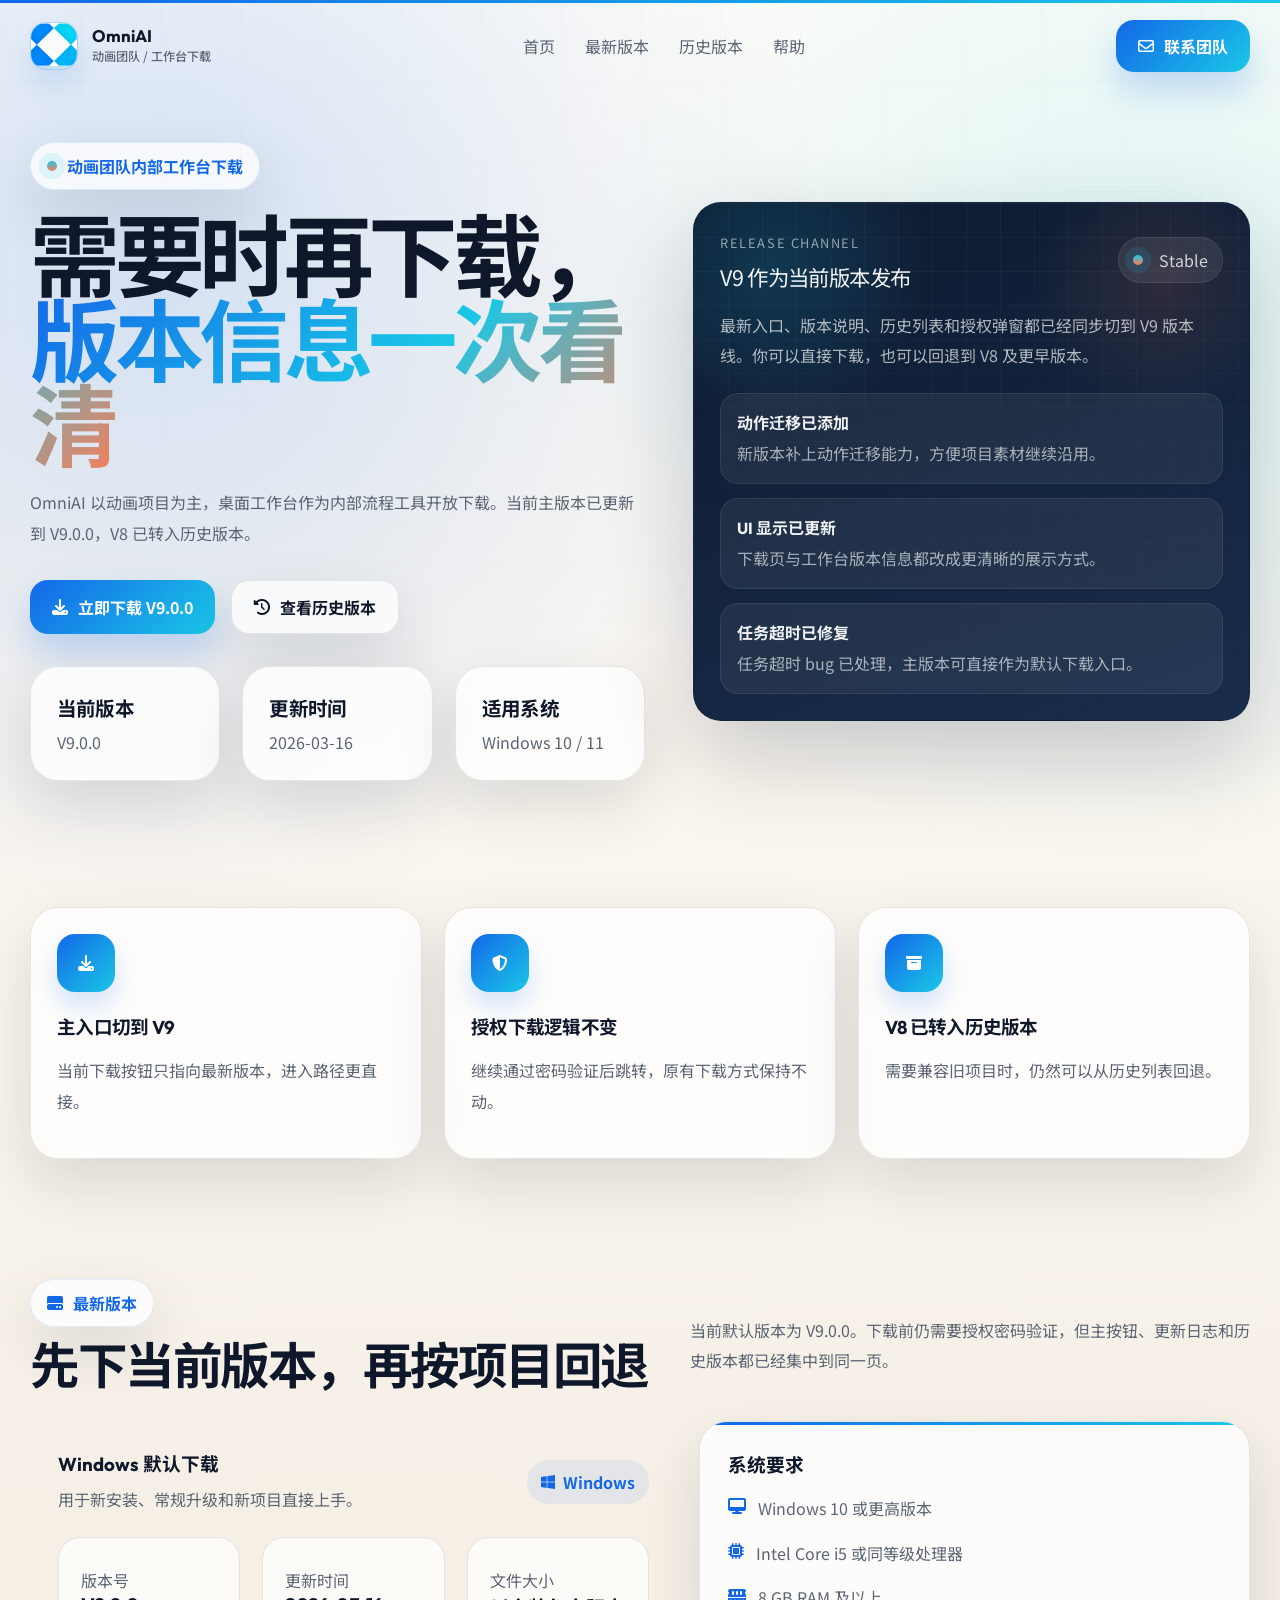
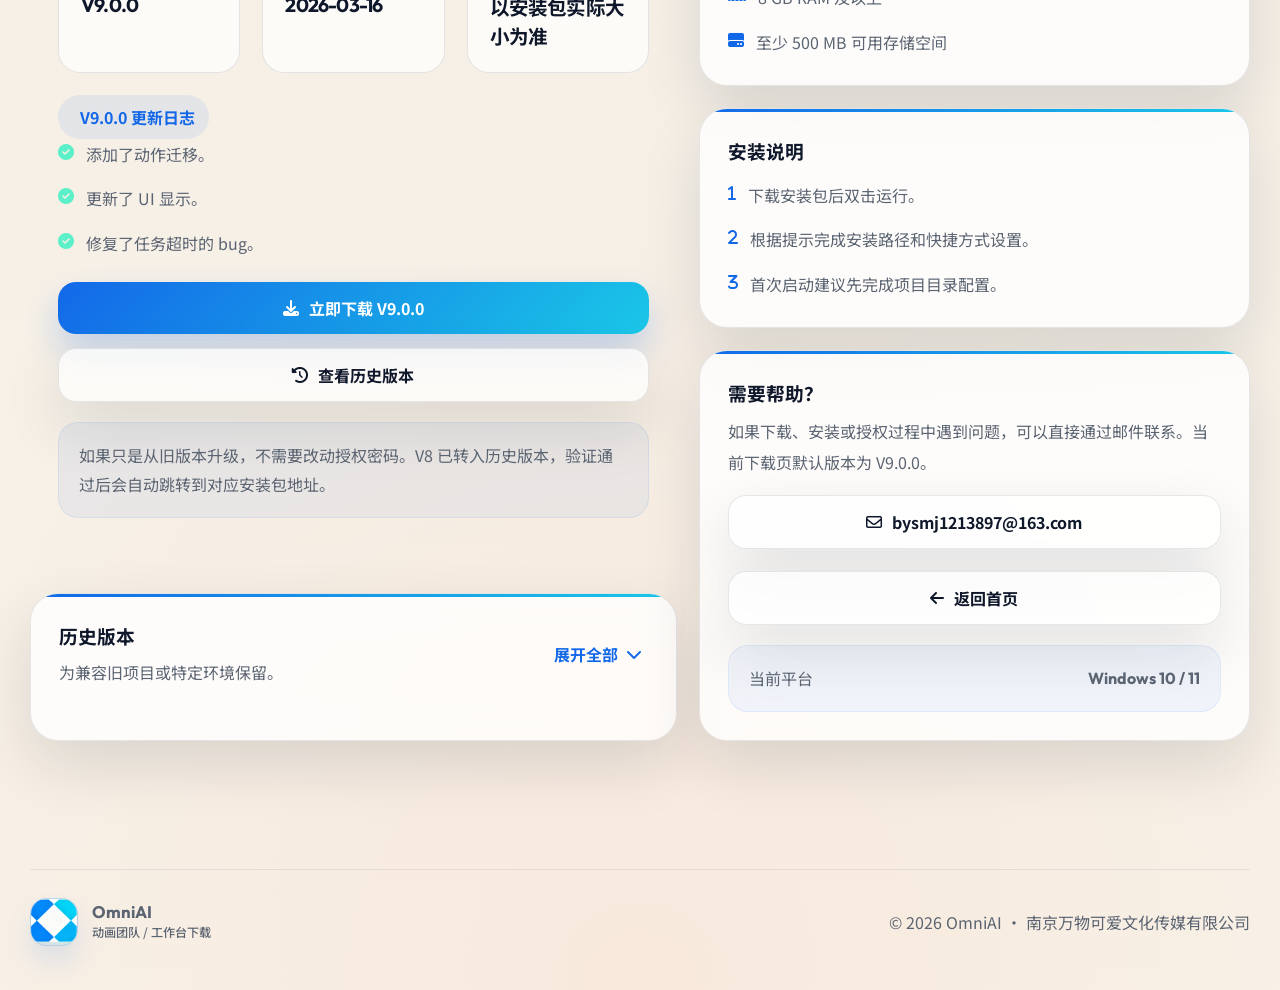
==== download.html @ 847420a0 "Refresh homepage and download experience" ====
<!DOCTYPE html>
<html lang="zh-CN">
<head>
    <meta charset="UTF-8">
    <meta name="viewport" content="width=device-width, initial-scale=1.0">
    <title>OmniAI | 内部工作台下载</title>
    <meta name="description" content="OmniAI 下载页，提供动画团队内部工作台的最新版本、历史版本、系统要求与授权下载入口。">
    <link rel="preconnect" href="https://fonts.googleapis.com">
    <link rel="preconnect" href="https://fonts.gstatic.com" crossorigin>
    <link href="https://fonts.googleapis.com/css2?family=Noto+Sans+SC:wght@400;500;700;800&family=Outfit:wght@500;600;700;800&display=swap" rel="stylesheet">
    <link rel="stylesheet" href="https://cdnjs.cloudflare.com/ajax/libs/font-awesome/6.4.0/css/all.min.css">
    <style>
        :root{--bg:#f5efe6;--paper:rgba(255,255,255,.8);--line:rgba(15,23,42,.1);--ink:#0f172a;--muted:#5b6472;--blue:#1368e8;--cyan:#1ac7e7;--orange:#ff7c56;--deep:#08162c;--ok:#5cf0c9;--warn:#ef4444;--shadow:0 24px 60px rgba(8,22,44,.12);--shadow-lg:0 36px 90px rgba(8,22,44,.2)}
        *{box-sizing:border-box}html{scroll-behavior:smooth}body{margin:0;color:var(--ink);font-family:"Noto Sans SC","Microsoft YaHei",sans-serif;background:radial-gradient(circle at 12% 10%,rgba(19,104,232,.18),transparent 26%),radial-gradient(circle at 88% 12%,rgba(26,199,231,.14),transparent 22%),radial-gradient(circle at 50% 100%,rgba(255,124,86,.08),transparent 30%),linear-gradient(180deg,#fffdf8 0%,var(--bg) 60%,#f8f2e8 100%);overflow-x:hidden}body.modal-open{overflow:hidden}
        body:before{content:"";position:fixed;inset:0;pointer-events:none;background-image:linear-gradient(rgba(15,23,42,.03) 1px,transparent 1px),linear-gradient(90deg,rgba(15,23,42,.03) 1px,transparent 1px);background-size:80px 80px;mask-image:linear-gradient(180deg,rgba(0,0,0,.45),transparent 82%)}a{text-decoration:none;color:inherit}img{display:block;max-width:100%}button,input{font:inherit}h1,h2,h3,strong,.num,.badge{font-family:"Outfit","Noto Sans SC",sans-serif}
        .wrap{width:min(1220px,calc(100% - 36px));margin:0 auto}.nav{position:fixed;inset:0 0 auto;z-index:50;transition:.25s ease}.nav.scrolled{background:rgba(255,250,244,.82);backdrop-filter:blur(18px);box-shadow:0 12px 36px rgba(8,22,44,.08);border-bottom:1px solid rgba(15,23,42,.06)}
        .nav-row,.mobile-box,.hero,.hero-meta,.proof,.layout,.stack,.tiles,.history-list,.support-links,.modal-actions,.footer-row{display:grid;gap:22px}.nav-row,.mobile-box{width:min(1220px,calc(100% - 36px));margin:0 auto}.nav-row{grid-template-columns:auto 1fr auto;align-items:center;padding:20px 0}
        .brand{display:inline-flex;align-items:center;gap:14px;font:700 1.05rem/1 "Outfit","Noto Sans SC",sans-serif}.brand-mark{width:48px;height:48px;border-radius:16px;overflow:hidden;background:linear-gradient(135deg,rgba(19,104,232,.15),rgba(26,199,231,.16));border:1px solid rgba(19,104,232,.14);box-shadow:0 16px 28px rgba(19,104,232,.12)}.brand small{display:block;margin-top:4px;color:var(--muted);font:500 .76rem/1.2 "Noto Sans SC",sans-serif}
        .links{display:flex;justify-content:center;gap:30px;color:var(--muted)}.links a,.mobile-links a{position:relative;transition:color .2s ease}.links a:after,.mobile-links a:after{content:"";position:absolute;left:0;bottom:-6px;width:100%;height:2px;border-radius:999px;background:linear-gradient(90deg,var(--blue),var(--cyan));transform:scaleX(0);transform-origin:left;transition:transform .2s ease}.links a:hover,.mobile-links a:hover{color:var(--blue)}.links a:hover:after,.mobile-links a:hover:after{transform:scaleX(1)}
        .btn,.ghost,.nav-btn,.link-btn{display:inline-flex;align-items:center;justify-content:center;gap:10px;min-height:52px;padding:14px 22px;border-radius:18px;font-weight:700;transition:transform .25s ease,box-shadow .25s ease,border-color .25s ease}.btn,.nav-btn{color:#fff;background:linear-gradient(135deg,var(--blue),var(--cyan));box-shadow:0 18px 34px rgba(19,104,232,.22);border:none}.ghost,.link-btn{background:rgba(255,255,255,.72);border:1px solid var(--line);box-shadow:var(--shadow)}.btn:hover,.ghost:hover,.nav-btn:hover,.link-btn:hover{transform:translateY(-3px)}
        .menu{display:none;width:48px;height:48px;border:1px solid var(--line);border-radius:16px;background:rgba(255,255,255,.74)}.mobile-box{display:none;padding-bottom:18px}.mobile-box.open{display:block}.mobile-links{display:grid;gap:18px;padding:20px;border-radius:26px;background:rgba(255,255,255,.92);border:1px solid var(--line);box-shadow:var(--shadow)}
        main{padding-top:118px}section{padding:24px 0 96px}.pill{display:inline-flex;align-items:center;gap:10px;width:max-content;padding:11px 16px;border-radius:999px;background:rgba(255,255,255,.76);border:1px solid rgba(19,104,232,.12);box-shadow:var(--shadow);color:var(--blue);font-weight:700}.dot,.pulse{width:10px;height:10px;border-radius:999px;background:linear-gradient(180deg,var(--cyan),var(--orange));box-shadow:0 0 0 8px rgba(26,199,231,.12);animation:pulse 2.6s ease-in-out infinite}
        .hero{grid-template-columns:minmax(0,1.05fr) minmax(320px,.95fr);align-items:center;gap:48px}h1{margin:24px 0 18px;font-size:clamp(3rem,7vw,5.6rem);line-height:.95;letter-spacing:-.06em}h2{margin:14px 0 0;font-size:clamp(2rem,4vw,3.1rem);line-height:1.02;letter-spacing:-.05em}.grad{background:linear-gradient(135deg,var(--blue),var(--cyan) 60%,var(--orange));-webkit-background-clip:text;background-clip:text;color:transparent}.copy,.section-copy,.card p,.release-card p,.item span,.modal-copy{color:var(--muted);line-height:1.9}
        .hero-actions{display:flex;flex-wrap:wrap;gap:16px;margin-top:32px}.hero-meta{grid-template-columns:repeat(3,minmax(0,1fr));margin-top:32px}.card,.release-card,.side-card,.history-card,.support-card,.modal-card{position:relative;overflow:hidden;padding:26px;border-radius:28px;background:var(--paper);border:1px solid var(--line);box-shadow:var(--shadow);backdrop-filter:blur(18px)}.metric strong,.tile strong{display:block;font-size:1.22rem;letter-spacing:-.04em}.metric span,.tile span{display:block;margin-top:8px;color:var(--muted)}
        .release-card{color:rgba(255,255,255,.94);background:radial-gradient(circle at 14% 12%,rgba(26,199,231,.16),transparent 24%),radial-gradient(circle at 84% 16%,rgba(255,124,86,.12),transparent 20%),linear-gradient(160deg,rgba(8,22,44,.98),rgba(15,35,66,.96));box-shadow:var(--shadow-lg)}.release-card:before{content:"";position:absolute;inset:0;background-image:linear-gradient(rgba(255,255,255,.04) 1px,transparent 1px),linear-gradient(90deg,rgba(255,255,255,.04) 1px,transparent 1px);background-size:34px 34px;mask-image:linear-gradient(180deg,rgba(0,0,0,.9),transparent 100%);animation:grid 18s linear infinite}.release-card>*{position:relative;z-index:1}.release-top,.release-state,.section-head,.history-top,.modal-head,.support-note{display:flex;align-items:center;justify-content:space-between;gap:16px}
        .release-kicker{font-size:.8rem;letter-spacing:.12em;text-transform:uppercase;color:rgba(255,255,255,.56)}.release-title{display:block;margin-top:8px;font-size:1.34rem;letter-spacing:-.03em}.release-state{width:max-content;padding:10px 14px;border-radius:999px;background:rgba(255,255,255,.08);border:1px solid rgba(255,255,255,.08);color:rgba(255,255,255,.78)}.release-list,.check-list,.spec-list,.install-list{display:grid;gap:14px}
        .release-item,.history-item{padding:16px;border-radius:18px}.release-item{background:rgba(255,255,255,.06);border:1px solid rgba(255,255,255,.08)}.release-item strong{display:block}.release-item span{display:block;margin-top:6px;color:rgba(255,255,255,.62);line-height:1.7}
        .proof{grid-template-columns:repeat(3,minmax(0,1fr));margin-top:6px}.card h3,.history-item strong{margin:20px 0 12px;font-size:1.16rem;letter-spacing:-.04em}.icon{width:58px;height:58px;display:grid;place-items:center;border-radius:18px;color:#fff;background:linear-gradient(135deg,var(--blue),var(--cyan));box-shadow:0 14px 26px rgba(19,104,232,.18)}
        .section-head{margin-bottom:30px;align-items:flex-end}.section-copy{max-width:560px}.layout{grid-template-columns:minmax(0,1.08fr) minmax(300px,.92fr)}.stack{gap:22px}.section-card,.side-card,.history-card,.support-card{padding:28px}.section-card:before,.side-card:before,.history-card:before,.support-card:before{content:"";position:absolute;inset:0 0 auto;height:3px;background:linear-gradient(90deg,var(--blue),var(--cyan))}
        .chip{display:inline-flex;align-items:center;gap:8px;width:max-content;padding:10px 14px;border-radius:999px;background:rgba(19,104,232,.08);color:var(--blue);font-weight:700}.tiles{grid-template-columns:repeat(3,minmax(0,1fr));margin:22px 0}.tile{padding:22px;border-radius:22px;background:rgba(255,255,255,.72);border:1px solid var(--line)}.check-list,.spec-list,.install-list{margin:0;padding:0;list-style:none}.check-list li,.spec-list li,.install-list li{display:flex;gap:12px;line-height:1.9;color:var(--muted)}.check-list i{color:var(--ok);margin-top:5px}.spec-list i,.install-list i{color:var(--blue);margin-top:5px}
        .actions{display:grid;gap:14px;margin-top:24px}.note,.support-note{margin-top:20px;padding:18px 20px;border-radius:20px;background:rgba(19,104,232,.06);border:1px solid rgba(19,104,232,.08);color:var(--muted);line-height:1.8}
        .accordion{display:grid;grid-template-rows:0fr;transition:grid-template-rows .35s ease}.accordion.open{grid-template-rows:1fr}.accordion-inner{overflow:hidden}.history-list{margin-top:22px}.history-item{display:grid;grid-template-columns:auto 1fr auto;align-items:center;gap:16px;background:rgba(255,255,255,.72);border:1px solid var(--line);transition:transform .25s ease,box-shadow .25s ease}.history-item:hover{transform:translateY(-4px);box-shadow:var(--shadow)}.badge{width:52px;height:52px;display:grid;place-items:center;border-radius:18px;background:rgba(19,104,232,.08);color:var(--blue);font-weight:800}.act,.toggle,.close{border:none;background:none;cursor:pointer}.act,.toggle{color:var(--blue);font-weight:700}.toggle{display:inline-flex;align-items:center;gap:8px}
        .support-links{margin-top:18px}.footer{padding:32px 0 44px}.footer-row{align-items:center;padding-top:28px;border-top:1px solid rgba(15,23,42,.08);grid-template-columns:auto auto;justify-content:space-between;color:var(--muted)}
        .modal{position:fixed;inset:0;z-index:100;display:none;place-items:center;padding:20px;background:rgba(8,22,44,.46);backdrop-filter:blur(10px)}.modal.open{display:grid}.modal-card{width:min(100%,460px);background:rgba(255,255,255,.96);transform:translateY(16px) scale(.98);opacity:0;transition:.24s}.modal.open .modal-card{transform:none;opacity:1}.modal-card.shake{animation:shake .35s linear}.modal-head{padding:22px 24px;color:#fff;background:linear-gradient(135deg,var(--blue),var(--cyan))}.modal-title{display:inline-flex;align-items:center;gap:12px;font-weight:700}.close{width:40px;height:40px;border-radius:14px;background:rgba(255,255,255,.16);color:#fff}.modal-body{padding:28px}.field{width:100%;padding:15px 16px;border-radius:18px;border:1px solid rgba(15,23,42,.1);background:#fbfdff;outline:none;transition:.2s}.field:focus{border-color:rgba(19,104,232,.4);box-shadow:0 0 0 4px rgba(19,104,232,.12)}.error{display:none;margin:12px 0 0;color:var(--warn);font-size:.92rem}.error.show{display:block}.modal-actions{grid-template-columns:repeat(2,minmax(0,1fr));margin-top:24px}
        [data-reveal]{opacity:0;transform:translateY(30px);transition:opacity .8s ease,transform .8s cubic-bezier(.22,1,.36,1);transition-delay:var(--d,0s)}[data-reveal].show{opacity:1;transform:none}
        @keyframes pulse{0%,100%{transform:scale(1);opacity:.9}50%{transform:scale(1.18);opacity:1}}@keyframes grid{0%{transform:translate3d(0,0,0)}100%{transform:translate3d(34px,34px,0)}}@keyframes shake{0%,100%{transform:translateX(0)}25%{transform:translateX(-8px)}50%{transform:translateX(8px)}75%{transform:translateX(-5px)}}
        @media (max-width:1100px){.hero,.proof,.layout{grid-template-columns:1fr}}@media (max-width:920px){.links,.nav-btn{display:none}.menu{display:inline-grid;place-items:center}main{padding-top:108px}}@media (max-width:720px){.wrap,.nav-row,.mobile-box{width:min(100% - 28px,1220px)}section{padding-bottom:80px}h1{font-size:clamp(2.8rem,16vw,4.2rem)}.hero-meta,.proof,.tiles,.modal-actions,.contact-actions{grid-template-columns:1fr}.history-item{grid-template-columns:1fr;justify-items:start}.section-head,.history-top,.support-note{flex-direction:column;align-items:flex-start}.hero-actions{flex-direction:column;align-items:stretch}.btn,.ghost,.link-btn{width:100%}.release-card,.section-card,.side-card,.history-card,.support-card,.modal-body{padding:24px}.footer-row{grid-template-columns:1fr;justify-content:start}}@media (prefers-reduced-motion:reduce){*,*:before,*:after{animation:none!important;transition-duration:0s!important;scroll-behavior:auto!important}[data-reveal]{opacity:1;transform:none}}
    </style>
</head>
<body>
    <nav class="nav" id="nav">
        <div class="nav-row">
            <a class="brand" href="index.html" aria-label="返回 OmniAI 首页">
                <span class="brand-mark"><img src="logo.png" alt="OmniAI Logo"></span>
                <span>OmniAI<small>动画团队 / 工作台下载</small></span>
            </a>
            <div class="links">
                <a href="index.html">首页</a>
                <a href="#latest">最新版本</a>
                <a href="#history">历史版本</a>
                <a href="#support">帮助</a>
            </div>
            <div style="display:flex;align-items:center;gap:14px">
                <a class="nav-btn" href="index.html#contact"><i class="fa-regular fa-envelope"></i><span>联系团队</span></a>
                <button class="menu" id="menuBtn" aria-label="打开菜单" aria-expanded="false"><i class="fa-solid fa-bars"></i></button>
            </div>
        </div>
        <div class="mobile-box" id="mobileBox">
            <div class="mobile-links">
                <a href="index.html">首页</a>
                <a href="#latest">最新版本</a>
                <a href="#history">历史版本</a>
                <a href="#support">帮助</a>
            </div>
        </div>
    </nav>
    <main>
        <section>
            <div class="wrap">
                <div class="hero">
                    <div data-reveal>
                        <div class="pill"><span class="dot"></span><span>动画团队内部工作台下载</span></div>
                        <h1>需要时再下载，<span class="grad">版本信息一次看清</span></h1>
                        <p class="copy">OmniAI 以动画项目为主，桌面工作台作为内部流程工具开放下载。当前主版本已更新到 V9.0.0，V8 已转入历史版本。</p>
                        <div class="hero-actions">
                            <button class="btn" type="button" onclick="showDownloadModal('v9')"><i class="fa-solid fa-download"></i><span>立即下载 V9.0.0</span></button>
                            <a class="ghost" href="#history"><i class="fa-solid fa-clock-rotate-left"></i><span>查看历史版本</span></a>
                        </div>
                        <div class="hero-meta">
                            <div class="card metric" data-reveal style="--d:.05s"><strong>当前版本</strong><span>V9.0.0</span></div>
                            <div class="card metric" data-reveal style="--d:.1s"><strong>更新时间</strong><span>2026-03-16</span></div>
                            <div class="card metric" data-reveal style="--d:.15s"><strong>适用系统</strong><span>Windows 10 / 11</span></div>
                        </div>
                    </div>
                    <aside class="release-card" data-reveal style="--d:.08s">
                        <div class="release-top">
                            <div>
                                <span class="release-kicker">Release Channel</span>
                                <span class="release-title">V9 作为当前版本发布</span>
                            </div>
                            <div class="release-state"><span class="pulse"></span><span>Stable</span></div>
                        </div>
                        <p style="margin:18px 0 22px;color:rgba(255,255,255,.68)">最新入口、版本说明、历史列表和授权弹窗都已经同步切到 V9 版本线。你可以直接下载，也可以回退到 V8 及更早版本。</p>
                        <div class="release-list">
                            <div class="release-item"><strong>动作迁移已添加</strong><span>新版本补上动作迁移能力，方便项目素材继续沿用。</span></div>
                            <div class="release-item"><strong>UI 显示已更新</strong><span>下载页与工作台版本信息都改成更清晰的展示方式。</span></div>
                            <div class="release-item"><strong>任务超时已修复</strong><span>任务超时 bug 已处理，主版本可直接作为默认下载入口。</span></div>
                        </div>
                    </aside>
                </div>
            </div>
        </section>

        <section>
            <div class="wrap">
                <div class="proof">
                    <article class="card" data-reveal><div class="icon"><i class="fa-solid fa-download"></i></div><h3>主入口切到 V9</h3><p>当前下载按钮只指向最新版本，进入路径更直接。</p></article>
                    <article class="card" data-reveal style="--d:.08s"><div class="icon"><i class="fa-solid fa-shield-halved"></i></div><h3>授权下载逻辑不变</h3><p>继续通过密码验证后跳转，原有下载方式保持不动。</p></article>
                    <article class="card" data-reveal style="--d:.16s"><div class="icon"><i class="fa-solid fa-box-archive"></i></div><h3>V8 已转入历史版本</h3><p>需要兼容旧项目时，仍然可以从历史列表回退。</p></article>
                </div>
            </div>
        </section>

        <section id="latest">
            <div class="wrap">
                <div class="section-head" data-reveal>
                    <div>
                        <div class="pill"><i class="fa-solid fa-hard-drive"></i><span>最新版本</span></div>
                        <h2>先下当前版本，再按项目回退</h2>
                    </div>
                    <p class="section-copy">当前默认版本为 V9.0.0。下载前仍需要授权密码验证，但主按钮、更新日志和历史版本都已经集中到同一页。</p>
                </div>
                <div class="layout">
                    <div class="stack">
                        <article class="section-card" data-reveal>
                            <div class="history-top">
                                <div>
                                    <h3 style="margin:0">Windows 默认下载</h3>
                                    <p class="copy" style="margin:8px 0 0">用于新安装、常规升级和新项目直接上手。</p>
                                </div>
                                <span class="chip"><i class="fa-brands fa-windows"></i><span>Windows</span></span>
                            </div>
                            <div class="tiles">
                                <div class="tile"><span>版本号</span><strong>V9.0.0</strong></div>
                                <div class="tile"><span>更新时间</span><strong>2026-03-16</strong></div>
                                <div class="tile"><span>文件大小</span><strong>以安装包实际大小为准</strong></div>
                            </div>
                            <div class="chip"><i class="fa-solid fa-sparkles"></i><span>V9.0.0 更新日志</span></div>
                            <ul class="check-list">
                                <li><i class="fa-solid fa-circle-check"></i><span>添加了动作迁移。</span></li>
                                <li><i class="fa-solid fa-circle-check"></i><span>更新了 UI 显示。</span></li>
                                <li><i class="fa-solid fa-circle-check"></i><span>修复了任务超时的 bug。</span></li>
                            </ul>
                            <div class="actions">
                                <button class="btn" type="button" onclick="showDownloadModal('v9')"><i class="fa-solid fa-download"></i><span>立即下载 V9.0.0</span></button>
                                <a class="ghost" href="#history"><i class="fa-solid fa-clock-rotate-left"></i><span>查看历史版本</span></a>
                            </div>
                            <div class="note">如果只是从旧版本升级，不需要改动授权密码。V8 已转入历史版本，验证通过后会自动跳转到对应安装包地址。</div>
                        </article>

                        <article class="history-card" id="history" data-reveal style="--d:.08s">
                            <div class="history-top">
                                <div>
                                    <h3 style="margin:0">历史版本</h3>
                                    <p class="copy" style="margin:8px 0 0">为兼容旧项目或特定环境保留。</p>
                                </div>
                                <button class="toggle" id="toggleBtn" aria-expanded="false"><span id="toggleText">展开全部</span><i class="fa-solid fa-chevron-down" id="toggleIcon"></i></button>
                            </div>
                            <div class="accordion" id="accordion">
                                <div class="accordion-inner">
                                    <div class="history-list">
                                        <div class="history-item"><div class="badge">8.0</div><div><strong>V8.0.0</strong><span>2026-03-13</span></div><button class="act" type="button" onclick="showDownloadModal('v8')">下载</button></div>
                                        <div class="history-item"><div class="badge">7.0</div><div><strong>V7.0.0</strong><span>2026-03-11</span></div><button class="act" type="button" onclick="showDownloadModal('v7')">下载</button></div>
                                        <div class="history-item"><div class="badge">6.0</div><div><strong>V6.0.0</strong><span>2026-03-10</span></div><button class="act" type="button" onclick="showDownloadModal('v6')">下载</button></div>
                                        <div class="history-item"><div class="badge">5.0</div><div><strong>V5.0.0</strong><span>2026-03-10</span></div><button class="act" type="button" onclick="showDownloadModal('v5')">下载</button></div>
                                        <div class="history-item"><div class="badge">4.0</div><div><strong>V4.0.0</strong><span>2026-03-07</span></div><button class="act" type="button" onclick="showDownloadModal('v4')">下载</button></div>
                                    </div>
                                </div>
                            </div>
                        </article>
                    </div>

                    <div class="stack">
                        <article class="side-card" data-reveal style="--d:.08s">
                            <h3 style="margin:0 0 16px">系统要求</h3>
                            <ul class="spec-list">
                                <li><i class="fa-solid fa-desktop"></i><span>Windows 10 或更高版本</span></li>
                                <li><i class="fa-solid fa-microchip"></i><span>Intel Core i5 或同等级处理器</span></li>
                                <li><i class="fa-solid fa-memory"></i><span>8 GB RAM 及以上</span></li>
                                <li><i class="fa-solid fa-hard-drive"></i><span>至少 500 MB 可用存储空间</span></li>
                            </ul>
                        </article>

                        <article class="side-card" data-reveal style="--d:.14s">
                            <h3 style="margin:0 0 16px">安装说明</h3>
                            <ul class="install-list">
                                <li><i class="fa-solid fa-1"></i><span>下载安装包后双击运行。</span></li>
                                <li><i class="fa-solid fa-2"></i><span>根据提示完成安装路径和快捷方式设置。</span></li>
                                <li><i class="fa-solid fa-3"></i><span>首次启动建议先完成项目目录配置。</span></li>
                            </ul>
                        </article>

                        <article class="support-card" id="support" data-reveal style="--d:.2s">
                            <h3 style="margin:0">需要帮助？</h3>
                            <p class="copy" style="margin:10px 0 0">如果下载、安装或授权过程中遇到问题，可以直接通过邮件联系。当前下载页默认版本为 V9.0.0。</p>
                            <div class="support-links">
                                <a class="link-btn" href="mailto:bysmj1213897@163.com"><i class="fa-regular fa-envelope"></i><span>bysmj1213897@163.com</span></a>
                                <a class="link-btn" href="index.html"><i class="fa-solid fa-arrow-left"></i><span>返回首页</span></a>
                            </div>
                            <div class="support-note"><span>当前平台</span><strong>Windows 10 / 11</strong></div>
                        </article>
                    </div>
                </div>
            </div>
        </section>
    </main>

    <footer class="footer">
        <div class="wrap">
            <div class="footer-row">
                <div class="brand">
                    <span class="brand-mark"><img src="logo.png" alt="OmniAI Logo"></span>
                    <span>OmniAI<small>动画团队 / 工作台下载</small></span>
                </div>
                <div>© 2026 OmniAI · 南京万物可爱文化传媒有限公司</div>
            </div>
        </div>
    </footer>

    <div class="modal" id="modal" aria-hidden="true">
        <div class="modal-card" id="modalCard">
            <div class="modal-head">
                <div class="modal-title"><i class="fa-solid fa-shield-halved"></i><span>下载验证</span></div>
                <button class="close" type="button" onclick="closeDownloadModal()" aria-label="关闭弹窗"><i class="fa-solid fa-xmark"></i></button>
            </div>
            <div class="modal-body">
                <p class="modal-copy" style="margin:0 0 18px">请输入下载授权密码，验证成功后将自动跳转到对应版本的安装包地址。</p>
                <input class="field" id="password" type="password" placeholder="输入下载密码" autocomplete="off">
                <p class="error" id="error"><i class="fa-solid fa-circle-exclamation"></i><span> 密码错误，请重新输入。</span></p>
                <div class="modal-actions">
                    <button class="ghost" type="button" onclick="closeDownloadModal()">取消</button>
                    <button class="btn" type="button" onclick="verifyPassword()">确认下载</button>
                </div>
            </div>
        </div>
    </div>

    <script>
        const urls = {
            v9: "aHR0cHM6Ly9zdHJpbmd0ZXN0Lm9zcy1jbi1oYW5nemhvdS5hbGl5dW5jcy5jb20vJUU0JUI4JTg3JUU3JTg5JUE5JUU1JThGJUFGJUU3JTg4JUIxJTIwU2V0dXAlMjBWOS4wLjAuZXhl",
            v8: "aHR0cHM6Ly9zdHJpbmd0ZXN0Lm9zcy1jbi1oYW5nemhvdS5hbGl5dW5jcy5jb20vJUU0JUI4JTg3JUU3JTg5JUE5JUU1JThGJUFGJUU3JTg4JUIxJTIwU2V0dXAlMjBWOC4wLjAuZXhl",
            v7: "aHR0cHM6Ly9zdHJpbmd0ZXN0Lm9zcy1jbi1oYW5nemhvdS5hbGl5dW5jcy5jb20vJUU0JUI4JTg3JUU3JTg5JUE5JUU1JThGJUFGJUU3JTg4JUIxJTIwU2V0dXAlMjBWNy4wLjAuZXhl",
            v6: "aHR0cHM6Ly9zdHJpbmd0ZXN0Lm9zcy1jbi1oYW5nemhvdS5hbGl5dW5jcy5jb20vJUU0JUI4JTg3JUU3JTg5JUE5JUU1JThGJUFGJUU3JTg4JUIxJTIwU2V0dXAlMjBWNi4wLjAuZXhl",
            v5: "aHR0cHM6Ly9zdHJpbmd0ZXN0Lm9zcy1jbi1oYW5nemhvdS5hbGl5dW5jcy5jb20vJUU0JUI4JTg3JUU3JTg5JUE5JUU1JThGJUFGJUU3JTg4JUIxJTIwU2V0dXAlMjBWNS4wLjAuZXhl",
            v4: "aHR0cHM6Ly9zdHJpbmd0ZXN0Lm9zcy1jbi1oYW5nemhvdS5hbGl5dW5jcy5jb20vJUU0JUI4JTg3JUU3JTg5JUE5JUU1JThGJUFGJUU3JTg4JUIxJTIwU2V0dXAlMjBWNC4wLjAuZXhl"
        };
        const pw = [111,109,110,105,97,105,50,48,50,54];
        let lastAction = 0;
        let currentVersion = "";

        const nav = document.getElementById("nav");
        const menuBtn = document.getElementById("menuBtn");
        const mobileBox = document.getElementById("mobileBox");
        const modal = document.getElementById("modal");
        const modalCard = document.getElementById("modalCard");
        const password = document.getElementById("password");
        const error = document.getElementById("error");
        const toggleBtn = document.getElementById("toggleBtn");
        const accordion = document.getElementById("accordion");
        const toggleText = document.getElementById("toggleText");
        const toggleIcon = document.getElementById("toggleIcon");

        const decode = (s) => { try { return atob(s); } catch { return ""; } };
        const decodePw = () => String.fromCharCode.apply(null, pw);
        const rateLimit = () => {
            const now = Date.now();
            if (now - lastAction < 2000) return false;
            lastAction = now;
            return true;
        };
        const syncNav = () => nav.classList.toggle("scrolled", window.scrollY > 12);
        const closeMenu = () => {
            mobileBox.classList.remove("open");
            menuBtn.setAttribute("aria-expanded", "false");
        };

        function showDownloadModal(version) {
            if (!rateLimit()) return;
            currentVersion = version;
            modal.classList.add("open");
            modal.setAttribute("aria-hidden", "false");
            document.body.classList.add("modal-open");
            password.value = "";
            error.classList.remove("show");
            modalCard.classList.remove("shake");
            setTimeout(() => password.focus(), 120);
        }

        function closeDownloadModal() {
            modal.classList.remove("open");
            modal.setAttribute("aria-hidden", "true");
            document.body.classList.remove("modal-open");
            currentVersion = "";
        }

        function verifyPassword() {
            if (password.value === decodePw()) {
                const url = decode(urls[currentVersion]);
                closeDownloadModal();
                if (url) window.location.href = url;
                return;
            }
            error.classList.add("show");
            modalCard.classList.remove("shake");
            void modalCard.offsetWidth;
            modalCard.classList.add("shake");
            password.value = "";
            password.focus();
        }

        menuBtn.addEventListener("click", () => {
            const open = menuBtn.getAttribute("aria-expanded") === "true";
            menuBtn.setAttribute("aria-expanded", String(!open));
            mobileBox.classList.toggle("open");
        });
        document.querySelectorAll(".mobile-links a, .links a").forEach((link) => link.addEventListener("click", closeMenu));
        password.addEventListener("keydown", (event) => { if (event.key === "Enter") verifyPassword(); });
        modal.addEventListener("click", (event) => { if (event.target === modal) closeDownloadModal(); });
        document.addEventListener("keydown", (event) => { if (event.key === "Escape" && modal.classList.contains("open")) closeDownloadModal(); });
        toggleBtn.addEventListener("click", () => {
            const open = toggleBtn.getAttribute("aria-expanded") === "true";
            toggleBtn.setAttribute("aria-expanded", String(!open));
            accordion.classList.toggle("open");
            toggleText.textContent = open ? "展开全部" : "收起";
            toggleIcon.style.transform = open ? "rotate(0deg)" : "rotate(180deg)";
        });
        window.addEventListener("scroll", syncNav, { passive: true });
        syncNav();
        const io = new IntersectionObserver((entries) => entries.forEach((entry) => {
            if (entry.isIntersecting) {
                entry.target.classList.add("show");
                io.unobserve(entry.target);
            }
        }), { threshold: 0.14, rootMargin: "0px 0px -40px 0px" });
        document.querySelectorAll("[data-reveal]").forEach((node) => io.observe(node));
    </script>
</body>
</html>
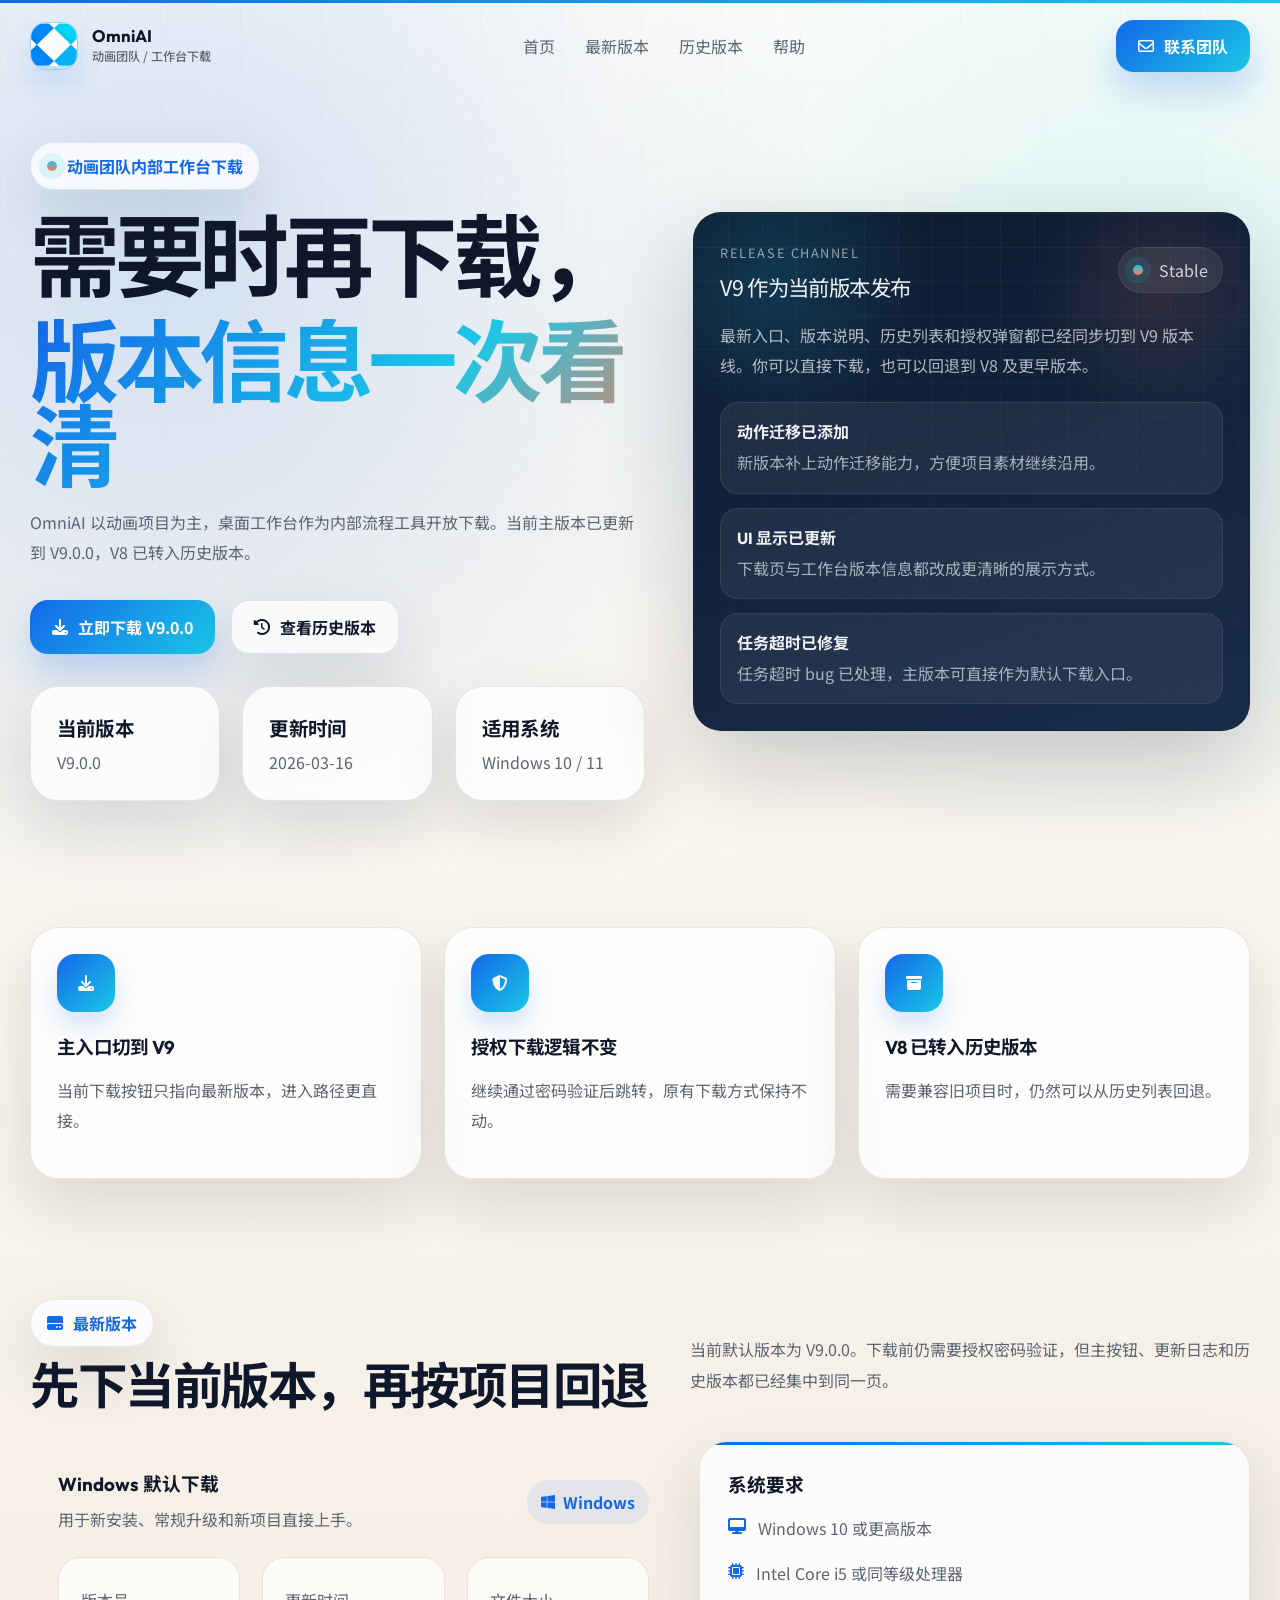
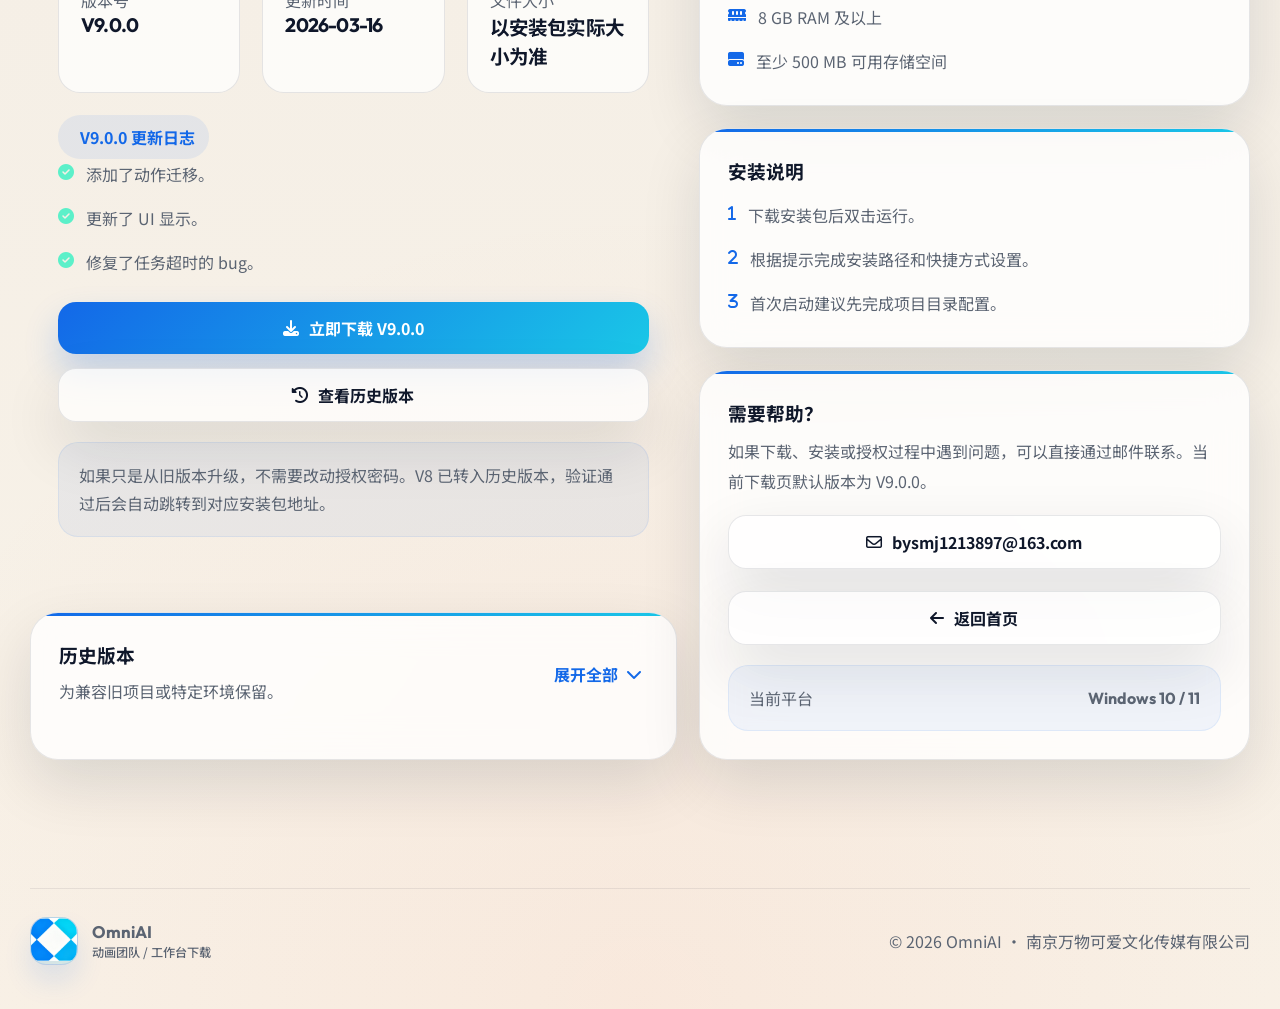
==== commit 4fb51864: "Add typing animation to download page" ====
--- a/download.html
+++ b/download.html
@@ -20,7 +20,7 @@
         .btn,.ghost,.nav-btn,.link-btn{display:inline-flex;align-items:center;justify-content:center;gap:10px;min-height:52px;padding:14px 22px;border-radius:18px;font-weight:700;transition:transform .25s ease,box-shadow .25s ease,border-color .25s ease}.btn,.nav-btn{color:#fff;background:linear-gradient(135deg,var(--blue),var(--cyan));box-shadow:0 18px 34px rgba(19,104,232,.22);border:none}.ghost,.link-btn{background:rgba(255,255,255,.72);border:1px solid var(--line);box-shadow:var(--shadow)}.btn:hover,.ghost:hover,.nav-btn:hover,.link-btn:hover{transform:translateY(-3px)}
         .menu{display:none;width:48px;height:48px;border:1px solid var(--line);border-radius:16px;background:rgba(255,255,255,.74)}.mobile-box{display:none;padding-bottom:18px}.mobile-box.open{display:block}.mobile-links{display:grid;gap:18px;padding:20px;border-radius:26px;background:rgba(255,255,255,.92);border:1px solid var(--line);box-shadow:var(--shadow)}
         main{padding-top:118px}section{padding:24px 0 96px}.pill{display:inline-flex;align-items:center;gap:10px;width:max-content;padding:11px 16px;border-radius:999px;background:rgba(255,255,255,.76);border:1px solid rgba(19,104,232,.12);box-shadow:var(--shadow);color:var(--blue);font-weight:700}.dot,.pulse{width:10px;height:10px;border-radius:999px;background:linear-gradient(180deg,var(--cyan),var(--orange));box-shadow:0 0 0 8px rgba(26,199,231,.12);animation:pulse 2.6s ease-in-out infinite}
-        .hero{grid-template-columns:minmax(0,1.05fr) minmax(320px,.95fr);align-items:center;gap:48px}h1{margin:24px 0 18px;font-size:clamp(3rem,7vw,5.6rem);line-height:.95;letter-spacing:-.06em}h2{margin:14px 0 0;font-size:clamp(2rem,4vw,3.1rem);line-height:1.02;letter-spacing:-.05em}.grad{background:linear-gradient(135deg,var(--blue),var(--cyan) 60%,var(--orange));-webkit-background-clip:text;background-clip:text;color:transparent}.copy,.section-copy,.card p,.release-card p,.item span,.modal-copy{color:var(--muted);line-height:1.9}
+        .hero{grid-template-columns:minmax(0,1.05fr) minmax(320px,.95fr);align-items:center;gap:48px}h1{margin:24px 0 18px;font-size:clamp(3rem,7vw,5.6rem);line-height:.95;letter-spacing:-.06em}h2{margin:14px 0 0;font-size:clamp(2rem,4vw,3.1rem);line-height:1.02;letter-spacing:-.05em}.grad{background:linear-gradient(135deg,var(--blue),var(--cyan) 60%,var(--orange));-webkit-background-clip:text;background-clip:text;color:transparent}.hero-title{max-width:100%}.hero-title .type-line{display:block;width:max-content;max-width:100%;min-height:1.08em;position:relative;overflow-wrap:anywhere}.hero-title .type-line:last-child{margin-top:8px}.type-line.typing:after,.type-line.done:after{content:"";position:absolute;top:.1em;right:-.14em;width:2px;height:.88em;background:var(--ink);animation:caret .9s steps(1,end) infinite}.type-line.done:after{opacity:0;animation:none}.copy,.section-copy,.card p,.release-card p,.item span,.modal-copy{color:var(--muted);line-height:1.9}
         .hero-actions{display:flex;flex-wrap:wrap;gap:16px;margin-top:32px}.hero-meta{grid-template-columns:repeat(3,minmax(0,1fr));margin-top:32px}.card,.release-card,.side-card,.history-card,.support-card,.modal-card{position:relative;overflow:hidden;padding:26px;border-radius:28px;background:var(--paper);border:1px solid var(--line);box-shadow:var(--shadow);backdrop-filter:blur(18px)}.metric strong,.tile strong{display:block;font-size:1.22rem;letter-spacing:-.04em}.metric span,.tile span{display:block;margin-top:8px;color:var(--muted)}
         .release-card{color:rgba(255,255,255,.94);background:radial-gradient(circle at 14% 12%,rgba(26,199,231,.16),transparent 24%),radial-gradient(circle at 84% 16%,rgba(255,124,86,.12),transparent 20%),linear-gradient(160deg,rgba(8,22,44,.98),rgba(15,35,66,.96));box-shadow:var(--shadow-lg)}.release-card:before{content:"";position:absolute;inset:0;background-image:linear-gradient(rgba(255,255,255,.04) 1px,transparent 1px),linear-gradient(90deg,rgba(255,255,255,.04) 1px,transparent 1px);background-size:34px 34px;mask-image:linear-gradient(180deg,rgba(0,0,0,.9),transparent 100%);animation:grid 18s linear infinite}.release-card>*{position:relative;z-index:1}.release-top,.release-state,.section-head,.history-top,.modal-head,.support-note{display:flex;align-items:center;justify-content:space-between;gap:16px}
         .release-kicker{font-size:.8rem;letter-spacing:.12em;text-transform:uppercase;color:rgba(255,255,255,.56)}.release-title{display:block;margin-top:8px;font-size:1.34rem;letter-spacing:-.03em}.release-state{width:max-content;padding:10px 14px;border-radius:999px;background:rgba(255,255,255,.08);border:1px solid rgba(255,255,255,.08);color:rgba(255,255,255,.78)}.release-list,.check-list,.spec-list,.install-list{display:grid;gap:14px}
@@ -33,8 +33,8 @@
         .support-links{margin-top:18px}.footer{padding:32px 0 44px}.footer-row{align-items:center;padding-top:28px;border-top:1px solid rgba(15,23,42,.08);grid-template-columns:auto auto;justify-content:space-between;color:var(--muted)}
         .modal{position:fixed;inset:0;z-index:100;display:none;place-items:center;padding:20px;background:rgba(8,22,44,.46);backdrop-filter:blur(10px)}.modal.open{display:grid}.modal-card{width:min(100%,460px);background:rgba(255,255,255,.96);transform:translateY(16px) scale(.98);opacity:0;transition:.24s}.modal.open .modal-card{transform:none;opacity:1}.modal-card.shake{animation:shake .35s linear}.modal-head{padding:22px 24px;color:#fff;background:linear-gradient(135deg,var(--blue),var(--cyan))}.modal-title{display:inline-flex;align-items:center;gap:12px;font-weight:700}.close{width:40px;height:40px;border-radius:14px;background:rgba(255,255,255,.16);color:#fff}.modal-body{padding:28px}.field{width:100%;padding:15px 16px;border-radius:18px;border:1px solid rgba(15,23,42,.1);background:#fbfdff;outline:none;transition:.2s}.field:focus{border-color:rgba(19,104,232,.4);box-shadow:0 0 0 4px rgba(19,104,232,.12)}.error{display:none;margin:12px 0 0;color:var(--warn);font-size:.92rem}.error.show{display:block}.modal-actions{grid-template-columns:repeat(2,minmax(0,1fr));margin-top:24px}
         [data-reveal]{opacity:0;transform:translateY(30px);transition:opacity .8s ease,transform .8s cubic-bezier(.22,1,.36,1);transition-delay:var(--d,0s)}[data-reveal].show{opacity:1;transform:none}
-        @keyframes pulse{0%,100%{transform:scale(1);opacity:.9}50%{transform:scale(1.18);opacity:1}}@keyframes grid{0%{transform:translate3d(0,0,0)}100%{transform:translate3d(34px,34px,0)}}@keyframes shake{0%,100%{transform:translateX(0)}25%{transform:translateX(-8px)}50%{transform:translateX(8px)}75%{transform:translateX(-5px)}}
-        @media (max-width:1100px){.hero,.proof,.layout{grid-template-columns:1fr}}@media (max-width:920px){.links,.nav-btn{display:none}.menu{display:inline-grid;place-items:center}main{padding-top:108px}}@media (max-width:720px){.wrap,.nav-row,.mobile-box{width:min(100% - 28px,1220px)}section{padding-bottom:80px}h1{font-size:clamp(2.8rem,16vw,4.2rem)}.hero-meta,.proof,.tiles,.modal-actions,.contact-actions{grid-template-columns:1fr}.history-item{grid-template-columns:1fr;justify-items:start}.section-head,.history-top,.support-note{flex-direction:column;align-items:flex-start}.hero-actions{flex-direction:column;align-items:stretch}.btn,.ghost,.link-btn{width:100%}.release-card,.section-card,.side-card,.history-card,.support-card,.modal-body{padding:24px}.footer-row{grid-template-columns:1fr;justify-content:start}}@media (prefers-reduced-motion:reduce){*,*:before,*:after{animation:none!important;transition-duration:0s!important;scroll-behavior:auto!important}[data-reveal]{opacity:1;transform:none}}
+        @keyframes pulse{0%,100%{transform:scale(1);opacity:.9}50%{transform:scale(1.18);opacity:1}}@keyframes grid{0%{transform:translate3d(0,0,0)}100%{transform:translate3d(34px,34px,0)}}@keyframes shake{0%,100%{transform:translateX(0)}25%{transform:translateX(-8px)}50%{transform:translateX(8px)}75%{transform:translateX(-5px)}}@keyframes caret{0%,50%{opacity:1}50.01%,100%{opacity:0}}
+        @media (max-width:1100px){.hero,.proof,.layout{grid-template-columns:1fr}}@media (max-width:920px){.links,.nav-btn{display:none}.menu{display:inline-grid;place-items:center}main{padding-top:108px}}@media (max-width:720px){.wrap,.nav-row,.mobile-box{width:min(100% - 28px,1220px)}section{padding-bottom:80px}h1{font-size:clamp(2.8rem,16vw,4.2rem)}.type-line.typing:after,.type-line.done:after{display:none}.hero-meta,.proof,.tiles,.modal-actions,.contact-actions{grid-template-columns:1fr}.history-item{grid-template-columns:1fr;justify-items:start}.section-head,.history-top,.support-note{flex-direction:column;align-items:flex-start}.hero-actions{flex-direction:column;align-items:stretch}.btn,.ghost,.link-btn{width:100%}.release-card,.section-card,.side-card,.history-card,.support-card,.modal-body{padding:24px}.footer-row{grid-template-columns:1fr;justify-content:start}}@media (prefers-reduced-motion:reduce){*,*:before,*:after{animation:none!important;transition-duration:0s!important;scroll-behavior:auto!important}[data-reveal]{opacity:1;transform:none}}
     </style>
 </head>
 <body>
@@ -70,7 +70,10 @@
                 <div class="hero">
                     <div data-reveal>
                         <div class="pill"><span class="dot"></span><span>动画团队内部工作台下载</span></div>
-                        <h1>需要时再下载，<span class="grad">版本信息一次看清</span></h1>
+                        <h1 class="hero-title" aria-label="需要时再下载，版本信息一次看清" data-reveal style="--d:.04s">
+                            <span class="type-line type-target" data-text="需要时再下载，"></span>
+                            <span class="type-line grad type-target" data-text="版本信息一次看清"></span>
+                        </h1>
                         <p class="copy">OmniAI 以动画项目为主，桌面工作台作为内部流程工具开放下载。当前主版本已更新到 V9.0.0，V8 已转入历史版本。</p>
                         <div class="hero-actions">
                             <button class="btn" type="button" onclick="showDownloadModal('v9')"><i class="fa-solid fa-download"></i><span>立即下载 V9.0.0</span></button>
@@ -259,6 +262,7 @@
         const accordion = document.getElementById("accordion");
         const toggleText = document.getElementById("toggleText");
         const toggleIcon = document.getElementById("toggleIcon");
+        const reduceMotion = window.matchMedia("(prefers-reduced-motion: reduce)").matches;
 
         const decode = (s) => { try { return atob(s); } catch { return ""; } };
         const decodePw = () => String.fromCharCode.apply(null, pw);
@@ -333,6 +337,35 @@
             }
         }), { threshold: 0.14, rootMargin: "0px 0px -40px 0px" });
         document.querySelectorAll("[data-reveal]").forEach((node) => io.observe(node));
+
+        const typeTargets = Array.from(document.querySelectorAll(".type-target"));
+        if (reduceMotion) {
+            typeTargets.forEach((node) => {
+                node.textContent = node.dataset.text || "";
+                node.classList.add("done");
+            });
+        } else {
+            let startDelay = 260;
+            typeTargets.forEach((node, index) => {
+                const text = node.dataset.text || "";
+                const speed = index === 0 ? 95 : 82;
+                node.textContent = "";
+                setTimeout(() => {
+                    node.classList.add("typing");
+                    let cursor = 0;
+                    const timer = window.setInterval(() => {
+                        cursor += 1;
+                        node.textContent = text.slice(0, cursor);
+                        if (cursor >= text.length) {
+                            clearInterval(timer);
+                            node.classList.remove("typing");
+                            node.classList.add("done");
+                        }
+                    }, speed);
+                }, startDelay);
+                startDelay += text.length * speed + 260;
+            });
+        }
     </script>
 </body>
 </html>
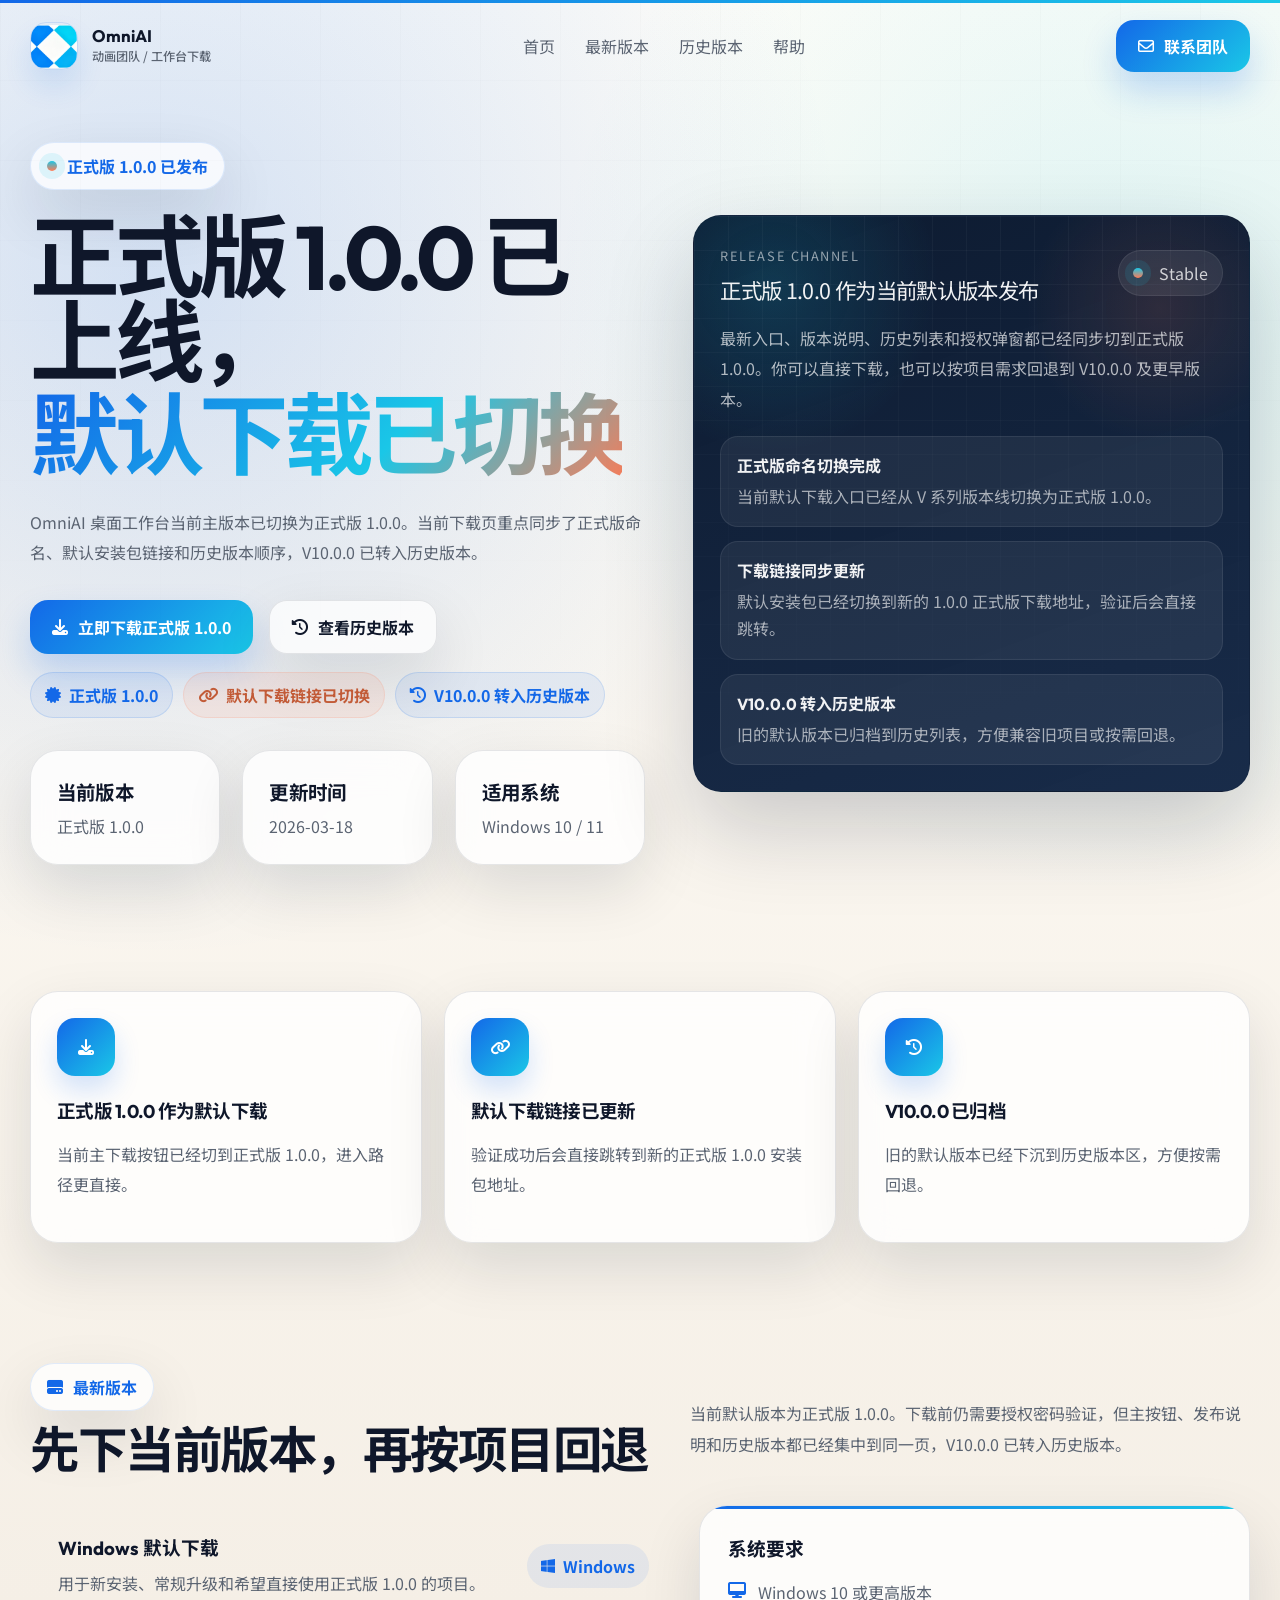
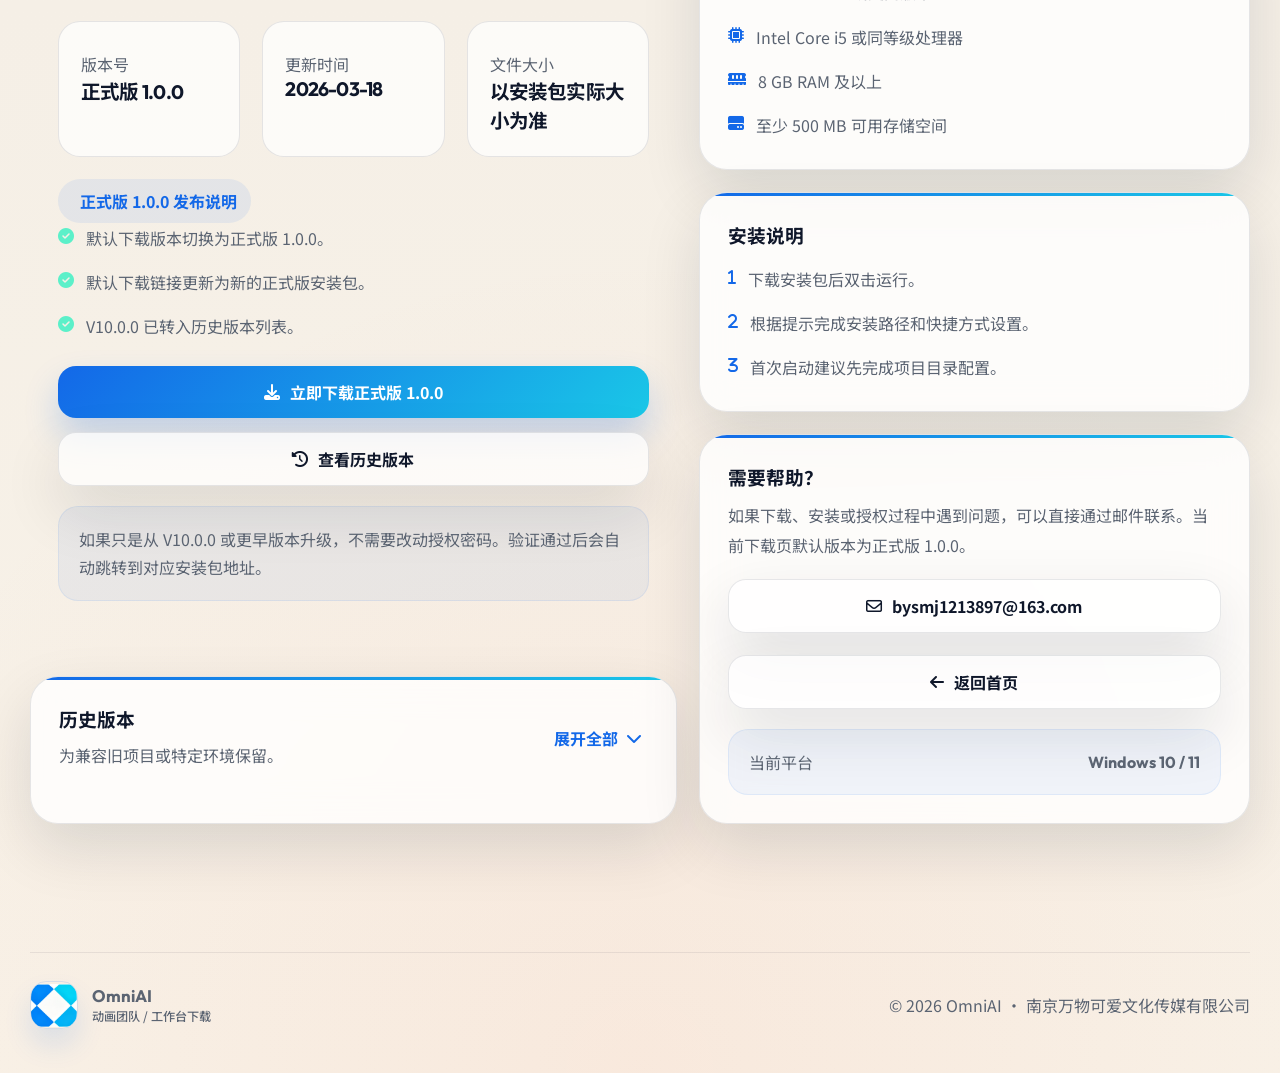
==== commit b6a35b39: "Release official 1.0.0 download update" ====
--- a/download.html
+++ b/download.html
@@ -3,8 +3,10 @@
 <head>
     <meta charset="UTF-8">
     <meta name="viewport" content="width=device-width, initial-scale=1.0">
-    <title>OmniAI | 内部工作台下载</title>
-    <meta name="description" content="OmniAI 下载页，提供动画团队内部工作台的最新版本、历史版本、系统要求与授权下载入口。">
+    <title>OmniAI | 正式版 1.0.0 工作台下载</title>
+    <meta name="description" content="OmniAI 下载页，提供正式版 1.0.0 最新安装包、历史版本、系统要求与授权下载入口。">
+    <link rel="icon" href="logo.ico" sizes="any">
+    <link rel="icon" type="image/svg+xml" href="logo.svg">
     <link rel="preconnect" href="https://fonts.googleapis.com">
     <link rel="preconnect" href="https://fonts.gstatic.com" crossorigin>
     <link href="https://fonts.googleapis.com/css2?family=Noto+Sans+SC:wght@400;500;700;800&family=Outfit:wght@500;600;700;800&display=swap" rel="stylesheet">
@@ -15,7 +17,7 @@
         body:before{content:"";position:fixed;inset:0;pointer-events:none;background-image:linear-gradient(rgba(15,23,42,.03) 1px,transparent 1px),linear-gradient(90deg,rgba(15,23,42,.03) 1px,transparent 1px);background-size:80px 80px;mask-image:linear-gradient(180deg,rgba(0,0,0,.45),transparent 82%)}a{text-decoration:none;color:inherit}img{display:block;max-width:100%}button,input{font:inherit}h1,h2,h3,strong,.num,.badge{font-family:"Outfit","Noto Sans SC",sans-serif}
         .wrap{width:min(1220px,calc(100% - 36px));margin:0 auto}.nav{position:fixed;inset:0 0 auto;z-index:50;transition:.25s ease}.nav.scrolled{background:rgba(255,250,244,.82);backdrop-filter:blur(18px);box-shadow:0 12px 36px rgba(8,22,44,.08);border-bottom:1px solid rgba(15,23,42,.06)}
         .nav-row,.mobile-box,.hero,.hero-meta,.proof,.layout,.stack,.tiles,.history-list,.support-links,.modal-actions,.footer-row{display:grid;gap:22px}.nav-row,.mobile-box{width:min(1220px,calc(100% - 36px));margin:0 auto}.nav-row{grid-template-columns:auto 1fr auto;align-items:center;padding:20px 0}
-        .brand{display:inline-flex;align-items:center;gap:14px;font:700 1.05rem/1 "Outfit","Noto Sans SC",sans-serif}.brand-mark{width:48px;height:48px;border-radius:16px;overflow:hidden;background:linear-gradient(135deg,rgba(19,104,232,.15),rgba(26,199,231,.16));border:1px solid rgba(19,104,232,.14);box-shadow:0 16px 28px rgba(19,104,232,.12)}.brand small{display:block;margin-top:4px;color:var(--muted);font:500 .76rem/1.2 "Noto Sans SC",sans-serif}
+        .brand{display:inline-flex;align-items:center;gap:14px;font:700 1.05rem/1 "Outfit","Noto Sans SC",sans-serif}.brand-mark{width:48px;height:48px;border-radius:16px;overflow:hidden;background:transparent;border:1px solid rgba(19,104,232,.14);box-shadow:0 16px 28px rgba(19,104,232,.12)}.brand-mark img{width:100%;height:100%;object-fit:contain}.brand small{display:block;margin-top:4px;color:var(--muted);font:500 .76rem/1.2 "Noto Sans SC",sans-serif}
         .links{display:flex;justify-content:center;gap:30px;color:var(--muted)}.links a,.mobile-links a{position:relative;transition:color .2s ease}.links a:after,.mobile-links a:after{content:"";position:absolute;left:0;bottom:-6px;width:100%;height:2px;border-radius:999px;background:linear-gradient(90deg,var(--blue),var(--cyan));transform:scaleX(0);transform-origin:left;transition:transform .2s ease}.links a:hover,.mobile-links a:hover{color:var(--blue)}.links a:hover:after,.mobile-links a:hover:after{transform:scaleX(1)}
         .btn,.ghost,.nav-btn,.link-btn{display:inline-flex;align-items:center;justify-content:center;gap:10px;min-height:52px;padding:14px 22px;border-radius:18px;font-weight:700;transition:transform .25s ease,box-shadow .25s ease,border-color .25s ease}.btn,.nav-btn{color:#fff;background:linear-gradient(135deg,var(--blue),var(--cyan));box-shadow:0 18px 34px rgba(19,104,232,.22);border:none}.ghost,.link-btn{background:rgba(255,255,255,.72);border:1px solid var(--line);box-shadow:var(--shadow)}.btn:hover,.ghost:hover,.nav-btn:hover,.link-btn:hover{transform:translateY(-3px)}
         .menu{display:none;width:48px;height:48px;border:1px solid var(--line);border-radius:16px;background:rgba(255,255,255,.74)}.mobile-box{display:none;padding-bottom:18px}.mobile-box.open{display:block}.mobile-links{display:grid;gap:18px;padding:20px;border-radius:26px;background:rgba(255,255,255,.92);border:1px solid var(--line);box-shadow:var(--shadow)}
@@ -25,6 +27,7 @@
         .release-card{color:rgba(255,255,255,.94);background:radial-gradient(circle at 14% 12%,rgba(26,199,231,.16),transparent 24%),radial-gradient(circle at 84% 16%,rgba(255,124,86,.12),transparent 20%),linear-gradient(160deg,rgba(8,22,44,.98),rgba(15,35,66,.96));box-shadow:var(--shadow-lg)}.release-card:before{content:"";position:absolute;inset:0;background-image:linear-gradient(rgba(255,255,255,.04) 1px,transparent 1px),linear-gradient(90deg,rgba(255,255,255,.04) 1px,transparent 1px);background-size:34px 34px;mask-image:linear-gradient(180deg,rgba(0,0,0,.9),transparent 100%);animation:grid 18s linear infinite}.release-card>*{position:relative;z-index:1}.release-top,.release-state,.section-head,.history-top,.modal-head,.support-note{display:flex;align-items:center;justify-content:space-between;gap:16px}
         .release-kicker{font-size:.8rem;letter-spacing:.12em;text-transform:uppercase;color:rgba(255,255,255,.56)}.release-title{display:block;margin-top:8px;font-size:1.34rem;letter-spacing:-.03em}.release-state{width:max-content;padding:10px 14px;border-radius:999px;background:rgba(255,255,255,.08);border:1px solid rgba(255,255,255,.08);color:rgba(255,255,255,.78)}.release-list,.check-list,.spec-list,.install-list{display:grid;gap:14px}
         .release-item,.history-item{padding:16px;border-radius:18px}.release-item{background:rgba(255,255,255,.06);border:1px solid rgba(255,255,255,.08)}.release-item strong{display:block}.release-item span{display:block;margin-top:6px;color:rgba(255,255,255,.62);line-height:1.7}
+        .hero-tags{display:flex;flex-wrap:wrap;gap:10px;margin-top:18px}.hero-tag{display:inline-flex;align-items:center;gap:8px;padding:10px 14px;border-radius:999px;background:rgba(19,104,232,.08);border:1px solid rgba(19,104,232,.14);color:var(--blue);font-weight:700}.hero-tag.warm{background:rgba(255,124,86,.1);border-color:rgba(255,124,86,.16);color:#c25b37}.history-item.current-prev{border-color:rgba(19,104,232,.18);background:linear-gradient(135deg,rgba(19,104,232,.08),rgba(26,199,231,.05))}
         .proof{grid-template-columns:repeat(3,minmax(0,1fr));margin-top:6px}.card h3,.history-item strong{margin:20px 0 12px;font-size:1.16rem;letter-spacing:-.04em}.icon{width:58px;height:58px;display:grid;place-items:center;border-radius:18px;color:#fff;background:linear-gradient(135deg,var(--blue),var(--cyan));box-shadow:0 14px 26px rgba(19,104,232,.18)}
         .section-head{margin-bottom:30px;align-items:flex-end}.section-copy{max-width:560px}.layout{grid-template-columns:minmax(0,1.08fr) minmax(300px,.92fr)}.stack{gap:22px}.section-card,.side-card,.history-card,.support-card{padding:28px}.section-card:before,.side-card:before,.history-card:before,.support-card:before{content:"";position:absolute;inset:0 0 auto;height:3px;background:linear-gradient(90deg,var(--blue),var(--cyan))}
         .chip{display:inline-flex;align-items:center;gap:8px;width:max-content;padding:10px 14px;border-radius:999px;background:rgba(19,104,232,.08);color:var(--blue);font-weight:700}.tiles{grid-template-columns:repeat(3,minmax(0,1fr));margin:22px 0}.tile{padding:22px;border-radius:22px;background:rgba(255,255,255,.72);border:1px solid var(--line)}.check-list,.spec-list,.install-list{margin:0;padding:0;list-style:none}.check-list li,.spec-list li,.install-list li{display:flex;gap:12px;line-height:1.9;color:var(--muted)}.check-list i{color:var(--ok);margin-top:5px}.spec-list i,.install-list i{color:var(--blue);margin-top:5px}
@@ -41,7 +44,7 @@
     <nav class="nav" id="nav">
         <div class="nav-row">
             <a class="brand" href="index.html" aria-label="返回 OmniAI 首页">
-                <span class="brand-mark"><img src="logo.png" alt="OmniAI Logo"></span>
+                <span class="brand-mark"><img src="logo.svg" alt="OmniAI Logo"></span>
                 <span>OmniAI<small>动画团队 / 工作台下载</small></span>
             </a>
             <div class="links">
@@ -69,19 +72,24 @@
             <div class="wrap">
                 <div class="hero">
                     <div data-reveal>
-                        <div class="pill"><span class="dot"></span><span>动画团队内部工作台下载</span></div>
-                        <h1 class="hero-title" aria-label="需要时再下载，版本信息一次看清" data-reveal style="--d:.04s">
-                            <span class="type-line type-target" data-text="需要时再下载，"></span>
-                            <span class="type-line grad type-target" data-text="版本信息一次看清"></span>
+                        <div class="pill"><span class="dot"></span><span>正式版 1.0.0 已发布</span></div>
+                        <h1 class="hero-title" aria-label="正式版 1.0.0 已上线，默认下载已切换" data-reveal style="--d:.04s">
+                            <span class="type-line type-target" data-text="正式版 1.0.0 已上线，"></span>
+                            <span class="type-line grad type-target" data-text="默认下载已切换"></span>
                         </h1>
-                        <p class="copy">OmniAI 以动画项目为主，桌面工作台作为内部流程工具开放下载。当前主版本已更新到 V9.0.0，V8 已转入历史版本。</p>
+                        <p class="copy">OmniAI 桌面工作台当前主版本已切换为正式版 1.0.0。当前下载页重点同步了正式版命名、默认安装包链接和历史版本顺序，V10.0.0 已转入历史版本。</p>
                         <div class="hero-actions">
-                            <button class="btn" type="button" onclick="showDownloadModal('v9')"><i class="fa-solid fa-download"></i><span>立即下载 V9.0.0</span></button>
+                            <button class="btn" type="button" onclick="showDownloadModal('r100')"><i class="fa-solid fa-download"></i><span>立即下载正式版 1.0.0</span></button>
                             <a class="ghost" href="#history"><i class="fa-solid fa-clock-rotate-left"></i><span>查看历史版本</span></a>
                         </div>
+                        <div class="hero-tags">
+                            <span class="hero-tag"><i class="fa-solid fa-certificate"></i><span>正式版 1.0.0</span></span>
+                            <span class="hero-tag warm"><i class="fa-solid fa-link"></i><span>默认下载链接已切换</span></span>
+                            <span class="hero-tag"><i class="fa-solid fa-clock-rotate-left"></i><span>V10.0.0 转入历史版本</span></span>
+                        </div>
                         <div class="hero-meta">
-                            <div class="card metric" data-reveal style="--d:.05s"><strong>当前版本</strong><span>V9.0.0</span></div>
-                            <div class="card metric" data-reveal style="--d:.1s"><strong>更新时间</strong><span>2026-03-16</span></div>
+                            <div class="card metric" data-reveal style="--d:.05s"><strong>当前版本</strong><span>正式版 1.0.0</span></div>
+                            <div class="card metric" data-reveal style="--d:.1s"><strong>更新时间</strong><span>2026-03-18</span></div>
                             <div class="card metric" data-reveal style="--d:.15s"><strong>适用系统</strong><span>Windows 10 / 11</span></div>
                         </div>
                     </div>
@@ -89,15 +97,15 @@
                         <div class="release-top">
                             <div>
                                 <span class="release-kicker">Release Channel</span>
-                                <span class="release-title">V9 作为当前版本发布</span>
+                                <span class="release-title">正式版 1.0.0 作为当前默认版本发布</span>
                             </div>
                             <div class="release-state"><span class="pulse"></span><span>Stable</span></div>
                         </div>
-                        <p style="margin:18px 0 22px;color:rgba(255,255,255,.68)">最新入口、版本说明、历史列表和授权弹窗都已经同步切到 V9 版本线。你可以直接下载，也可以回退到 V8 及更早版本。</p>
+                        <p style="margin:18px 0 22px;color:rgba(255,255,255,.68)">最新入口、版本说明、历史列表和授权弹窗都已经同步切到正式版 1.0.0。你可以直接下载，也可以按项目需求回退到 V10.0.0 及更早版本。</p>
                         <div class="release-list">
-                            <div class="release-item"><strong>动作迁移已添加</strong><span>新版本补上动作迁移能力，方便项目素材继续沿用。</span></div>
-                            <div class="release-item"><strong>UI 显示已更新</strong><span>下载页与工作台版本信息都改成更清晰的展示方式。</span></div>
-                            <div class="release-item"><strong>任务超时已修复</strong><span>任务超时 bug 已处理，主版本可直接作为默认下载入口。</span></div>
+                            <div class="release-item"><strong>正式版命名切换完成</strong><span>当前默认下载入口已经从 V 系列版本线切换为正式版 1.0.0。</span></div>
+                            <div class="release-item"><strong>下载链接同步更新</strong><span>默认安装包已经切换到新的 1.0.0 正式版下载地址，验证后会直接跳转。</span></div>
+                            <div class="release-item"><strong>V10.0.0 转入历史版本</strong><span>旧的默认版本已归档到历史列表，方便兼容旧项目或按需回退。</span></div>
                         </div>
                     </aside>
                 </div>
@@ -107,9 +115,9 @@
         <section>
             <div class="wrap">
                 <div class="proof">
-                    <article class="card" data-reveal><div class="icon"><i class="fa-solid fa-download"></i></div><h3>主入口切到 V9</h3><p>当前下载按钮只指向最新版本，进入路径更直接。</p></article>
-                    <article class="card" data-reveal style="--d:.08s"><div class="icon"><i class="fa-solid fa-shield-halved"></i></div><h3>授权下载逻辑不变</h3><p>继续通过密码验证后跳转，原有下载方式保持不动。</p></article>
-                    <article class="card" data-reveal style="--d:.16s"><div class="icon"><i class="fa-solid fa-box-archive"></i></div><h3>V8 已转入历史版本</h3><p>需要兼容旧项目时，仍然可以从历史列表回退。</p></article>
+                    <article class="card" data-reveal><div class="icon"><i class="fa-solid fa-download"></i></div><h3>正式版 1.0.0 作为默认下载</h3><p>当前主下载按钮已经切到正式版 1.0.0，进入路径更直接。</p></article>
+                    <article class="card" data-reveal style="--d:.08s"><div class="icon"><i class="fa-solid fa-link"></i></div><h3>默认下载链接已更新</h3><p>验证成功后会直接跳转到新的正式版 1.0.0 安装包地址。</p></article>
+                    <article class="card" data-reveal style="--d:.16s"><div class="icon"><i class="fa-solid fa-clock-rotate-left"></i></div><h3>V10.0.0 已归档</h3><p>旧的默认版本已经下沉到历史版本区，方便按需回退。</p></article>
                 </div>
             </div>
         </section>
@@ -121,7 +129,7 @@
                         <div class="pill"><i class="fa-solid fa-hard-drive"></i><span>最新版本</span></div>
                         <h2>先下当前版本，再按项目回退</h2>
                     </div>
-                    <p class="section-copy">当前默认版本为 V9.0.0。下载前仍需要授权密码验证，但主按钮、更新日志和历史版本都已经集中到同一页。</p>
+                    <p class="section-copy">当前默认版本为正式版 1.0.0。下载前仍需要授权密码验证，但主按钮、发布说明和历史版本都已经集中到同一页，V10.0.0 已转入历史版本。</p>
                 </div>
                 <div class="layout">
                     <div class="stack">
@@ -129,26 +137,26 @@
                             <div class="history-top">
                                 <div>
                                     <h3 style="margin:0">Windows 默认下载</h3>
-                                    <p class="copy" style="margin:8px 0 0">用于新安装、常规升级和新项目直接上手。</p>
+                                    <p class="copy" style="margin:8px 0 0">用于新安装、常规升级和希望直接使用正式版 1.0.0 的项目。</p>
                                 </div>
                                 <span class="chip"><i class="fa-brands fa-windows"></i><span>Windows</span></span>
                             </div>
                             <div class="tiles">
-                                <div class="tile"><span>版本号</span><strong>V9.0.0</strong></div>
-                                <div class="tile"><span>更新时间</span><strong>2026-03-16</strong></div>
+                                <div class="tile"><span>版本号</span><strong>正式版 1.0.0</strong></div>
+                                <div class="tile"><span>更新时间</span><strong>2026-03-18</strong></div>
                                 <div class="tile"><span>文件大小</span><strong>以安装包实际大小为准</strong></div>
                             </div>
-                            <div class="chip"><i class="fa-solid fa-sparkles"></i><span>V9.0.0 更新日志</span></div>
+                            <div class="chip"><i class="fa-solid fa-sparkles"></i><span>正式版 1.0.0 发布说明</span></div>
                             <ul class="check-list">
-                                <li><i class="fa-solid fa-circle-check"></i><span>添加了动作迁移。</span></li>
-                                <li><i class="fa-solid fa-circle-check"></i><span>更新了 UI 显示。</span></li>
-                                <li><i class="fa-solid fa-circle-check"></i><span>修复了任务超时的 bug。</span></li>
+                                <li><i class="fa-solid fa-circle-check"></i><span>默认下载版本切换为正式版 1.0.0。</span></li>
+                                <li><i class="fa-solid fa-circle-check"></i><span>默认下载链接更新为新的正式版安装包。</span></li>
+                                <li><i class="fa-solid fa-circle-check"></i><span>V10.0.0 已转入历史版本列表。</span></li>
                             </ul>
                             <div class="actions">
-                                <button class="btn" type="button" onclick="showDownloadModal('v9')"><i class="fa-solid fa-download"></i><span>立即下载 V9.0.0</span></button>
+                                <button class="btn" type="button" onclick="showDownloadModal('r100')"><i class="fa-solid fa-download"></i><span>立即下载正式版 1.0.0</span></button>
                                 <a class="ghost" href="#history"><i class="fa-solid fa-clock-rotate-left"></i><span>查看历史版本</span></a>
                             </div>
-                            <div class="note">如果只是从旧版本升级，不需要改动授权密码。V8 已转入历史版本，验证通过后会自动跳转到对应安装包地址。</div>
+                            <div class="note">如果只是从 V10.0.0 或更早版本升级，不需要改动授权密码。验证通过后会自动跳转到对应安装包地址。</div>
                         </article>
 
                         <article class="history-card" id="history" data-reveal style="--d:.08s">
@@ -162,6 +170,8 @@
                             <div class="accordion" id="accordion">
                                 <div class="accordion-inner">
                                     <div class="history-list">
+                                        <div class="history-item current-prev"><div class="badge">10</div><div><strong>V10.0.0</strong><span>2026-03-17</span></div><button class="act" type="button" onclick="showDownloadModal('v10')">下载</button></div>
+                                        <div class="history-item"><div class="badge">9.0</div><div><strong>V9.0.0</strong><span>2026-03-16</span></div><button class="act" type="button" onclick="showDownloadModal('v9')">下载</button></div>
                                         <div class="history-item"><div class="badge">8.0</div><div><strong>V8.0.0</strong><span>2026-03-13</span></div><button class="act" type="button" onclick="showDownloadModal('v8')">下载</button></div>
                                         <div class="history-item"><div class="badge">7.0</div><div><strong>V7.0.0</strong><span>2026-03-11</span></div><button class="act" type="button" onclick="showDownloadModal('v7')">下载</button></div>
                                         <div class="history-item"><div class="badge">6.0</div><div><strong>V6.0.0</strong><span>2026-03-10</span></div><button class="act" type="button" onclick="showDownloadModal('v6')">下载</button></div>
@@ -195,7 +205,7 @@
 
                         <article class="support-card" id="support" data-reveal style="--d:.2s">
                             <h3 style="margin:0">需要帮助？</h3>
-                            <p class="copy" style="margin:10px 0 0">如果下载、安装或授权过程中遇到问题，可以直接通过邮件联系。当前下载页默认版本为 V9.0.0。</p>
+                            <p class="copy" style="margin:10px 0 0">如果下载、安装或授权过程中遇到问题，可以直接通过邮件联系。当前下载页默认版本为正式版 1.0.0。</p>
                             <div class="support-links">
                                 <a class="link-btn" href="mailto:bysmj1213897@163.com"><i class="fa-regular fa-envelope"></i><span>bysmj1213897@163.com</span></a>
                                 <a class="link-btn" href="index.html"><i class="fa-solid fa-arrow-left"></i><span>返回首页</span></a>
@@ -212,7 +222,7 @@
         <div class="wrap">
             <div class="footer-row">
                 <div class="brand">
-                    <span class="brand-mark"><img src="logo.png" alt="OmniAI Logo"></span>
+                    <span class="brand-mark"><img src="logo.svg" alt="OmniAI Logo"></span>
                     <span>OmniAI<small>动画团队 / 工作台下载</small></span>
                 </div>
                 <div>© 2026 OmniAI · 南京万物可爱文化传媒有限公司</div>
@@ -240,6 +250,8 @@
 
     <script>
         const urls = {
+            r100: "aHR0cHM6Ly9zdHJpbmd0ZXN0Lm9zcy1jbi1oYW5nemhvdS5hbGl5dW5jcy5jb20vJUU0JUI4JTg3JUU3JTg5JUE5JUU1JThGJUFGJUU3JTg4JUIxJTIwU2V0dXAlMjAxLjAuMC5leGU=",
+            v10: "aHR0cHM6Ly9zdHJpbmd0ZXN0Lm9zcy1jbi1oYW5nemhvdS5hbGl5dW5jcy5jb20vJUU0JUI4JTg3JUU3JTg5JUE5JUU1JThGJUFGJUU3JTg4JUIxJTIwU2V0dXAlMjBWMTAuMC4wLmV4ZQ==",
             v9: "aHR0cHM6Ly9zdHJpbmd0ZXN0Lm9zcy1jbi1oYW5nemhvdS5hbGl5dW5jcy5jb20vJUU0JUI4JTg3JUU3JTg5JUE5JUU1JThGJUFGJUU3JTg4JUIxJTIwU2V0dXAlMjBWOS4wLjAuZXhl",
             v8: "aHR0cHM6Ly9zdHJpbmd0ZXN0Lm9zcy1jbi1oYW5nemhvdS5hbGl5dW5jcy5jb20vJUU0JUI4JTg3JUU3JTg5JUE5JUU1JThGJUFGJUU3JTg4JUIxJTIwU2V0dXAlMjBWOC4wLjAuZXhl",
             v7: "aHR0cHM6Ly9zdHJpbmd0ZXN0Lm9zcy1jbi1oYW5nemhvdS5hbGl5dW5jcy5jb20vJUU0JUI4JTg3JUU3JTg5JUE5JUU1JThGJUFGJUU3JTg4JUIxJTIwU2V0dXAlMjBWNy4wLjAuZXhl",
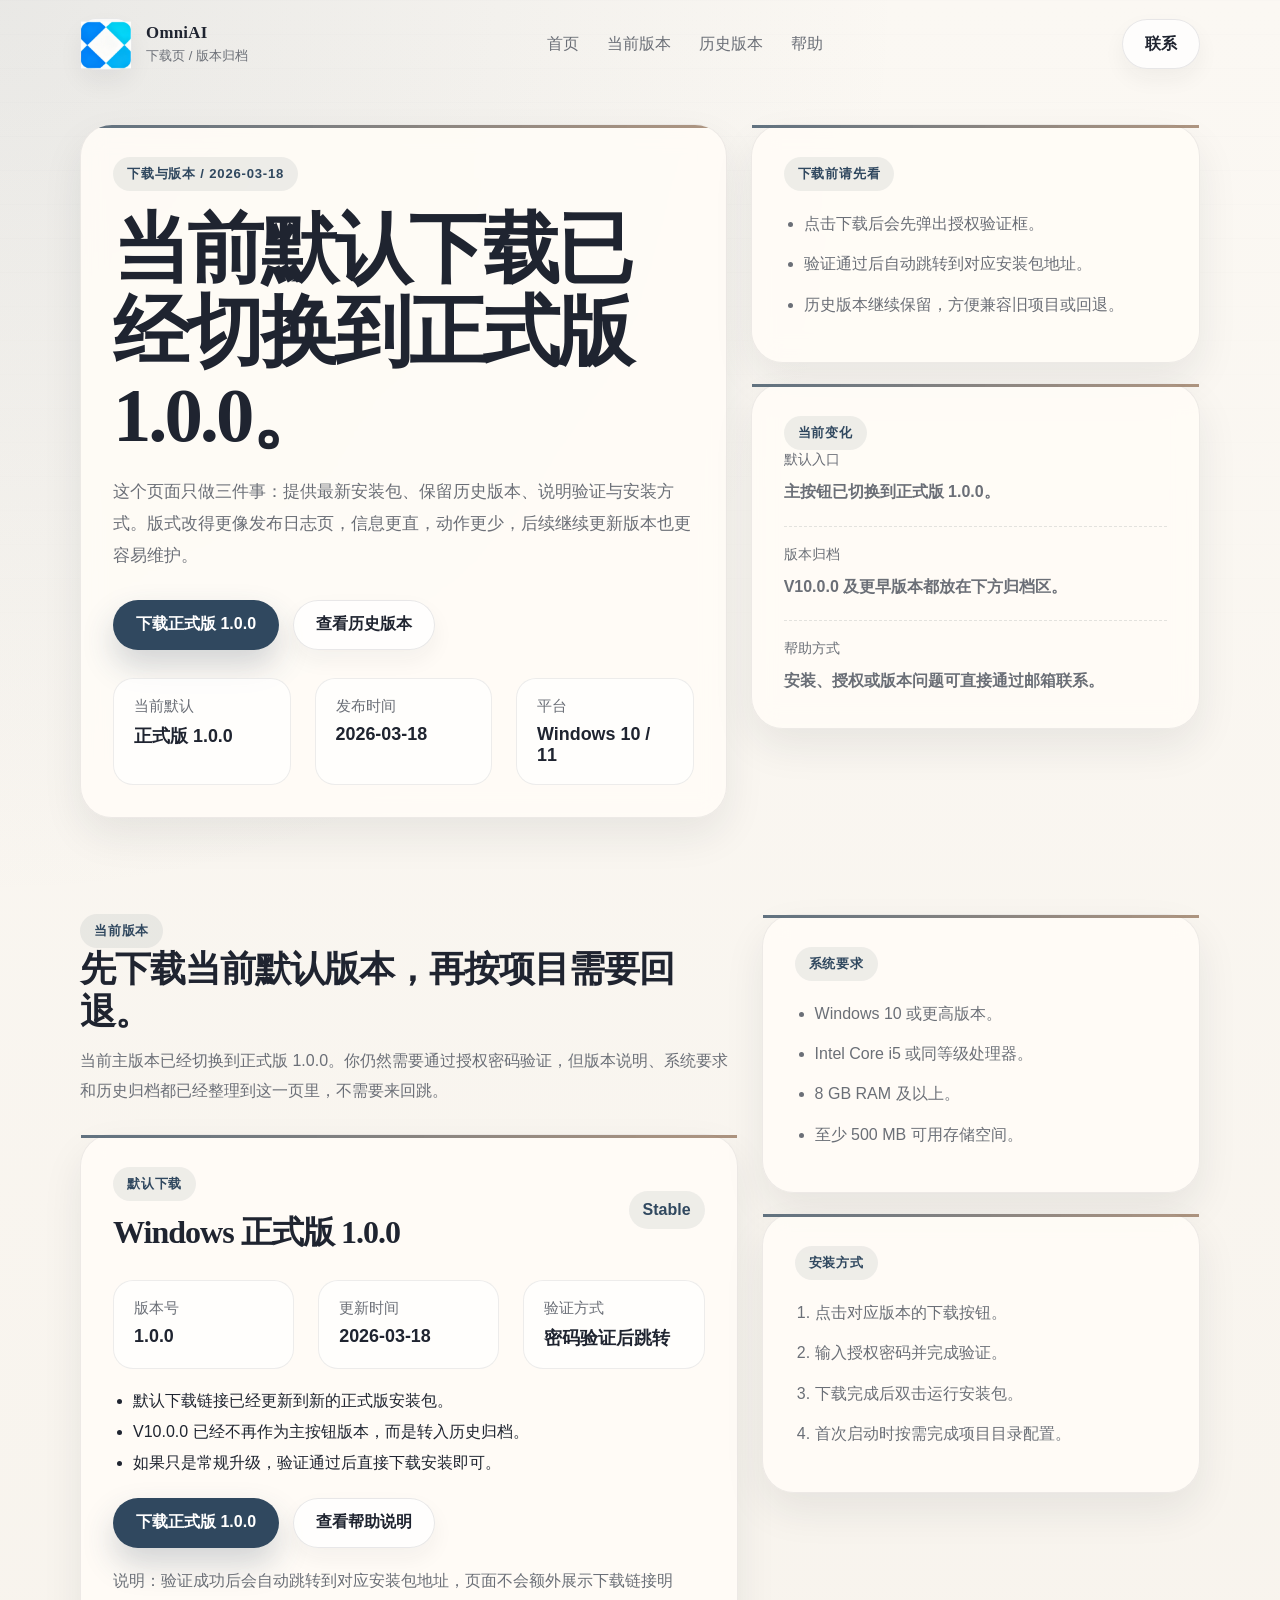
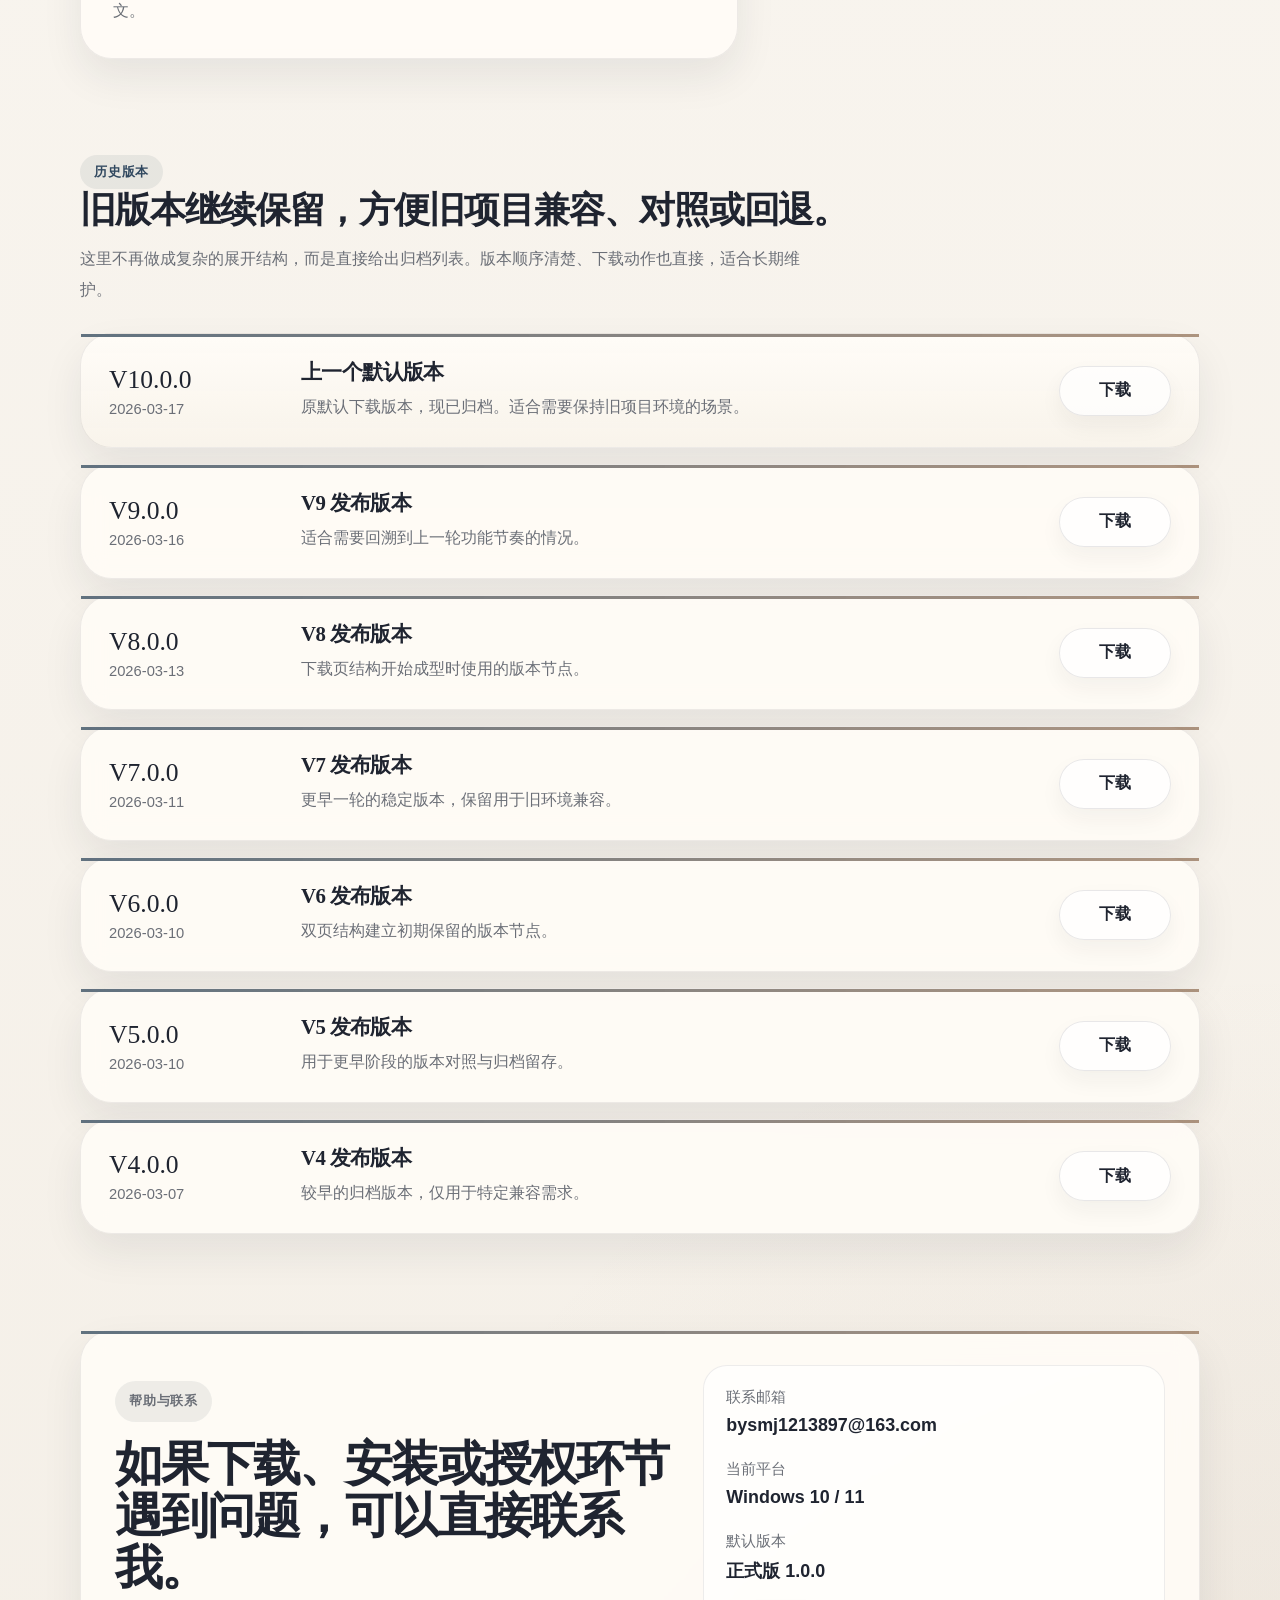
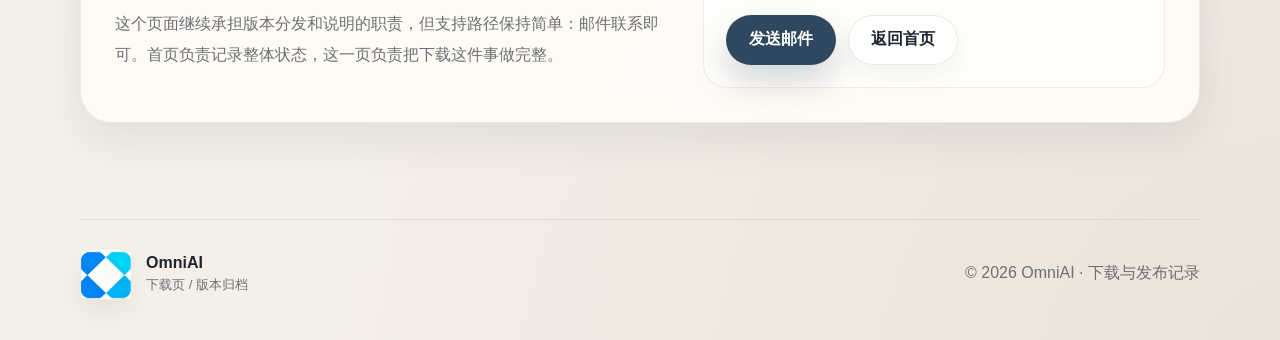
==== commit d6da1804: "Redesign site pages and update 1.0.0 download link" ====
--- a/download.html
+++ b/download.html
@@ -1,383 +1,367 @@
 <!DOCTYPE html>
-<html lang="zh-CN">
+<html lang="zh-CN" class="no-js">
 <head>
     <meta charset="UTF-8">
     <meta name="viewport" content="width=device-width, initial-scale=1.0">
-    <title>OmniAI | 正式版 1.0.0 工作台下载</title>
-    <meta name="description" content="OmniAI 下载页，提供正式版 1.0.0 最新安装包、历史版本、系统要求与授权下载入口。">
+    <title>OmniAI | 下载页与版本归档</title>
+    <meta name="description" content="OmniAI 下载页，提供正式版 1.0.0 下载入口、历史版本归档、系统要求、安装说明与授权验证。">
+    <meta name="theme-color" content="#f4efe7">
+    <script>document.documentElement.classList.replace("no-js", "js");</script>
     <link rel="icon" href="logo.ico" sizes="any">
     <link rel="icon" type="image/svg+xml" href="logo.svg">
-    <link rel="preconnect" href="https://fonts.googleapis.com">
-    <link rel="preconnect" href="https://fonts.gstatic.com" crossorigin>
-    <link href="https://fonts.googleapis.com/css2?family=Noto+Sans+SC:wght@400;500;700;800&family=Outfit:wght@500;600;700;800&display=swap" rel="stylesheet">
-    <link rel="stylesheet" href="https://cdnjs.cloudflare.com/ajax/libs/font-awesome/6.4.0/css/all.min.css">
-    <style>
-        :root{--bg:#f5efe6;--paper:rgba(255,255,255,.8);--line:rgba(15,23,42,.1);--ink:#0f172a;--muted:#5b6472;--blue:#1368e8;--cyan:#1ac7e7;--orange:#ff7c56;--deep:#08162c;--ok:#5cf0c9;--warn:#ef4444;--shadow:0 24px 60px rgba(8,22,44,.12);--shadow-lg:0 36px 90px rgba(8,22,44,.2)}
-        *{box-sizing:border-box}html{scroll-behavior:smooth}body{margin:0;color:var(--ink);font-family:"Noto Sans SC","Microsoft YaHei",sans-serif;background:radial-gradient(circle at 12% 10%,rgba(19,104,232,.18),transparent 26%),radial-gradient(circle at 88% 12%,rgba(26,199,231,.14),transparent 22%),radial-gradient(circle at 50% 100%,rgba(255,124,86,.08),transparent 30%),linear-gradient(180deg,#fffdf8 0%,var(--bg) 60%,#f8f2e8 100%);overflow-x:hidden}body.modal-open{overflow:hidden}
-        body:before{content:"";position:fixed;inset:0;pointer-events:none;background-image:linear-gradient(rgba(15,23,42,.03) 1px,transparent 1px),linear-gradient(90deg,rgba(15,23,42,.03) 1px,transparent 1px);background-size:80px 80px;mask-image:linear-gradient(180deg,rgba(0,0,0,.45),transparent 82%)}a{text-decoration:none;color:inherit}img{display:block;max-width:100%}button,input{font:inherit}h1,h2,h3,strong,.num,.badge{font-family:"Outfit","Noto Sans SC",sans-serif}
-        .wrap{width:min(1220px,calc(100% - 36px));margin:0 auto}.nav{position:fixed;inset:0 0 auto;z-index:50;transition:.25s ease}.nav.scrolled{background:rgba(255,250,244,.82);backdrop-filter:blur(18px);box-shadow:0 12px 36px rgba(8,22,44,.08);border-bottom:1px solid rgba(15,23,42,.06)}
-        .nav-row,.mobile-box,.hero,.hero-meta,.proof,.layout,.stack,.tiles,.history-list,.support-links,.modal-actions,.footer-row{display:grid;gap:22px}.nav-row,.mobile-box{width:min(1220px,calc(100% - 36px));margin:0 auto}.nav-row{grid-template-columns:auto 1fr auto;align-items:center;padding:20px 0}
-        .brand{display:inline-flex;align-items:center;gap:14px;font:700 1.05rem/1 "Outfit","Noto Sans SC",sans-serif}.brand-mark{width:48px;height:48px;border-radius:16px;overflow:hidden;background:transparent;border:1px solid rgba(19,104,232,.14);box-shadow:0 16px 28px rgba(19,104,232,.12)}.brand-mark img{width:100%;height:100%;object-fit:contain}.brand small{display:block;margin-top:4px;color:var(--muted);font:500 .76rem/1.2 "Noto Sans SC",sans-serif}
-        .links{display:flex;justify-content:center;gap:30px;color:var(--muted)}.links a,.mobile-links a{position:relative;transition:color .2s ease}.links a:after,.mobile-links a:after{content:"";position:absolute;left:0;bottom:-6px;width:100%;height:2px;border-radius:999px;background:linear-gradient(90deg,var(--blue),var(--cyan));transform:scaleX(0);transform-origin:left;transition:transform .2s ease}.links a:hover,.mobile-links a:hover{color:var(--blue)}.links a:hover:after,.mobile-links a:hover:after{transform:scaleX(1)}
-        .btn,.ghost,.nav-btn,.link-btn{display:inline-flex;align-items:center;justify-content:center;gap:10px;min-height:52px;padding:14px 22px;border-radius:18px;font-weight:700;transition:transform .25s ease,box-shadow .25s ease,border-color .25s ease}.btn,.nav-btn{color:#fff;background:linear-gradient(135deg,var(--blue),var(--cyan));box-shadow:0 18px 34px rgba(19,104,232,.22);border:none}.ghost,.link-btn{background:rgba(255,255,255,.72);border:1px solid var(--line);box-shadow:var(--shadow)}.btn:hover,.ghost:hover,.nav-btn:hover,.link-btn:hover{transform:translateY(-3px)}
-        .menu{display:none;width:48px;height:48px;border:1px solid var(--line);border-radius:16px;background:rgba(255,255,255,.74)}.mobile-box{display:none;padding-bottom:18px}.mobile-box.open{display:block}.mobile-links{display:grid;gap:18px;padding:20px;border-radius:26px;background:rgba(255,255,255,.92);border:1px solid var(--line);box-shadow:var(--shadow)}
-        main{padding-top:118px}section{padding:24px 0 96px}.pill{display:inline-flex;align-items:center;gap:10px;width:max-content;padding:11px 16px;border-radius:999px;background:rgba(255,255,255,.76);border:1px solid rgba(19,104,232,.12);box-shadow:var(--shadow);color:var(--blue);font-weight:700}.dot,.pulse{width:10px;height:10px;border-radius:999px;background:linear-gradient(180deg,var(--cyan),var(--orange));box-shadow:0 0 0 8px rgba(26,199,231,.12);animation:pulse 2.6s ease-in-out infinite}
-        .hero{grid-template-columns:minmax(0,1.05fr) minmax(320px,.95fr);align-items:center;gap:48px}h1{margin:24px 0 18px;font-size:clamp(3rem,7vw,5.6rem);line-height:.95;letter-spacing:-.06em}h2{margin:14px 0 0;font-size:clamp(2rem,4vw,3.1rem);line-height:1.02;letter-spacing:-.05em}.grad{background:linear-gradient(135deg,var(--blue),var(--cyan) 60%,var(--orange));-webkit-background-clip:text;background-clip:text;color:transparent}.hero-title{max-width:100%}.hero-title .type-line{display:block;width:max-content;max-width:100%;min-height:1.08em;position:relative;overflow-wrap:anywhere}.hero-title .type-line:last-child{margin-top:8px}.type-line.typing:after,.type-line.done:after{content:"";position:absolute;top:.1em;right:-.14em;width:2px;height:.88em;background:var(--ink);animation:caret .9s steps(1,end) infinite}.type-line.done:after{opacity:0;animation:none}.copy,.section-copy,.card p,.release-card p,.item span,.modal-copy{color:var(--muted);line-height:1.9}
-        .hero-actions{display:flex;flex-wrap:wrap;gap:16px;margin-top:32px}.hero-meta{grid-template-columns:repeat(3,minmax(0,1fr));margin-top:32px}.card,.release-card,.side-card,.history-card,.support-card,.modal-card{position:relative;overflow:hidden;padding:26px;border-radius:28px;background:var(--paper);border:1px solid var(--line);box-shadow:var(--shadow);backdrop-filter:blur(18px)}.metric strong,.tile strong{display:block;font-size:1.22rem;letter-spacing:-.04em}.metric span,.tile span{display:block;margin-top:8px;color:var(--muted)}
-        .release-card{color:rgba(255,255,255,.94);background:radial-gradient(circle at 14% 12%,rgba(26,199,231,.16),transparent 24%),radial-gradient(circle at 84% 16%,rgba(255,124,86,.12),transparent 20%),linear-gradient(160deg,rgba(8,22,44,.98),rgba(15,35,66,.96));box-shadow:var(--shadow-lg)}.release-card:before{content:"";position:absolute;inset:0;background-image:linear-gradient(rgba(255,255,255,.04) 1px,transparent 1px),linear-gradient(90deg,rgba(255,255,255,.04) 1px,transparent 1px);background-size:34px 34px;mask-image:linear-gradient(180deg,rgba(0,0,0,.9),transparent 100%);animation:grid 18s linear infinite}.release-card>*{position:relative;z-index:1}.release-top,.release-state,.section-head,.history-top,.modal-head,.support-note{display:flex;align-items:center;justify-content:space-between;gap:16px}
-        .release-kicker{font-size:.8rem;letter-spacing:.12em;text-transform:uppercase;color:rgba(255,255,255,.56)}.release-title{display:block;margin-top:8px;font-size:1.34rem;letter-spacing:-.03em}.release-state{width:max-content;padding:10px 14px;border-radius:999px;background:rgba(255,255,255,.08);border:1px solid rgba(255,255,255,.08);color:rgba(255,255,255,.78)}.release-list,.check-list,.spec-list,.install-list{display:grid;gap:14px}
-        .release-item,.history-item{padding:16px;border-radius:18px}.release-item{background:rgba(255,255,255,.06);border:1px solid rgba(255,255,255,.08)}.release-item strong{display:block}.release-item span{display:block;margin-top:6px;color:rgba(255,255,255,.62);line-height:1.7}
-        .hero-tags{display:flex;flex-wrap:wrap;gap:10px;margin-top:18px}.hero-tag{display:inline-flex;align-items:center;gap:8px;padding:10px 14px;border-radius:999px;background:rgba(19,104,232,.08);border:1px solid rgba(19,104,232,.14);color:var(--blue);font-weight:700}.hero-tag.warm{background:rgba(255,124,86,.1);border-color:rgba(255,124,86,.16);color:#c25b37}.history-item.current-prev{border-color:rgba(19,104,232,.18);background:linear-gradient(135deg,rgba(19,104,232,.08),rgba(26,199,231,.05))}
-        .proof{grid-template-columns:repeat(3,minmax(0,1fr));margin-top:6px}.card h3,.history-item strong{margin:20px 0 12px;font-size:1.16rem;letter-spacing:-.04em}.icon{width:58px;height:58px;display:grid;place-items:center;border-radius:18px;color:#fff;background:linear-gradient(135deg,var(--blue),var(--cyan));box-shadow:0 14px 26px rgba(19,104,232,.18)}
-        .section-head{margin-bottom:30px;align-items:flex-end}.section-copy{max-width:560px}.layout{grid-template-columns:minmax(0,1.08fr) minmax(300px,.92fr)}.stack{gap:22px}.section-card,.side-card,.history-card,.support-card{padding:28px}.section-card:before,.side-card:before,.history-card:before,.support-card:before{content:"";position:absolute;inset:0 0 auto;height:3px;background:linear-gradient(90deg,var(--blue),var(--cyan))}
-        .chip{display:inline-flex;align-items:center;gap:8px;width:max-content;padding:10px 14px;border-radius:999px;background:rgba(19,104,232,.08);color:var(--blue);font-weight:700}.tiles{grid-template-columns:repeat(3,minmax(0,1fr));margin:22px 0}.tile{padding:22px;border-radius:22px;background:rgba(255,255,255,.72);border:1px solid var(--line)}.check-list,.spec-list,.install-list{margin:0;padding:0;list-style:none}.check-list li,.spec-list li,.install-list li{display:flex;gap:12px;line-height:1.9;color:var(--muted)}.check-list i{color:var(--ok);margin-top:5px}.spec-list i,.install-list i{color:var(--blue);margin-top:5px}
-        .actions{display:grid;gap:14px;margin-top:24px}.note,.support-note{margin-top:20px;padding:18px 20px;border-radius:20px;background:rgba(19,104,232,.06);border:1px solid rgba(19,104,232,.08);color:var(--muted);line-height:1.8}
-        .accordion{display:grid;grid-template-rows:0fr;transition:grid-template-rows .35s ease}.accordion.open{grid-template-rows:1fr}.accordion-inner{overflow:hidden}.history-list{margin-top:22px}.history-item{display:grid;grid-template-columns:auto 1fr auto;align-items:center;gap:16px;background:rgba(255,255,255,.72);border:1px solid var(--line);transition:transform .25s ease,box-shadow .25s ease}.history-item:hover{transform:translateY(-4px);box-shadow:var(--shadow)}.badge{width:52px;height:52px;display:grid;place-items:center;border-radius:18px;background:rgba(19,104,232,.08);color:var(--blue);font-weight:800}.act,.toggle,.close{border:none;background:none;cursor:pointer}.act,.toggle{color:var(--blue);font-weight:700}.toggle{display:inline-flex;align-items:center;gap:8px}
-        .support-links{margin-top:18px}.footer{padding:32px 0 44px}.footer-row{align-items:center;padding-top:28px;border-top:1px solid rgba(15,23,42,.08);grid-template-columns:auto auto;justify-content:space-between;color:var(--muted)}
-        .modal{position:fixed;inset:0;z-index:100;display:none;place-items:center;padding:20px;background:rgba(8,22,44,.46);backdrop-filter:blur(10px)}.modal.open{display:grid}.modal-card{width:min(100%,460px);background:rgba(255,255,255,.96);transform:translateY(16px) scale(.98);opacity:0;transition:.24s}.modal.open .modal-card{transform:none;opacity:1}.modal-card.shake{animation:shake .35s linear}.modal-head{padding:22px 24px;color:#fff;background:linear-gradient(135deg,var(--blue),var(--cyan))}.modal-title{display:inline-flex;align-items:center;gap:12px;font-weight:700}.close{width:40px;height:40px;border-radius:14px;background:rgba(255,255,255,.16);color:#fff}.modal-body{padding:28px}.field{width:100%;padding:15px 16px;border-radius:18px;border:1px solid rgba(15,23,42,.1);background:#fbfdff;outline:none;transition:.2s}.field:focus{border-color:rgba(19,104,232,.4);box-shadow:0 0 0 4px rgba(19,104,232,.12)}.error{display:none;margin:12px 0 0;color:var(--warn);font-size:.92rem}.error.show{display:block}.modal-actions{grid-template-columns:repeat(2,minmax(0,1fr));margin-top:24px}
-        [data-reveal]{opacity:0;transform:translateY(30px);transition:opacity .8s ease,transform .8s cubic-bezier(.22,1,.36,1);transition-delay:var(--d,0s)}[data-reveal].show{opacity:1;transform:none}
-        @keyframes pulse{0%,100%{transform:scale(1);opacity:.9}50%{transform:scale(1.18);opacity:1}}@keyframes grid{0%{transform:translate3d(0,0,0)}100%{transform:translate3d(34px,34px,0)}}@keyframes shake{0%,100%{transform:translateX(0)}25%{transform:translateX(-8px)}50%{transform:translateX(8px)}75%{transform:translateX(-5px)}}@keyframes caret{0%,50%{opacity:1}50.01%,100%{opacity:0}}
-        @media (max-width:1100px){.hero,.proof,.layout{grid-template-columns:1fr}}@media (max-width:920px){.links,.nav-btn{display:none}.menu{display:inline-grid;place-items:center}main{padding-top:108px}}@media (max-width:720px){.wrap,.nav-row,.mobile-box{width:min(100% - 28px,1220px)}section{padding-bottom:80px}h1{font-size:clamp(2.8rem,16vw,4.2rem)}.type-line.typing:after,.type-line.done:after{display:none}.hero-meta,.proof,.tiles,.modal-actions,.contact-actions{grid-template-columns:1fr}.history-item{grid-template-columns:1fr;justify-items:start}.section-head,.history-top,.support-note{flex-direction:column;align-items:flex-start}.hero-actions{flex-direction:column;align-items:stretch}.btn,.ghost,.link-btn{width:100%}.release-card,.section-card,.side-card,.history-card,.support-card,.modal-body{padding:24px}.footer-row{grid-template-columns:1fr;justify-content:start}}@media (prefers-reduced-motion:reduce){*,*:before,*:after{animation:none!important;transition-duration:0s!important;scroll-behavior:auto!important}[data-reveal]{opacity:1;transform:none}}
-    </style>
+    <link rel="stylesheet" href="styles.css">
 </head>
-<body>
-    <nav class="nav" id="nav">
-        <div class="nav-row">
+<body class="page-download">
+    <a class="skip-link" href="#content">跳到正文</a>
+
+    <header class="topbar" id="topbar">
+        <div class="topbar-inner">
             <a class="brand" href="index.html" aria-label="返回 OmniAI 首页">
-                <span class="brand-mark"><img src="logo.svg" alt="OmniAI Logo"></span>
-                <span>OmniAI<small>动画团队 / 工作台下载</small></span>
+                <span class="brand-mark">
+                    <img src="logo.svg" alt="" width="52" height="52">
+                </span>
+                <span class="brand-copy">
+                    <strong>OmniAI</strong>
+                    <small>下载页 / 版本归档</small>
+                </span>
             </a>
-            <div class="links">
+
+            <nav class="nav-links" aria-label="主导航">
                 <a href="index.html">首页</a>
-                <a href="#latest">最新版本</a>
-                <a href="#history">历史版本</a>
+                <a href="#latest">当前版本</a>
+                <a href="#archive">历史版本</a>
                 <a href="#support">帮助</a>
-            </div>
-            <div style="display:flex;align-items:center;gap:14px">
-                <a class="nav-btn" href="index.html#contact"><i class="fa-regular fa-envelope"></i><span>联系团队</span></a>
-                <button class="menu" id="menuBtn" aria-label="打开菜单" aria-expanded="false"><i class="fa-solid fa-bars"></i></button>
+            </nav>
+
+            <div class="topbar-actions">
+                <a class="button button-muted desktop-only" href="index.html#contact">联系</a>
+                <button class="mobile-toggle" id="mobileToggle" type="button" aria-expanded="false" aria-controls="mobilePanel" aria-label="打开菜单">
+                    <span></span>
+                    <span></span>
+                    <span></span>
+                </button>
             </div>
         </div>
-        <div class="mobile-box" id="mobileBox">
-            <div class="mobile-links">
+
+        <div class="mobile-panel" id="mobilePanel">
+            <nav class="mobile-links" aria-label="移动端导航">
                 <a href="index.html">首页</a>
-                <a href="#latest">最新版本</a>
-                <a href="#history">历史版本</a>
+                <a href="#latest">当前版本</a>
+                <a href="#archive">历史版本</a>
                 <a href="#support">帮助</a>
-            </div>
+                <a href="index.html#contact">联系</a>
+            </nav>
         </div>
-    </nav>
-    <main>
-        <section>
-            <div class="wrap">
-                <div class="hero">
-                    <div data-reveal>
-                        <div class="pill"><span class="dot"></span><span>正式版 1.0.0 已发布</span></div>
-                        <h1 class="hero-title" aria-label="正式版 1.0.0 已上线，默认下载已切换" data-reveal style="--d:.04s">
-                            <span class="type-line type-target" data-text="正式版 1.0.0 已上线，"></span>
-                            <span class="type-line grad type-target" data-text="默认下载已切换"></span>
-                        </h1>
-                        <p class="copy">OmniAI 桌面工作台当前主版本已切换为正式版 1.0.0。当前下载页重点同步了正式版命名、默认安装包链接和历史版本顺序，V10.0.0 已转入历史版本。</p>
-                        <div class="hero-actions">
-                            <button class="btn" type="button" onclick="showDownloadModal('r100')"><i class="fa-solid fa-download"></i><span>立即下载正式版 1.0.0</span></button>
-                            <a class="ghost" href="#history"><i class="fa-solid fa-clock-rotate-left"></i><span>查看历史版本</span></a>
-                        </div>
-                        <div class="hero-tags">
-                            <span class="hero-tag"><i class="fa-solid fa-certificate"></i><span>正式版 1.0.0</span></span>
-                            <span class="hero-tag warm"><i class="fa-solid fa-link"></i><span>默认下载链接已切换</span></span>
-                            <span class="hero-tag"><i class="fa-solid fa-clock-rotate-left"></i><span>V10.0.0 转入历史版本</span></span>
-                        </div>
-                        <div class="hero-meta">
-                            <div class="card metric" data-reveal style="--d:.05s"><strong>当前版本</strong><span>正式版 1.0.0</span></div>
-                            <div class="card metric" data-reveal style="--d:.1s"><strong>更新时间</strong><span>2026-03-18</span></div>
-                            <div class="card metric" data-reveal style="--d:.15s"><strong>适用系统</strong><span>Windows 10 / 11</span></div>
-                        </div>
+    </header>
+
+    <main id="content" class="site-shell">
+        <section class="section section-first">
+            <div class="container">
+                <div class="hero-grid">
+                    <article class="paper-card hero-card" data-reveal>
+                        <p class="eyebrow">下载与版本 / 2026-03-18</p>
+                        <h1>当前默认下载已经切换到正式版 1.0.0。</h1>
+                        <p class="lead">
+                            这个页面只做三件事：提供最新安装包、保留历史版本、说明验证与安装方式。版式改得更像发布日志页，信息更直，动作更少，后续继续更新版本也更容易维护。
+                        </p>
+
+                        <div class="action-row">
+                            <button class="button button-primary" type="button" data-download-version="r100">下载正式版 1.0.0</button>
+                            <a class="button button-muted" href="#archive">查看历史版本</a>
+                        </div>
+
+                        <div class="fact-grid">
+                            <div class="fact-item">
+                                <span>当前默认</span>
+                                <strong>正式版 1.0.0</strong>
+                            </div>
+                            <div class="fact-item">
+                                <span>发布时间</span>
+                                <strong>2026-03-18</strong>
+                            </div>
+                            <div class="fact-item">
+                                <span>平台</span>
+                                <strong>Windows 10 / 11</strong>
+                            </div>
+                        </div>
+                    </article>
+
+                    <aside class="side-stack">
+                        <section class="paper-card side-card" data-reveal style="--delay:.08s">
+                            <p class="side-label">下载前请先看</p>
+                            <ul class="plain-list">
+                                <li>点击下载后会先弹出授权验证框。</li>
+                                <li>验证通过后自动跳转到对应安装包地址。</li>
+                                <li>历史版本继续保留，方便兼容旧项目或回退。</li>
+                            </ul>
+                        </section>
+
+                        <section class="paper-card side-card" data-reveal style="--delay:.14s">
+                            <p class="side-label">当前变化</p>
+                            <div class="mini-post">
+                                <span>默认入口</span>
+                                <strong>主按钮已切换到正式版 1.0.0。</strong>
+                            </div>
+                            <div class="mini-post">
+                                <span>版本归档</span>
+                                <strong>V10.0.0 及更早版本都放在下方归档区。</strong>
+                            </div>
+                            <div class="mini-post">
+                                <span>帮助方式</span>
+                                <strong>安装、授权或版本问题可直接通过邮箱联系。</strong>
+                            </div>
+                        </section>
+                    </aside>
+                </div>
+            </div>
+        </section>
+
+        <section class="section" id="latest">
+            <div class="container section-grid">
+                <div class="content-column">
+                    <div class="section-heading" data-reveal>
+                        <p class="section-kicker">当前版本</p>
+                        <h2>先下载当前默认版本，再按项目需要回退。</h2>
+                        <p class="section-copy">
+                            当前主版本已经切换到正式版 1.0.0。你仍然需要通过授权密码验证，但版本说明、系统要求和历史归档都已经整理到这一页里，不需要来回跳。
+                        </p>
                     </div>
-                    <aside class="release-card" data-reveal style="--d:.08s">
-                        <div class="release-top">
+
+                    <article class="paper-card release-card" data-reveal>
+                        <div class="release-head">
                             <div>
-                                <span class="release-kicker">Release Channel</span>
-                                <span class="release-title">正式版 1.0.0 作为当前默认版本发布</span>
-                            </div>
-                            <div class="release-state"><span class="pulse"></span><span>Stable</span></div>
-                        </div>
-                        <p style="margin:18px 0 22px;color:rgba(255,255,255,.68)">最新入口、版本说明、历史列表和授权弹窗都已经同步切到正式版 1.0.0。你可以直接下载，也可以按项目需求回退到 V10.0.0 及更早版本。</p>
-                        <div class="release-list">
-                            <div class="release-item"><strong>正式版命名切换完成</strong><span>当前默认下载入口已经从 V 系列版本线切换为正式版 1.0.0。</span></div>
-                            <div class="release-item"><strong>下载链接同步更新</strong><span>默认安装包已经切换到新的 1.0.0 正式版下载地址，验证后会直接跳转。</span></div>
-                            <div class="release-item"><strong>V10.0.0 转入历史版本</strong><span>旧的默认版本已归档到历史列表，方便兼容旧项目或按需回退。</span></div>
-                        </div>
-                    </aside>
-                </div>
+                                <p class="side-label">默认下载</p>
+                                <h3>Windows 正式版 1.0.0</h3>
+                            </div>
+                            <span class="release-badge">Stable</span>
+                        </div>
+
+                        <div class="release-metrics">
+                            <div>
+                                <span>版本号</span>
+                                <strong>1.0.0</strong>
+                            </div>
+                            <div>
+                                <span>更新时间</span>
+                                <strong>2026-03-18</strong>
+                            </div>
+                            <div>
+                                <span>验证方式</span>
+                                <strong>密码验证后跳转</strong>
+                            </div>
+                        </div>
+
+                        <ul class="detail-list">
+                            <li>默认下载链接已经更新到新的正式版安装包。</li>
+                            <li>V10.0.0 已经不再作为主按钮版本，而是转入历史归档。</li>
+                            <li>如果只是常规升级，验证通过后直接下载安装即可。</li>
+                        </ul>
+
+                        <div class="action-row compact">
+                            <button class="button button-primary" type="button" data-download-version="r100">下载正式版 1.0.0</button>
+                            <a class="button button-muted" href="#support">查看帮助说明</a>
+                        </div>
+
+                        <p class="panel-note">说明：验证成功后会自动跳转到对应安装包地址，页面不会额外展示下载链接明文。</p>
+                    </article>
+                </div>
+
+                <aside class="aside-column">
+                    <section class="paper-card aside-card" data-reveal style="--delay:.05s">
+                        <p class="side-label">系统要求</p>
+                        <ul class="plain-list">
+                            <li>Windows 10 或更高版本。</li>
+                            <li>Intel Core i5 或同等级处理器。</li>
+                            <li>8 GB RAM 及以上。</li>
+                            <li>至少 500 MB 可用存储空间。</li>
+                        </ul>
+                    </section>
+
+                    <section class="paper-card aside-card" data-reveal style="--delay:.11s">
+                        <p class="side-label">安装方式</p>
+                        <ol class="ordered-list">
+                            <li>点击对应版本的下载按钮。</li>
+                            <li>输入授权密码并完成验证。</li>
+                            <li>下载完成后双击运行安装包。</li>
+                            <li>首次启动时按需完成项目目录配置。</li>
+                        </ol>
+                    </section>
+                </aside>
             </div>
         </section>
 
-        <section>
-            <div class="wrap">
-                <div class="proof">
-                    <article class="card" data-reveal><div class="icon"><i class="fa-solid fa-download"></i></div><h3>正式版 1.0.0 作为默认下载</h3><p>当前主下载按钮已经切到正式版 1.0.0，进入路径更直接。</p></article>
-                    <article class="card" data-reveal style="--d:.08s"><div class="icon"><i class="fa-solid fa-link"></i></div><h3>默认下载链接已更新</h3><p>验证成功后会直接跳转到新的正式版 1.0.0 安装包地址。</p></article>
-                    <article class="card" data-reveal style="--d:.16s"><div class="icon"><i class="fa-solid fa-clock-rotate-left"></i></div><h3>V10.0.0 已归档</h3><p>旧的默认版本已经下沉到历史版本区，方便按需回退。</p></article>
+        <section class="section" id="archive">
+            <div class="container">
+                <div class="section-heading" data-reveal>
+                    <p class="section-kicker">历史版本</p>
+                    <h2>旧版本继续保留，方便旧项目兼容、对照或回退。</h2>
+                    <p class="section-copy">
+                        这里不再做成复杂的展开结构，而是直接给出归档列表。版本顺序清楚、下载动作也直接，适合长期维护。
+                    </p>
+                </div>
+
+                <div class="archive-list">
+                    <article class="paper-card archive-row archive-current" data-reveal>
+                        <div class="archive-meta">
+                            <span class="archive-version">V10.0.0</span>
+                            <span class="archive-date">2026-03-17</span>
+                        </div>
+                        <div class="archive-copy">
+                            <h3>上一个默认版本</h3>
+                            <p>原默认下载版本，现已归档。适合需要保持旧项目环境的场景。</p>
+                        </div>
+                        <button class="button button-muted archive-action" type="button" data-download-version="v10">下载</button>
+                    </article>
+
+                    <article class="paper-card archive-row" data-reveal style="--delay:.05s">
+                        <div class="archive-meta">
+                            <span class="archive-version">V9.0.0</span>
+                            <span class="archive-date">2026-03-16</span>
+                        </div>
+                        <div class="archive-copy">
+                            <h3>V9 发布版本</h3>
+                            <p>适合需要回溯到上一轮功能节奏的情况。</p>
+                        </div>
+                        <button class="button button-muted archive-action" type="button" data-download-version="v9">下载</button>
+                    </article>
+
+                    <article class="paper-card archive-row" data-reveal style="--delay:.1s">
+                        <div class="archive-meta">
+                            <span class="archive-version">V8.0.0</span>
+                            <span class="archive-date">2026-03-13</span>
+                        </div>
+                        <div class="archive-copy">
+                            <h3>V8 发布版本</h3>
+                            <p>下载页结构开始成型时使用的版本节点。</p>
+                        </div>
+                        <button class="button button-muted archive-action" type="button" data-download-version="v8">下载</button>
+                    </article>
+
+                    <article class="paper-card archive-row" data-reveal style="--delay:.15s">
+                        <div class="archive-meta">
+                            <span class="archive-version">V7.0.0</span>
+                            <span class="archive-date">2026-03-11</span>
+                        </div>
+                        <div class="archive-copy">
+                            <h3>V7 发布版本</h3>
+                            <p>更早一轮的稳定版本，保留用于旧环境兼容。</p>
+                        </div>
+                        <button class="button button-muted archive-action" type="button" data-download-version="v7">下载</button>
+                    </article>
+
+                    <article class="paper-card archive-row" data-reveal style="--delay:.2s">
+                        <div class="archive-meta">
+                            <span class="archive-version">V6.0.0</span>
+                            <span class="archive-date">2026-03-10</span>
+                        </div>
+                        <div class="archive-copy">
+                            <h3>V6 发布版本</h3>
+                            <p>双页结构建立初期保留的版本节点。</p>
+                        </div>
+                        <button class="button button-muted archive-action" type="button" data-download-version="v6">下载</button>
+                    </article>
+
+                    <article class="paper-card archive-row" data-reveal style="--delay:.25s">
+                        <div class="archive-meta">
+                            <span class="archive-version">V5.0.0</span>
+                            <span class="archive-date">2026-03-10</span>
+                        </div>
+                        <div class="archive-copy">
+                            <h3>V5 发布版本</h3>
+                            <p>用于更早阶段的版本对照与归档留存。</p>
+                        </div>
+                        <button class="button button-muted archive-action" type="button" data-download-version="v5">下载</button>
+                    </article>
+
+                    <article class="paper-card archive-row" data-reveal style="--delay:.3s">
+                        <div class="archive-meta">
+                            <span class="archive-version">V4.0.0</span>
+                            <span class="archive-date">2026-03-07</span>
+                        </div>
+                        <div class="archive-copy">
+                            <h3>V4 发布版本</h3>
+                            <p>较早的归档版本，仅用于特定兼容需求。</p>
+                        </div>
+                        <button class="button button-muted archive-action" type="button" data-download-version="v4">下载</button>
+                    </article>
                 </div>
             </div>
         </section>
 
-        <section id="latest">
-            <div class="wrap">
-                <div class="section-head" data-reveal>
-                    <div>
-                        <div class="pill"><i class="fa-solid fa-hard-drive"></i><span>最新版本</span></div>
-                        <h2>先下当前版本，再按项目回退</h2>
+        <section class="section" id="support">
+            <div class="container">
+                <div class="paper-card contact-card" data-reveal>
+                    <div class="contact-copy">
+                        <p class="section-kicker">帮助与联系</p>
+                        <h2>如果下载、安装或授权环节遇到问题，可以直接联系我。</h2>
+                        <p>
+                            这个页面继续承担版本分发和说明的职责，但支持路径保持简单：邮件联系即可。首页负责记录整体状态，这一页负责把下载这件事做完整。
+                        </p>
                     </div>
-                    <p class="section-copy">当前默认版本为正式版 1.0.0。下载前仍需要授权密码验证，但主按钮、发布说明和历史版本都已经集中到同一页，V10.0.0 已转入历史版本。</p>
-                </div>
-                <div class="layout">
-                    <div class="stack">
-                        <article class="section-card" data-reveal>
-                            <div class="history-top">
-                                <div>
-                                    <h3 style="margin:0">Windows 默认下载</h3>
-                                    <p class="copy" style="margin:8px 0 0">用于新安装、常规升级和希望直接使用正式版 1.0.0 的项目。</p>
-                                </div>
-                                <span class="chip"><i class="fa-brands fa-windows"></i><span>Windows</span></span>
-                            </div>
-                            <div class="tiles">
-                                <div class="tile"><span>版本号</span><strong>正式版 1.0.0</strong></div>
-                                <div class="tile"><span>更新时间</span><strong>2026-03-18</strong></div>
-                                <div class="tile"><span>文件大小</span><strong>以安装包实际大小为准</strong></div>
-                            </div>
-                            <div class="chip"><i class="fa-solid fa-sparkles"></i><span>正式版 1.0.0 发布说明</span></div>
-                            <ul class="check-list">
-                                <li><i class="fa-solid fa-circle-check"></i><span>默认下载版本切换为正式版 1.0.0。</span></li>
-                                <li><i class="fa-solid fa-circle-check"></i><span>默认下载链接更新为新的正式版安装包。</span></li>
-                                <li><i class="fa-solid fa-circle-check"></i><span>V10.0.0 已转入历史版本列表。</span></li>
-                            </ul>
-                            <div class="actions">
-                                <button class="btn" type="button" onclick="showDownloadModal('r100')"><i class="fa-solid fa-download"></i><span>立即下载正式版 1.0.0</span></button>
-                                <a class="ghost" href="#history"><i class="fa-solid fa-clock-rotate-left"></i><span>查看历史版本</span></a>
-                            </div>
-                            <div class="note">如果只是从 V10.0.0 或更早版本升级，不需要改动授权密码。验证通过后会自动跳转到对应安装包地址。</div>
-                        </article>
-
-                        <article class="history-card" id="history" data-reveal style="--d:.08s">
-                            <div class="history-top">
-                                <div>
-                                    <h3 style="margin:0">历史版本</h3>
-                                    <p class="copy" style="margin:8px 0 0">为兼容旧项目或特定环境保留。</p>
-                                </div>
-                                <button class="toggle" id="toggleBtn" aria-expanded="false"><span id="toggleText">展开全部</span><i class="fa-solid fa-chevron-down" id="toggleIcon"></i></button>
-                            </div>
-                            <div class="accordion" id="accordion">
-                                <div class="accordion-inner">
-                                    <div class="history-list">
-                                        <div class="history-item current-prev"><div class="badge">10</div><div><strong>V10.0.0</strong><span>2026-03-17</span></div><button class="act" type="button" onclick="showDownloadModal('v10')">下载</button></div>
-                                        <div class="history-item"><div class="badge">9.0</div><div><strong>V9.0.0</strong><span>2026-03-16</span></div><button class="act" type="button" onclick="showDownloadModal('v9')">下载</button></div>
-                                        <div class="history-item"><div class="badge">8.0</div><div><strong>V8.0.0</strong><span>2026-03-13</span></div><button class="act" type="button" onclick="showDownloadModal('v8')">下载</button></div>
-                                        <div class="history-item"><div class="badge">7.0</div><div><strong>V7.0.0</strong><span>2026-03-11</span></div><button class="act" type="button" onclick="showDownloadModal('v7')">下载</button></div>
-                                        <div class="history-item"><div class="badge">6.0</div><div><strong>V6.0.0</strong><span>2026-03-10</span></div><button class="act" type="button" onclick="showDownloadModal('v6')">下载</button></div>
-                                        <div class="history-item"><div class="badge">5.0</div><div><strong>V5.0.0</strong><span>2026-03-10</span></div><button class="act" type="button" onclick="showDownloadModal('v5')">下载</button></div>
-                                        <div class="history-item"><div class="badge">4.0</div><div><strong>V4.0.0</strong><span>2026-03-07</span></div><button class="act" type="button" onclick="showDownloadModal('v4')">下载</button></div>
-                                    </div>
-                                </div>
-                            </div>
-                        </article>
-                    </div>
-
-                    <div class="stack">
-                        <article class="side-card" data-reveal style="--d:.08s">
-                            <h3 style="margin:0 0 16px">系统要求</h3>
-                            <ul class="spec-list">
-                                <li><i class="fa-solid fa-desktop"></i><span>Windows 10 或更高版本</span></li>
-                                <li><i class="fa-solid fa-microchip"></i><span>Intel Core i5 或同等级处理器</span></li>
-                                <li><i class="fa-solid fa-memory"></i><span>8 GB RAM 及以上</span></li>
-                                <li><i class="fa-solid fa-hard-drive"></i><span>至少 500 MB 可用存储空间</span></li>
-                            </ul>
-                        </article>
-
-                        <article class="side-card" data-reveal style="--d:.14s">
-                            <h3 style="margin:0 0 16px">安装说明</h3>
-                            <ul class="install-list">
-                                <li><i class="fa-solid fa-1"></i><span>下载安装包后双击运行。</span></li>
-                                <li><i class="fa-solid fa-2"></i><span>根据提示完成安装路径和快捷方式设置。</span></li>
-                                <li><i class="fa-solid fa-3"></i><span>首次启动建议先完成项目目录配置。</span></li>
-                            </ul>
-                        </article>
-
-                        <article class="support-card" id="support" data-reveal style="--d:.2s">
-                            <h3 style="margin:0">需要帮助？</h3>
-                            <p class="copy" style="margin:10px 0 0">如果下载、安装或授权过程中遇到问题，可以直接通过邮件联系。当前下载页默认版本为正式版 1.0.0。</p>
-                            <div class="support-links">
-                                <a class="link-btn" href="mailto:bysmj1213897@163.com"><i class="fa-regular fa-envelope"></i><span>bysmj1213897@163.com</span></a>
-                                <a class="link-btn" href="index.html"><i class="fa-solid fa-arrow-left"></i><span>返回首页</span></a>
-                            </div>
-                            <div class="support-note"><span>当前平台</span><strong>Windows 10 / 11</strong></div>
-                        </article>
+
+                    <div class="contact-panel">
+                        <div>
+                            <span>联系邮箱</span>
+                            <strong>bysmj1213897@163.com</strong>
+                        </div>
+                        <div>
+                            <span>当前平台</span>
+                            <strong>Windows 10 / 11</strong>
+                        </div>
+                        <div>
+                            <span>默认版本</span>
+                            <strong>正式版 1.0.0</strong>
+                        </div>
+                        <div class="contact-actions">
+                            <a class="button button-primary" href="mailto:bysmj1213897@163.com">发送邮件</a>
+                            <a class="button button-muted" href="index.html">返回首页</a>
+                        </div>
                     </div>
                 </div>
             </div>
         </section>
     </main>
 
-    <footer class="footer">
-        <div class="wrap">
-            <div class="footer-row">
-                <div class="brand">
-                    <span class="brand-mark"><img src="logo.svg" alt="OmniAI Logo"></span>
-                    <span>OmniAI<small>动画团队 / 工作台下载</small></span>
-                </div>
-                <div>© 2026 OmniAI · 南京万物可爱文化传媒有限公司</div>
-            </div>
+    <footer class="site-footer">
+        <div class="container footer-inner">
+            <div class="footer-brand">
+                <span class="brand-mark">
+                    <img src="logo.svg" alt="" width="52" height="52">
+                </span>
+                <div>
+                    <strong>OmniAI</strong>
+                    <small>下载页 / 版本归档</small>
+                </div>
+            </div>
+            <p>© 2026 OmniAI · 下载与发布记录</p>
         </div>
     </footer>
 
-    <div class="modal" id="modal" aria-hidden="true">
-        <div class="modal-card" id="modalCard">
+    <div class="modal" id="downloadModal" aria-hidden="true">
+        <div class="modal-dialog" id="downloadDialog" role="dialog" aria-modal="true" aria-labelledby="dialogTitle">
             <div class="modal-head">
-                <div class="modal-title"><i class="fa-solid fa-shield-halved"></i><span>下载验证</span></div>
-                <button class="close" type="button" onclick="closeDownloadModal()" aria-label="关闭弹窗"><i class="fa-solid fa-xmark"></i></button>
-            </div>
+                <div>
+                    <p class="side-label">授权验证</p>
+                    <h2 id="dialogTitle">输入密码后跳转下载</h2>
+                </div>
+                <button class="modal-close" type="button" id="closeModal" aria-label="关闭下载验证弹窗">×</button>
+            </div>
+
             <div class="modal-body">
-                <p class="modal-copy" style="margin:0 0 18px">请输入下载授权密码，验证成功后将自动跳转到对应版本的安装包地址。</p>
-                <input class="field" id="password" type="password" placeholder="输入下载密码" autocomplete="off">
-                <p class="error" id="error"><i class="fa-solid fa-circle-exclamation"></i><span> 密码错误，请重新输入。</span></p>
+                <p class="modal-copy">请输入下载授权密码。验证成功后，页面会自动跳转到你选择的版本安装包地址。</p>
+                <label class="field-label" for="downloadPassword">下载密码</label>
+                <input class="field" id="downloadPassword" type="password" autocomplete="off" placeholder="输入下载密码">
+                <p class="field-error" id="passwordError" role="alert">密码错误，请重新输入。</p>
+
                 <div class="modal-actions">
-                    <button class="ghost" type="button" onclick="closeDownloadModal()">取消</button>
-                    <button class="btn" type="button" onclick="verifyPassword()">确认下载</button>
+                    <button class="button button-muted" type="button" id="cancelModal">取消</button>
+                    <button class="button button-primary" type="button" id="confirmDownload">确认下载</button>
                 </div>
             </div>
         </div>
     </div>
 
-    <script>
-        const urls = {
-            r100: "aHR0cHM6Ly9zdHJpbmd0ZXN0Lm9zcy1jbi1oYW5nemhvdS5hbGl5dW5jcy5jb20vJUU0JUI4JTg3JUU3JTg5JUE5JUU1JThGJUFGJUU3JTg4JUIxJTIwU2V0dXAlMjAxLjAuMC5leGU=",
-            v10: "aHR0cHM6Ly9zdHJpbmd0ZXN0Lm9zcy1jbi1oYW5nemhvdS5hbGl5dW5jcy5jb20vJUU0JUI4JTg3JUU3JTg5JUE5JUU1JThGJUFGJUU3JTg4JUIxJTIwU2V0dXAlMjBWMTAuMC4wLmV4ZQ==",
-            v9: "aHR0cHM6Ly9zdHJpbmd0ZXN0Lm9zcy1jbi1oYW5nemhvdS5hbGl5dW5jcy5jb20vJUU0JUI4JTg3JUU3JTg5JUE5JUU1JThGJUFGJUU3JTg4JUIxJTIwU2V0dXAlMjBWOS4wLjAuZXhl",
-            v8: "aHR0cHM6Ly9zdHJpbmd0ZXN0Lm9zcy1jbi1oYW5nemhvdS5hbGl5dW5jcy5jb20vJUU0JUI4JTg3JUU3JTg5JUE5JUU1JThGJUFGJUU3JTg4JUIxJTIwU2V0dXAlMjBWOC4wLjAuZXhl",
-            v7: "aHR0cHM6Ly9zdHJpbmd0ZXN0Lm9zcy1jbi1oYW5nemhvdS5hbGl5dW5jcy5jb20vJUU0JUI4JTg3JUU3JTg5JUE5JUU1JThGJUFGJUU3JTg4JUIxJTIwU2V0dXAlMjBWNy4wLjAuZXhl",
-            v6: "aHR0cHM6Ly9zdHJpbmd0ZXN0Lm9zcy1jbi1oYW5nemhvdS5hbGl5dW5jcy5jb20vJUU0JUI4JTg3JUU3JTg5JUE5JUU1JThGJUFGJUU3JTg4JUIxJTIwU2V0dXAlMjBWNi4wLjAuZXhl",
-            v5: "aHR0cHM6Ly9zdHJpbmd0ZXN0Lm9zcy1jbi1oYW5nemhvdS5hbGl5dW5jcy5jb20vJUU0JUI4JTg3JUU3JTg5JUE5JUU1JThGJUFGJUU3JTg4JUIxJTIwU2V0dXAlMjBWNS4wLjAuZXhl",
-            v4: "aHR0cHM6Ly9zdHJpbmd0ZXN0Lm9zcy1jbi1oYW5nemhvdS5hbGl5dW5jcy5jb20vJUU0JUI4JTg3JUU3JTg5JUE5JUU1JThGJUFGJUU3JTg4JUIxJTIwU2V0dXAlMjBWNC4wLjAuZXhl"
-        };
-        const pw = [111,109,110,105,97,105,50,48,50,54];
-        let lastAction = 0;
-        let currentVersion = "";
-
-        const nav = document.getElementById("nav");
-        const menuBtn = document.getElementById("menuBtn");
-        const mobileBox = document.getElementById("mobileBox");
-        const modal = document.getElementById("modal");
-        const modalCard = document.getElementById("modalCard");
-        const password = document.getElementById("password");
-        const error = document.getElementById("error");
-        const toggleBtn = document.getElementById("toggleBtn");
-        const accordion = document.getElementById("accordion");
-        const toggleText = document.getElementById("toggleText");
-        const toggleIcon = document.getElementById("toggleIcon");
-        const reduceMotion = window.matchMedia("(prefers-reduced-motion: reduce)").matches;
-
-        const decode = (s) => { try { return atob(s); } catch { return ""; } };
-        const decodePw = () => String.fromCharCode.apply(null, pw);
-        const rateLimit = () => {
-            const now = Date.now();
-            if (now - lastAction < 2000) return false;
-            lastAction = now;
-            return true;
-        };
-        const syncNav = () => nav.classList.toggle("scrolled", window.scrollY > 12);
-        const closeMenu = () => {
-            mobileBox.classList.remove("open");
-            menuBtn.setAttribute("aria-expanded", "false");
-        };
-
-        function showDownloadModal(version) {
-            if (!rateLimit()) return;
-            currentVersion = version;
-            modal.classList.add("open");
-            modal.setAttribute("aria-hidden", "false");
-            document.body.classList.add("modal-open");
-            password.value = "";
-            error.classList.remove("show");
-            modalCard.classList.remove("shake");
-            setTimeout(() => password.focus(), 120);
-        }
-
-        function closeDownloadModal() {
-            modal.classList.remove("open");
-            modal.setAttribute("aria-hidden", "true");
-            document.body.classList.remove("modal-open");
-            currentVersion = "";
-        }
-
-        function verifyPassword() {
-            if (password.value === decodePw()) {
-                const url = decode(urls[currentVersion]);
-                closeDownloadModal();
-                if (url) window.location.href = url;
-                return;
-            }
-            error.classList.add("show");
-            modalCard.classList.remove("shake");
-            void modalCard.offsetWidth;
-            modalCard.classList.add("shake");
-            password.value = "";
-            password.focus();
-        }
-
-        menuBtn.addEventListener("click", () => {
-            const open = menuBtn.getAttribute("aria-expanded") === "true";
-            menuBtn.setAttribute("aria-expanded", String(!open));
-            mobileBox.classList.toggle("open");
-        });
-        document.querySelectorAll(".mobile-links a, .links a").forEach((link) => link.addEventListener("click", closeMenu));
-        password.addEventListener("keydown", (event) => { if (event.key === "Enter") verifyPassword(); });
-        modal.addEventListener("click", (event) => { if (event.target === modal) closeDownloadModal(); });
-        document.addEventListener("keydown", (event) => { if (event.key === "Escape" && modal.classList.contains("open")) closeDownloadModal(); });
-        toggleBtn.addEventListener("click", () => {
-            const open = toggleBtn.getAttribute("aria-expanded") === "true";
-            toggleBtn.setAttribute("aria-expanded", String(!open));
-            accordion.classList.toggle("open");
-            toggleText.textContent = open ? "展开全部" : "收起";
-            toggleIcon.style.transform = open ? "rotate(0deg)" : "rotate(180deg)";
-        });
-        window.addEventListener("scroll", syncNav, { passive: true });
-        syncNav();
-        const io = new IntersectionObserver((entries) => entries.forEach((entry) => {
-            if (entry.isIntersecting) {
-                entry.target.classList.add("show");
-                io.unobserve(entry.target);
-            }
-        }), { threshold: 0.14, rootMargin: "0px 0px -40px 0px" });
-        document.querySelectorAll("[data-reveal]").forEach((node) => io.observe(node));
-
-        const typeTargets = Array.from(document.querySelectorAll(".type-target"));
-        if (reduceMotion) {
-            typeTargets.forEach((node) => {
-                node.textContent = node.dataset.text || "";
-                node.classList.add("done");
-            });
-        } else {
-            let startDelay = 260;
-            typeTargets.forEach((node, index) => {
-                const text = node.dataset.text || "";
-                const speed = index === 0 ? 95 : 82;
-                node.textContent = "";
-                setTimeout(() => {
-                    node.classList.add("typing");
-                    let cursor = 0;
-                    const timer = window.setInterval(() => {
-                        cursor += 1;
-                        node.textContent = text.slice(0, cursor);
-                        if (cursor >= text.length) {
-                            clearInterval(timer);
-                            node.classList.remove("typing");
-                            node.classList.add("done");
-                        }
-                    }, speed);
-                }, startDelay);
-                startDelay += text.length * speed + 260;
-            });
-        }
-    </script>
+    <script src="site.js"></script>
+    <script src="download.js"></script>
 </body>
 </html>
--- a/styles.css
+++ b/styles.css
@@ -0,0 +1,1049 @@
+:root {
+    --bg: #f4efe7;
+    --paper: rgba(255, 252, 247, 0.9);
+    --paper-strong: #fffdf9;
+    --ink: #1f2430;
+    --muted: #6b6f77;
+    --line: rgba(31, 36, 48, 0.12);
+    --line-strong: rgba(31, 36, 48, 0.2);
+    --accent: #586a79;
+    --accent-strong: #30485f;
+    --accent-soft: rgba(88, 106, 121, 0.1);
+    --warm: #8d6b50;
+    --shadow: 0 18px 40px rgba(31, 36, 48, 0.08);
+    --shadow-strong: 0 26px 60px rgba(31, 36, 48, 0.1);
+    --radius: 24px;
+    --radius-large: 32px;
+    --container: 1120px;
+}
+
+* {
+    box-sizing: border-box;
+}
+
+html {
+    scroll-behavior: smooth;
+}
+
+body {
+    margin: 0;
+    color: var(--ink);
+    font-family: "PingFang SC", "Microsoft YaHei", "Noto Sans CJK SC", sans-serif;
+    background:
+        radial-gradient(circle at top left, rgba(88, 106, 121, 0.11), transparent 24%),
+        radial-gradient(circle at bottom right, rgba(141, 107, 80, 0.09), transparent 26%),
+        linear-gradient(180deg, #fbf8f3 0%, var(--bg) 100%);
+    overflow-x: hidden;
+}
+
+body::before {
+    content: "";
+    position: fixed;
+    inset: 0;
+    z-index: -1;
+    pointer-events: none;
+    background-image: linear-gradient(rgba(31, 36, 48, 0.028) 1px, transparent 1px);
+    background-size: 100% 34px;
+    mask-image: linear-gradient(180deg, rgba(0, 0, 0, 0.34), transparent 90%);
+}
+
+body.modal-open {
+    overflow: hidden;
+}
+
+a {
+    color: inherit;
+    text-decoration: none;
+}
+
+img {
+    display: block;
+    max-width: 100%;
+}
+
+button,
+input {
+    font: inherit;
+    color: inherit;
+}
+
+code {
+    padding: 0.16em 0.42em;
+    border-radius: 8px;
+    background: rgba(31, 36, 48, 0.06);
+    font-family: "Cascadia Code", "Consolas", monospace;
+    font-size: 0.94em;
+}
+
+p,
+h1,
+h2,
+h3 {
+    margin: 0;
+}
+
+h1,
+h2,
+h3,
+.brand strong,
+.archive-version,
+.principle-index,
+.timeline-date strong {
+    font-family: "Songti SC", "Noto Serif CJK SC", "Source Han Serif SC", serif;
+}
+
+:focus-visible {
+    outline: 3px solid rgba(88, 106, 121, 0.3);
+    outline-offset: 3px;
+}
+
+.skip-link {
+    position: absolute;
+    left: 16px;
+    top: 16px;
+    z-index: 100;
+    padding: 12px 16px;
+    border-radius: 14px;
+    background: var(--ink);
+    color: #fff;
+    transform: translateY(-160%);
+    transition: transform 0.2s ease;
+}
+
+.skip-link:focus {
+    transform: translateY(0);
+}
+
+.container,
+.topbar-inner,
+.mobile-panel {
+    width: min(var(--container), calc(100% - 32px));
+    margin: 0 auto;
+}
+
+.site-shell {
+    padding-top: 104px;
+}
+
+.section {
+    padding: 0 0 96px;
+}
+
+.section-first {
+    padding-top: 20px;
+}
+
+.topbar {
+    position: fixed;
+    inset: 0 0 auto;
+    z-index: 50;
+    transition: background 0.25s ease, border-color 0.25s ease, box-shadow 0.25s ease;
+}
+
+.topbar.is-scrolled {
+    background: rgba(250, 246, 239, 0.88);
+    backdrop-filter: blur(14px);
+    border-bottom: 1px solid rgba(31, 36, 48, 0.08);
+    box-shadow: 0 10px 28px rgba(31, 36, 48, 0.06);
+}
+
+.topbar-inner {
+    display: grid;
+    grid-template-columns: auto 1fr auto;
+    align-items: center;
+    gap: 24px;
+    padding: 18px 0;
+}
+
+.brand {
+    display: inline-flex;
+    align-items: center;
+    gap: 14px;
+    min-width: 0;
+}
+
+.brand-mark {
+    display: grid;
+    place-items: center;
+    width: 52px;
+    height: 52px;
+    flex: 0 0 52px;
+    border-radius: 16px;
+    background: rgba(255, 255, 255, 0.72);
+    border: 1px solid rgba(31, 36, 48, 0.08);
+    box-shadow: 0 12px 24px rgba(31, 36, 48, 0.06);
+}
+
+.brand-copy {
+    display: grid;
+    gap: 4px;
+}
+
+.brand strong {
+    font-size: 1.05rem;
+    letter-spacing: 0.02em;
+}
+
+.brand small {
+    color: var(--muted);
+    font-size: 0.82rem;
+}
+
+.nav-links,
+.mobile-links {
+    display: flex;
+    align-items: center;
+    gap: 28px;
+}
+
+.nav-links {
+    justify-content: center;
+    color: var(--muted);
+}
+
+.nav-links a,
+.mobile-links a,
+.text-link {
+    position: relative;
+}
+
+.nav-links a::after,
+.mobile-links a::after,
+.text-link::after {
+    content: "";
+    position: absolute;
+    left: 0;
+    bottom: -4px;
+    width: 100%;
+    height: 1px;
+    background: currentColor;
+    transform: scaleX(0);
+    transform-origin: left;
+    transition: transform 0.22s ease;
+    opacity: 0.7;
+}
+
+.nav-links a:hover::after,
+.mobile-links a:hover::after,
+.text-link:hover::after {
+    transform: scaleX(1);
+}
+
+.topbar-actions {
+    display: flex;
+    align-items: center;
+    gap: 14px;
+}
+
+.button {
+    display: inline-flex;
+    align-items: center;
+    justify-content: center;
+    min-height: 50px;
+    padding: 12px 22px;
+    border-radius: 999px;
+    border: 1px solid transparent;
+    font-weight: 600;
+    cursor: pointer;
+    transition: transform 0.22s ease, box-shadow 0.22s ease, border-color 0.22s ease, background 0.22s ease;
+}
+
+.button:hover {
+    transform: translateY(-2px);
+}
+
+.button-primary {
+    color: #fff;
+    background: var(--accent-strong);
+    box-shadow: 0 16px 32px rgba(48, 72, 95, 0.22);
+}
+
+.button-muted {
+    background: rgba(255, 255, 255, 0.72);
+    border-color: rgba(31, 36, 48, 0.1);
+    box-shadow: 0 10px 22px rgba(31, 36, 48, 0.05);
+}
+
+.mobile-toggle {
+    display: none;
+    width: 46px;
+    height: 46px;
+    padding: 0;
+    border-radius: 14px;
+    border: 1px solid rgba(31, 36, 48, 0.12);
+    background: rgba(255, 255, 255, 0.72);
+    cursor: pointer;
+}
+
+.mobile-toggle span {
+    display: block;
+    width: 20px;
+    height: 1.5px;
+    margin: 5px auto;
+    border-radius: 999px;
+    background: var(--ink);
+    transition: transform 0.2s ease, opacity 0.2s ease;
+}
+
+.mobile-toggle[aria-expanded="true"] span:nth-child(1) {
+    transform: translateY(6.5px) rotate(45deg);
+}
+
+.mobile-toggle[aria-expanded="true"] span:nth-child(2) {
+    opacity: 0;
+}
+
+.mobile-toggle[aria-expanded="true"] span:nth-child(3) {
+    transform: translateY(-6.5px) rotate(-45deg);
+}
+
+.mobile-panel {
+    display: none;
+    padding-bottom: 16px;
+}
+
+.mobile-panel.is-open {
+    display: block;
+}
+
+.mobile-links {
+    flex-direction: column;
+    align-items: flex-start;
+    gap: 18px;
+    padding: 18px 20px;
+    border-radius: 22px;
+    background: rgba(255, 252, 247, 0.95);
+    border: 1px solid rgba(31, 36, 48, 0.1);
+    box-shadow: var(--shadow);
+}
+
+.paper-card {
+    background: var(--paper);
+    border: 1px solid rgba(31, 36, 48, 0.08);
+    border-radius: var(--radius-large);
+    box-shadow: var(--shadow);
+    backdrop-filter: blur(12px);
+}
+
+.hero-grid,
+.section-grid,
+.principle-grid,
+.contact-card,
+.footer-inner,
+.fact-grid,
+.release-metrics,
+.contact-panel {
+    display: grid;
+    gap: 24px;
+}
+
+.hero-grid {
+    grid-template-columns: minmax(0, 1.18fr) minmax(300px, 0.82fr);
+    align-items: start;
+}
+
+.hero-card,
+.side-card,
+.aside-card,
+.release-card,
+.principle-card,
+.timeline-card {
+    padding: 32px;
+}
+
+.hero-card {
+    position: relative;
+    overflow: hidden;
+}
+
+.side-card {
+    position: relative;
+}
+
+.hero-card::before,
+.release-card::before,
+.principle-card::before,
+.aside-card::before,
+.side-card::before,
+.timeline-card::before,
+.archive-row::before,
+.contact-card::before {
+    content: "";
+    position: absolute;
+    inset: 0 0 auto;
+    height: 3px;
+    background: linear-gradient(90deg, rgba(88, 106, 121, 0.95), rgba(141, 107, 80, 0.7));
+}
+
+.hero-card > *,
+.release-card > *,
+.principle-card > *,
+.timeline-card > *,
+.archive-row > *,
+.contact-card > * {
+    position: relative;
+    z-index: 1;
+}
+
+.eyebrow,
+.section-kicker,
+.side-label {
+    display: inline-flex;
+    align-items: center;
+    width: max-content;
+    min-height: 34px;
+    padding: 8px 14px;
+    border-radius: 999px;
+    background: var(--accent-soft);
+    color: var(--accent-strong);
+    font-size: 0.82rem;
+    font-weight: 700;
+    letter-spacing: 0.06em;
+}
+
+.hero-card h1,
+.contact-copy h2 {
+    font-size: clamp(2.6rem, 6vw, 4.8rem);
+    line-height: 1.08;
+    letter-spacing: -0.04em;
+    margin-top: 18px;
+}
+
+.section-heading h2,
+.release-card h3,
+.archive-copy h3,
+.principle-card h3,
+.timeline-card h3,
+.entry-card h3,
+.side-title {
+    font-size: clamp(1.55rem, 2.8vw, 2.4rem);
+    line-height: 1.2;
+    letter-spacing: -0.03em;
+}
+
+.lead,
+.section-copy,
+.entry-card p,
+.plain-list,
+.ordered-list,
+.mini-post strong,
+.timeline-card p,
+.contact-copy p,
+.panel-note,
+.modal-copy {
+    color: var(--muted);
+    line-height: 1.9;
+}
+
+.lead {
+    margin-top: 18px;
+    max-width: 56rem;
+    font-size: 1.05rem;
+}
+
+.action-row {
+    display: flex;
+    flex-wrap: wrap;
+    gap: 14px;
+    margin-top: 28px;
+}
+
+.action-row.compact {
+    margin-top: 24px;
+}
+
+.fact-grid,
+.release-metrics {
+    grid-template-columns: repeat(3, minmax(0, 1fr));
+    margin-top: 28px;
+}
+
+.fact-item,
+.release-metrics > div {
+    padding: 18px 20px;
+    border-radius: 20px;
+    background: rgba(255, 255, 255, 0.68);
+    border: 1px solid rgba(31, 36, 48, 0.08);
+}
+
+.fact-item span,
+.release-metrics span,
+.stacked-facts span,
+.contact-panel span,
+.archive-date,
+.entry-meta,
+.timeline-date span {
+    display: block;
+    color: var(--muted);
+    font-size: 0.92rem;
+}
+
+.fact-item strong,
+.release-metrics strong,
+.stacked-facts strong,
+.contact-panel strong {
+    display: block;
+    margin-top: 8px;
+    font-size: 1.12rem;
+}
+
+.side-stack {
+    display: grid;
+    gap: 20px;
+}
+
+.side-title {
+    margin-top: 14px;
+    font-size: 1.6rem;
+}
+
+.plain-list,
+.ordered-list,
+.detail-list {
+    margin: 18px 0 0;
+    padding-left: 1.25rem;
+}
+
+.plain-list li,
+.ordered-list li,
+.detail-list li {
+    margin-bottom: 10px;
+}
+
+.mini-post + .mini-post {
+    margin-top: 18px;
+    padding-top: 18px;
+    border-top: 1px dashed rgba(31, 36, 48, 0.12);
+}
+
+.mini-post span {
+    display: block;
+    color: var(--muted);
+    font-size: 0.88rem;
+    margin-bottom: 8px;
+}
+
+.section-grid {
+    grid-template-columns: minmax(0, 1.2fr) minmax(270px, 0.8fr);
+    align-items: start;
+}
+
+.section-heading {
+    margin-bottom: 28px;
+}
+
+.section-copy {
+    margin-top: 12px;
+    max-width: 46rem;
+}
+
+.entry-list {
+    display: grid;
+    gap: 18px;
+}
+
+.entry-card {
+    padding: 26px 0 28px;
+    border-top: 1px solid rgba(31, 36, 48, 0.1);
+    transition: transform 0.2s ease;
+}
+
+.entry-card:first-child {
+    padding-top: 0;
+    border-top: none;
+}
+
+.entry-card:hover {
+    transform: translateX(4px);
+}
+
+.entry-meta {
+    display: flex;
+    flex-wrap: wrap;
+    gap: 10px;
+    text-transform: uppercase;
+    letter-spacing: 0.04em;
+}
+
+.entry-card h3 {
+    margin: 12px 0 14px;
+    font-size: 1.72rem;
+}
+
+.text-link {
+    display: inline-block;
+    margin-top: 16px;
+    color: var(--accent-strong);
+    font-weight: 600;
+}
+
+.aside-column {
+    display: grid;
+    gap: 20px;
+}
+
+.aside-card {
+    position: relative;
+}
+
+.stacked-facts {
+    display: grid;
+    gap: 16px;
+    margin-top: 18px;
+}
+
+.principle-grid {
+    grid-template-columns: repeat(3, minmax(0, 1fr));
+}
+
+.principle-card {
+    position: relative;
+}
+
+.principle-index {
+    display: inline-flex;
+    align-items: center;
+    justify-content: center;
+    width: 44px;
+    height: 44px;
+    border-radius: 999px;
+    background: rgba(255, 255, 255, 0.72);
+    border: 1px solid rgba(31, 36, 48, 0.08);
+    color: var(--accent-strong);
+    font-size: 1rem;
+}
+
+.principle-card h3 {
+    margin: 18px 0 14px;
+    font-size: 1.52rem;
+}
+
+.timeline-list {
+    position: relative;
+    display: grid;
+    gap: 22px;
+}
+
+.timeline-list::before {
+    content: "";
+    position: absolute;
+    left: 105px;
+    top: 0;
+    bottom: 0;
+    width: 1px;
+    background: rgba(31, 36, 48, 0.12);
+}
+
+.timeline-item {
+    position: relative;
+    display: grid;
+    grid-template-columns: 92px minmax(0, 1fr);
+    gap: 28px;
+    align-items: start;
+}
+
+.timeline-date {
+    padding-top: 14px;
+    text-align: right;
+}
+
+.timeline-date strong {
+    font-size: 1rem;
+}
+
+.timeline-date span {
+    margin-top: 6px;
+}
+
+.timeline-card {
+    position: relative;
+}
+
+.timeline-card::after {
+    content: "";
+    position: absolute;
+    left: -34px;
+    top: 28px;
+    width: 10px;
+    height: 10px;
+    border-radius: 999px;
+    background: var(--accent-strong);
+    box-shadow: 0 0 0 8px rgba(88, 106, 121, 0.12);
+}
+
+.timeline-card h3 {
+    font-size: 1.42rem;
+    margin-bottom: 12px;
+}
+
+.contact-card {
+    position: relative;
+    grid-template-columns: minmax(0, 1.1fr) minmax(280px, 0.9fr);
+    align-items: start;
+    padding: 34px;
+}
+
+.contact-copy h2 {
+    font-size: clamp(2rem, 4vw, 3rem);
+    margin-top: 16px;
+}
+
+.contact-copy p {
+    margin-top: 16px;
+    max-width: 40rem;
+}
+
+.contact-panel {
+    align-self: stretch;
+    padding: 22px;
+    border-radius: 24px;
+    background: rgba(255, 255, 255, 0.68);
+    border: 1px solid rgba(31, 36, 48, 0.08);
+}
+
+.contact-actions {
+    display: flex;
+    flex-wrap: wrap;
+    gap: 12px;
+    margin-top: 8px;
+}
+
+.site-footer {
+    padding: 0 0 40px;
+}
+
+.footer-inner {
+    grid-template-columns: auto auto;
+    justify-content: space-between;
+    align-items: center;
+    padding-top: 28px;
+    border-top: 1px solid rgba(31, 36, 48, 0.08);
+    color: var(--muted);
+}
+
+.footer-brand {
+    display: inline-flex;
+    align-items: center;
+    gap: 14px;
+}
+
+.footer-brand strong {
+    display: block;
+    color: var(--ink);
+}
+
+.footer-brand small {
+    display: block;
+    margin-top: 4px;
+}
+
+.release-card {
+    position: relative;
+}
+
+.release-head {
+    display: flex;
+    justify-content: space-between;
+    gap: 18px;
+    align-items: center;
+}
+
+.release-head h3 {
+    margin-top: 12px;
+    font-size: 2rem;
+}
+
+.release-badge {
+    display: inline-flex;
+    align-items: center;
+    width: max-content;
+    min-height: 38px;
+    padding: 8px 14px;
+    border-radius: 999px;
+    background: rgba(88, 106, 121, 0.1);
+    color: var(--accent-strong);
+    font-weight: 700;
+}
+
+.detail-list {
+    margin-top: 22px;
+}
+
+.panel-note {
+    margin-top: 18px;
+}
+
+.archive-list {
+    display: grid;
+    gap: 16px;
+}
+
+.archive-row {
+    position: relative;
+    display: grid;
+    grid-template-columns: 170px minmax(0, 1fr) auto;
+    align-items: center;
+    gap: 22px;
+    padding: 26px 28px;
+    transition: transform 0.2s ease, box-shadow 0.2s ease;
+}
+
+.archive-row:hover {
+    transform: translateY(-3px);
+    box-shadow: var(--shadow-strong);
+}
+
+.archive-current {
+    background: linear-gradient(180deg, rgba(255, 252, 247, 0.96), rgba(248, 243, 235, 0.95));
+}
+
+.archive-meta {
+    display: grid;
+    gap: 6px;
+}
+
+.archive-version {
+    font-size: 1.6rem;
+}
+
+.archive-copy h3 {
+    font-size: 1.3rem;
+    margin-bottom: 8px;
+}
+
+.archive-copy p {
+    color: var(--muted);
+    line-height: 1.75;
+}
+
+.archive-action {
+    min-width: 112px;
+}
+
+.modal {
+    position: fixed;
+    inset: 0;
+    z-index: 90;
+    display: none;
+    place-items: center;
+    padding: 20px;
+    background: rgba(31, 36, 48, 0.44);
+    backdrop-filter: blur(8px);
+}
+
+.modal.is-open {
+    display: grid;
+}
+
+.modal-dialog {
+    width: min(100%, 460px);
+    border-radius: 28px;
+    background: #fffdf9;
+    border: 1px solid rgba(31, 36, 48, 0.08);
+    box-shadow: 0 28px 70px rgba(31, 36, 48, 0.22);
+    transform: translateY(18px);
+    opacity: 0;
+    transition: transform 0.22s ease, opacity 0.22s ease;
+}
+
+.modal.is-open .modal-dialog {
+    transform: translateY(0);
+    opacity: 1;
+}
+
+.modal-head,
+.modal-body {
+    padding: 26px;
+}
+
+.modal-head {
+    display: flex;
+    align-items: flex-start;
+    justify-content: space-between;
+    gap: 18px;
+    border-bottom: 1px solid rgba(31, 36, 48, 0.08);
+}
+
+.modal-head h2 {
+    margin-top: 12px;
+    font-size: 1.75rem;
+}
+
+.modal-close {
+    width: 40px;
+    height: 40px;
+    padding: 0;
+    border: 1px solid rgba(31, 36, 48, 0.1);
+    border-radius: 12px;
+    background: rgba(255, 255, 255, 0.72);
+    cursor: pointer;
+}
+
+.field-label {
+    display: block;
+    margin-top: 18px;
+    margin-bottom: 10px;
+    font-weight: 600;
+}
+
+.field {
+    width: 100%;
+    min-height: 52px;
+    padding: 12px 16px;
+    border-radius: 18px;
+    border: 1px solid rgba(31, 36, 48, 0.14);
+    background: #fff;
+}
+
+.field-error {
+    display: none;
+    margin-top: 12px;
+    color: #b33d2c;
+}
+
+.field-error.is-visible {
+    display: block;
+}
+
+.modal-actions {
+    display: grid;
+    grid-template-columns: repeat(2, minmax(0, 1fr));
+    gap: 12px;
+    margin-top: 22px;
+}
+
+.js [data-reveal] {
+    opacity: 0;
+    transform: translateY(22px);
+    transition: opacity 0.75s ease, transform 0.75s cubic-bezier(0.22, 1, 0.36, 1);
+    transition-delay: var(--delay, 0s);
+}
+
+.js [data-reveal].is-visible {
+    opacity: 1;
+    transform: none;
+}
+
+@media (max-width: 1024px) {
+    .hero-grid,
+    .section-grid,
+    .contact-card,
+    .principle-grid {
+        grid-template-columns: 1fr;
+    }
+
+    .archive-row {
+        grid-template-columns: 1fr;
+        justify-items: start;
+    }
+
+    .timeline-list::before {
+        left: 18px;
+    }
+
+    .timeline-item {
+        grid-template-columns: 1fr;
+        gap: 12px;
+        padding-left: 40px;
+    }
+
+    .timeline-date {
+        text-align: left;
+        padding-top: 0;
+    }
+
+    .timeline-card::after {
+        left: -27px;
+        top: 30px;
+    }
+}
+
+@media (max-width: 860px) {
+    .nav-links,
+    .desktop-only {
+        display: none;
+    }
+
+    .mobile-toggle {
+        display: inline-block;
+    }
+
+    .site-shell {
+        padding-top: 96px;
+    }
+
+    .hero-card h1,
+    .contact-copy h2 {
+        font-size: clamp(2.1rem, 10vw, 3.6rem);
+    }
+
+    .entry-card h3,
+    .section-heading h2,
+    .release-head h3,
+    .side-title {
+        font-size: 1.8rem;
+    }
+}
+
+@media (max-width: 720px) {
+    .container,
+    .topbar-inner,
+    .mobile-panel {
+        width: min(var(--container), calc(100% - 24px));
+    }
+
+    .section {
+        padding-bottom: 76px;
+    }
+
+    .hero-card,
+    .side-card,
+    .aside-card,
+    .release-card,
+    .principle-card,
+    .timeline-card,
+    .contact-card {
+        padding: 24px;
+    }
+
+    .fact-grid,
+    .release-metrics,
+    .modal-actions,
+    .footer-inner {
+        grid-template-columns: 1fr;
+    }
+
+    .action-row,
+    .contact-actions {
+        flex-direction: column;
+        align-items: stretch;
+    }
+
+    .button {
+        width: 100%;
+    }
+
+    .footer-inner {
+        justify-content: start;
+    }
+
+    .release-head {
+        flex-direction: column;
+        align-items: flex-start;
+    }
+}
+
+@media (prefers-reduced-motion: reduce) {
+    *,
+    *::before,
+    *::after {
+        animation: none !important;
+        transition-duration: 0s !important;
+        scroll-behavior: auto !important;
+    }
+
+    .js [data-reveal] {
+        opacity: 1;
+        transform: none;
+    }
+}
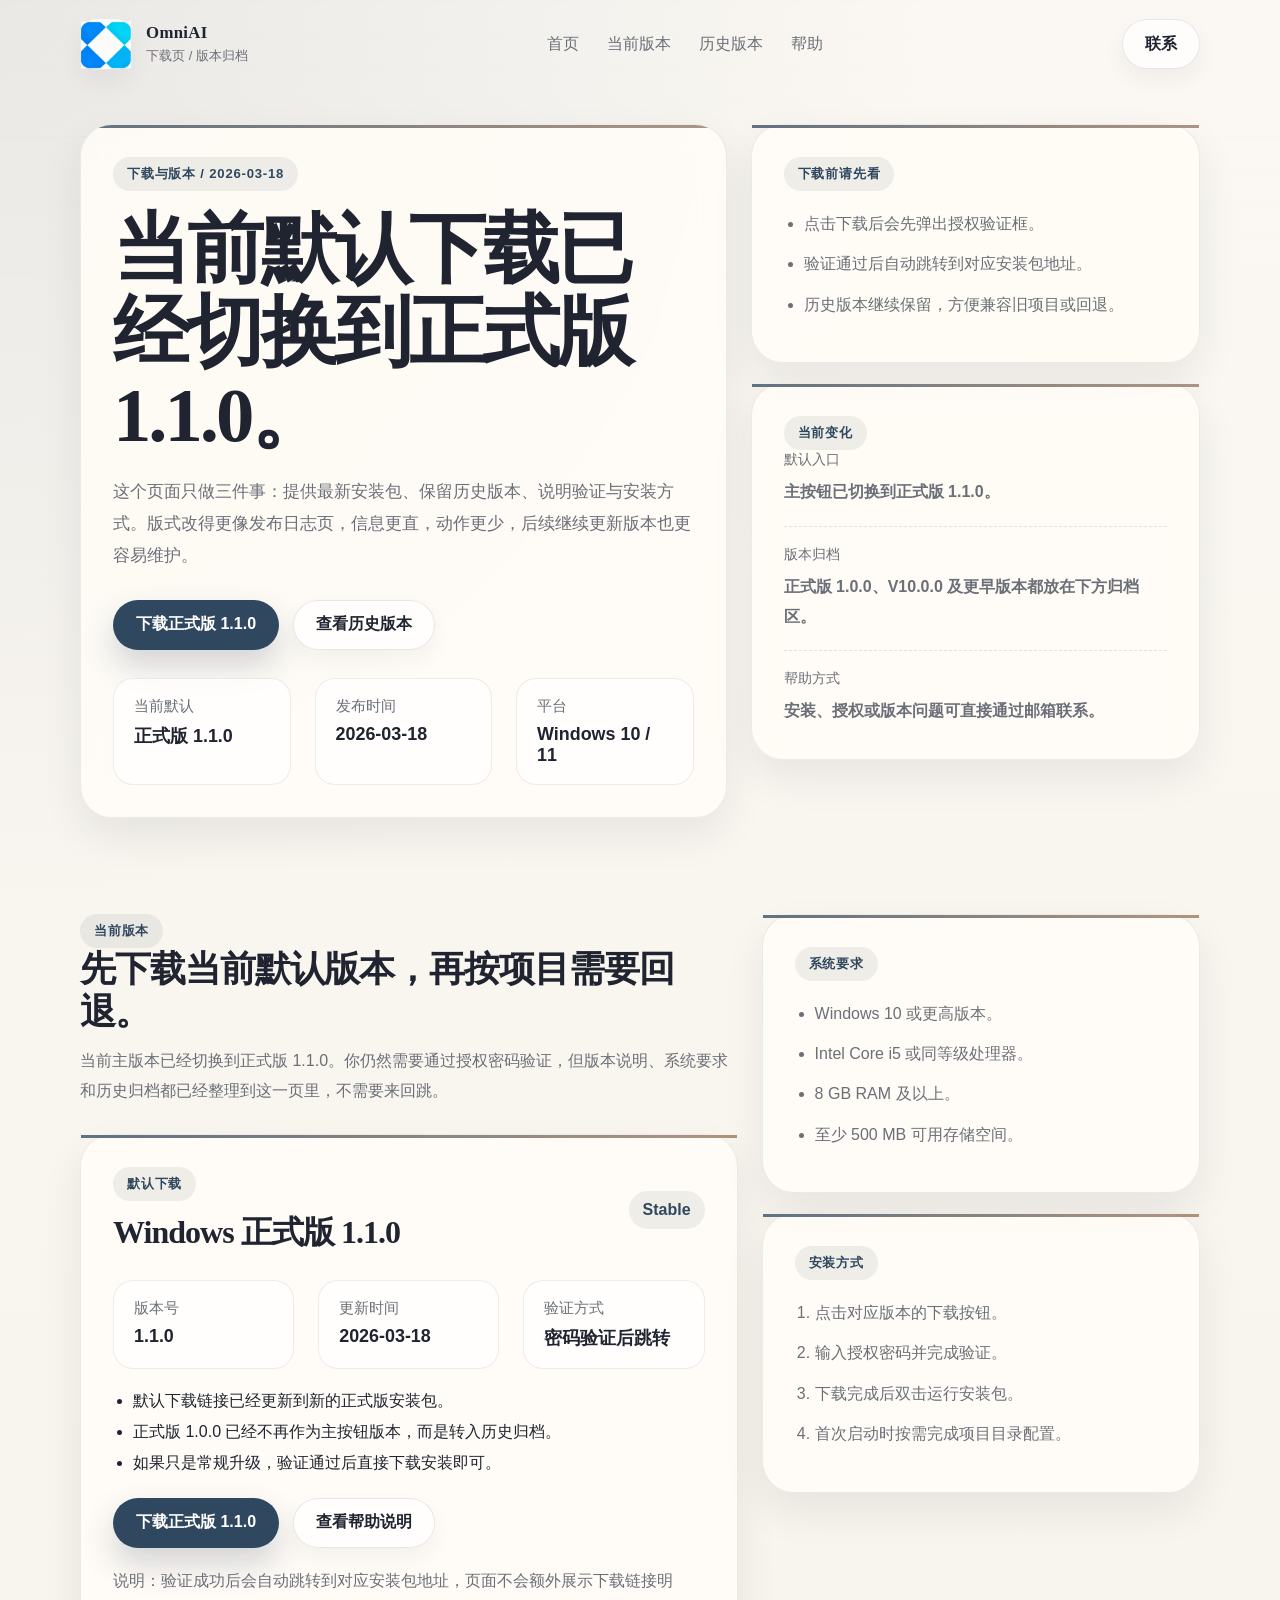
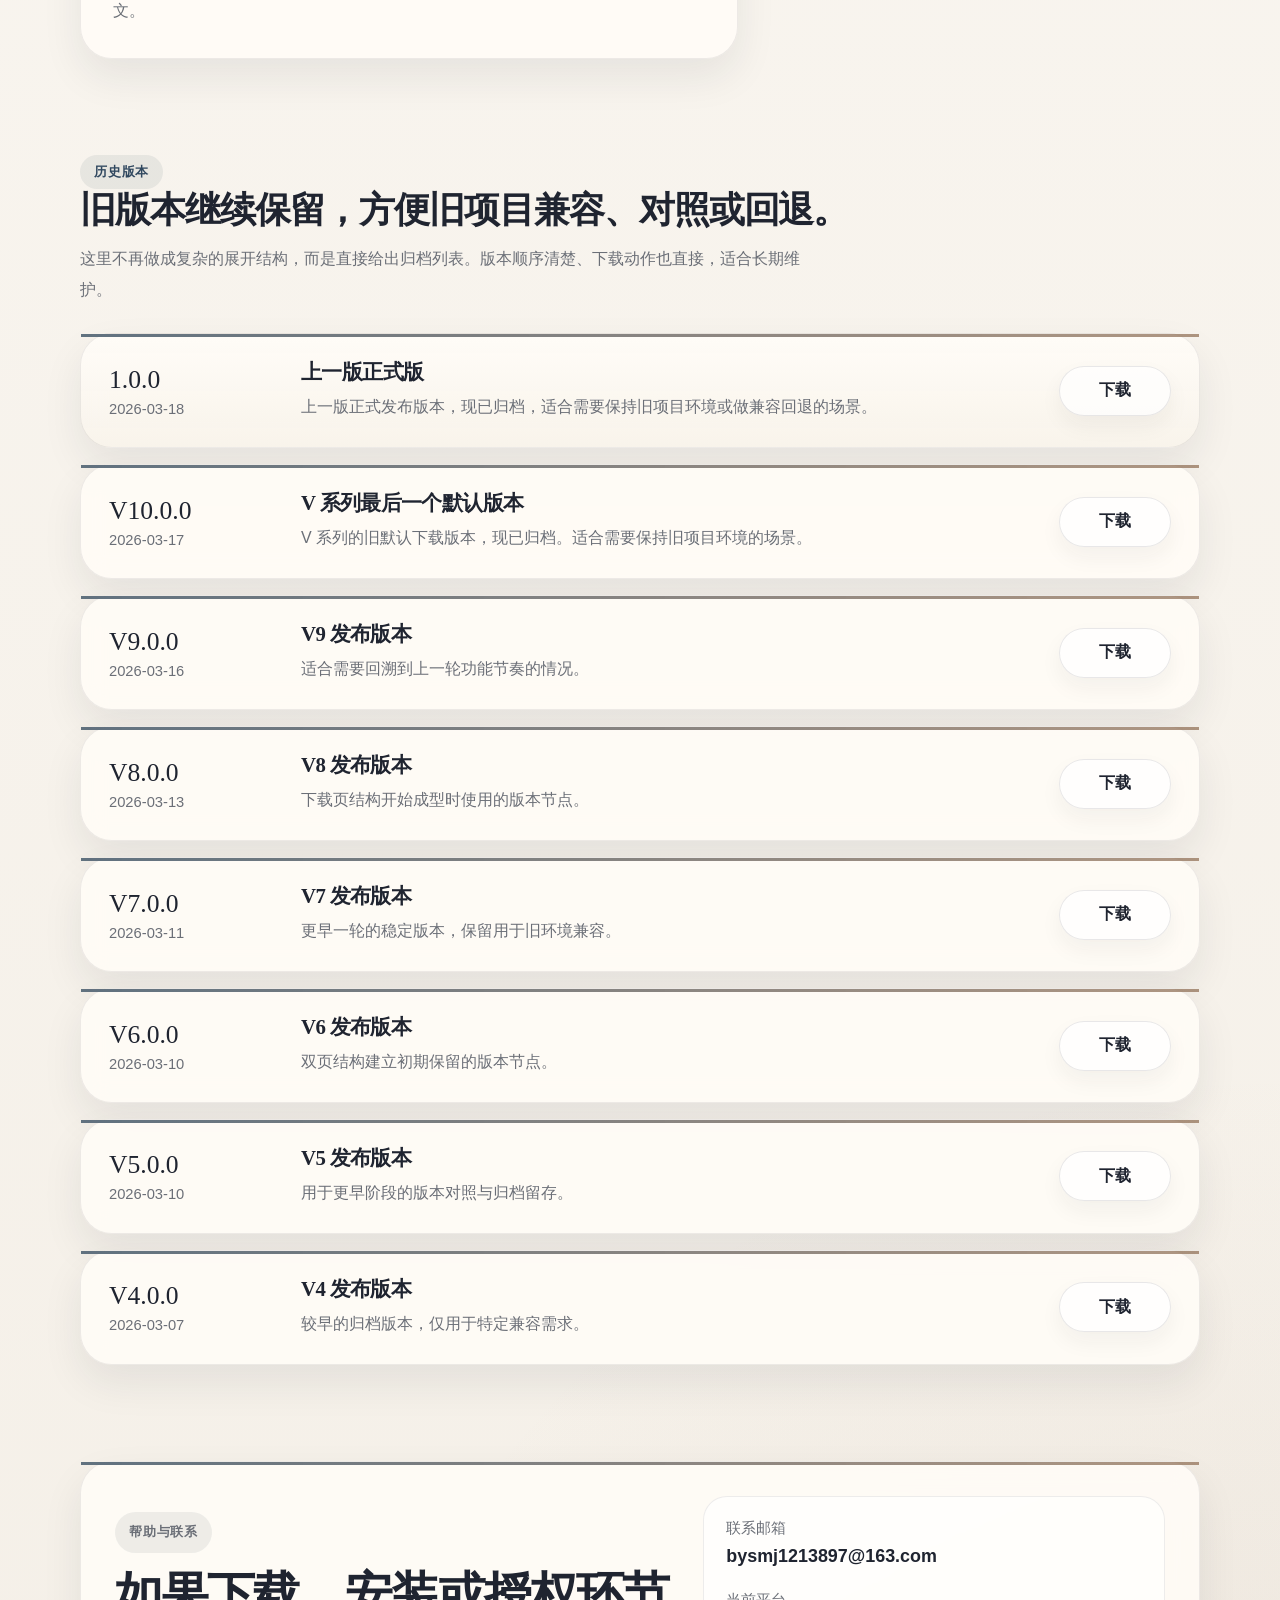
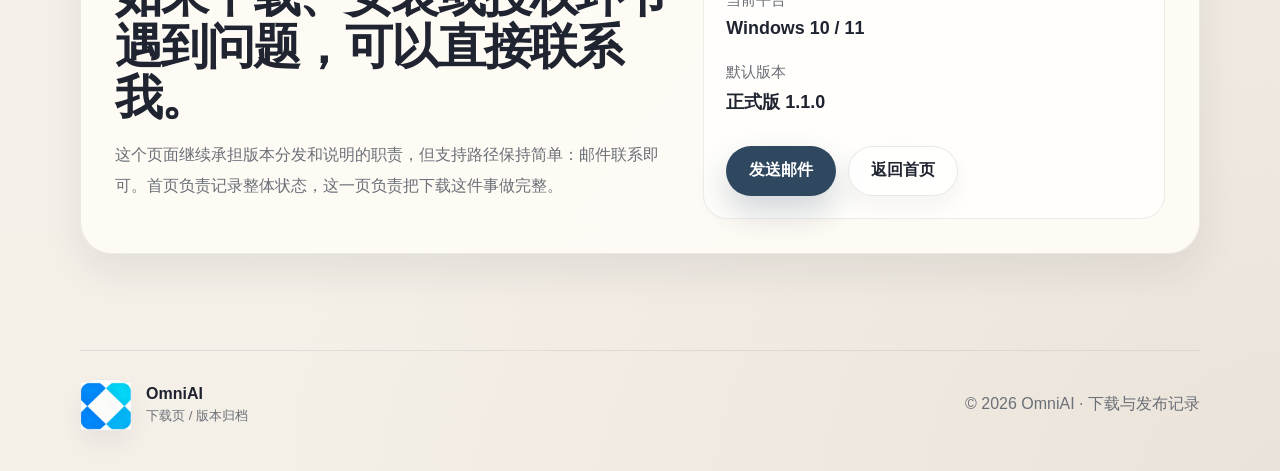
==== commit e39d6260: "Update site for official 1.1.0 release" ====
--- a/download.html
+++ b/download.html
@@ -3,8 +3,8 @@
 <head>
     <meta charset="UTF-8">
     <meta name="viewport" content="width=device-width, initial-scale=1.0">
-    <title>OmniAI | 下载页与版本归档</title>
-    <meta name="description" content="OmniAI 下载页，提供正式版 1.0.0 下载入口、历史版本归档、系统要求、安装说明与授权验证。">
+    <title>OmniAI | 正式版 1.1.0 下载页与版本归档</title>
+    <meta name="description" content="OmniAI 下载页，提供正式版 1.1.0 下载入口、历史版本归档、系统要求、安装说明与授权验证。">
     <meta name="theme-color" content="#f4efe7">
     <script>document.documentElement.classList.replace("no-js", "js");</script>
     <link rel="icon" href="logo.ico" sizes="any">
@@ -60,20 +60,20 @@
                 <div class="hero-grid">
                     <article class="paper-card hero-card" data-reveal>
                         <p class="eyebrow">下载与版本 / 2026-03-18</p>
-                        <h1>当前默认下载已经切换到正式版 1.0.0。</h1>
+                        <h1>当前默认下载已经切换到正式版 1.1.0。</h1>
                         <p class="lead">
                             这个页面只做三件事：提供最新安装包、保留历史版本、说明验证与安装方式。版式改得更像发布日志页，信息更直，动作更少，后续继续更新版本也更容易维护。
                         </p>
 
                         <div class="action-row">
-                            <button class="button button-primary" type="button" data-download-version="r100">下载正式版 1.0.0</button>
+                            <button class="button button-primary" type="button" data-download-version="r110">下载正式版 1.1.0</button>
                             <a class="button button-muted" href="#archive">查看历史版本</a>
                         </div>
 
                         <div class="fact-grid">
                             <div class="fact-item">
                                 <span>当前默认</span>
-                                <strong>正式版 1.0.0</strong>
+                                <strong>正式版 1.1.0</strong>
                             </div>
                             <div class="fact-item">
                                 <span>发布时间</span>
@@ -100,11 +100,11 @@
                             <p class="side-label">当前变化</p>
                             <div class="mini-post">
                                 <span>默认入口</span>
-                                <strong>主按钮已切换到正式版 1.0.0。</strong>
+                                <strong>主按钮已切换到正式版 1.1.0。</strong>
                             </div>
                             <div class="mini-post">
                                 <span>版本归档</span>
-                                <strong>V10.0.0 及更早版本都放在下方归档区。</strong>
+                                <strong>正式版 1.0.0、V10.0.0 及更早版本都放在下方归档区。</strong>
                             </div>
                             <div class="mini-post">
                                 <span>帮助方式</span>
@@ -123,7 +123,7 @@
                         <p class="section-kicker">当前版本</p>
                         <h2>先下载当前默认版本，再按项目需要回退。</h2>
                         <p class="section-copy">
-                            当前主版本已经切换到正式版 1.0.0。你仍然需要通过授权密码验证，但版本说明、系统要求和历史归档都已经整理到这一页里，不需要来回跳。
+                            当前主版本已经切换到正式版 1.1.0。你仍然需要通过授权密码验证，但版本说明、系统要求和历史归档都已经整理到这一页里，不需要来回跳。
                         </p>
                     </div>
 
@@ -131,7 +131,7 @@
                         <div class="release-head">
                             <div>
                                 <p class="side-label">默认下载</p>
-                                <h3>Windows 正式版 1.0.0</h3>
+                                <h3>Windows 正式版 1.1.0</h3>
                             </div>
                             <span class="release-badge">Stable</span>
                         </div>
@@ -139,7 +139,7 @@
                         <div class="release-metrics">
                             <div>
                                 <span>版本号</span>
-                                <strong>1.0.0</strong>
+                                <strong>1.1.0</strong>
                             </div>
                             <div>
                                 <span>更新时间</span>
@@ -153,12 +153,12 @@
 
                         <ul class="detail-list">
                             <li>默认下载链接已经更新到新的正式版安装包。</li>
-                            <li>V10.0.0 已经不再作为主按钮版本，而是转入历史归档。</li>
+                            <li>正式版 1.0.0 已经不再作为主按钮版本，而是转入历史归档。</li>
                             <li>如果只是常规升级，验证通过后直接下载安装即可。</li>
                         </ul>
 
                         <div class="action-row compact">
-                            <button class="button button-primary" type="button" data-download-version="r100">下载正式版 1.0.0</button>
+                            <button class="button button-primary" type="button" data-download-version="r110">下载正式版 1.1.0</button>
                             <a class="button button-muted" href="#support">查看帮助说明</a>
                         </div>
 
@@ -203,17 +203,29 @@
                 <div class="archive-list">
                     <article class="paper-card archive-row archive-current" data-reveal>
                         <div class="archive-meta">
+                            <span class="archive-version">1.0.0</span>
+                            <span class="archive-date">2026-03-18</span>
+                        </div>
+                        <div class="archive-copy">
+                            <h3>上一版正式版</h3>
+                            <p>上一版正式发布版本，现已归档，适合需要保持旧项目环境或做兼容回退的场景。</p>
+                        </div>
+                        <button class="button button-muted archive-action" type="button" data-download-version="r100">下载</button>
+                    </article>
+
+                    <article class="paper-card archive-row" data-reveal style="--delay:.05s">
+                        <div class="archive-meta">
                             <span class="archive-version">V10.0.0</span>
                             <span class="archive-date">2026-03-17</span>
                         </div>
                         <div class="archive-copy">
-                            <h3>上一个默认版本</h3>
-                            <p>原默认下载版本，现已归档。适合需要保持旧项目环境的场景。</p>
+                            <h3>V 系列最后一个默认版本</h3>
+                            <p>V 系列的旧默认下载版本，现已归档。适合需要保持旧项目环境的场景。</p>
                         </div>
                         <button class="button button-muted archive-action" type="button" data-download-version="v10">下载</button>
                     </article>
 
-                    <article class="paper-card archive-row" data-reveal style="--delay:.05s">
+                    <article class="paper-card archive-row" data-reveal style="--delay:.1s">
                         <div class="archive-meta">
                             <span class="archive-version">V9.0.0</span>
                             <span class="archive-date">2026-03-16</span>
@@ -225,7 +237,7 @@
                         <button class="button button-muted archive-action" type="button" data-download-version="v9">下载</button>
                     </article>
 
-                    <article class="paper-card archive-row" data-reveal style="--delay:.1s">
+                    <article class="paper-card archive-row" data-reveal style="--delay:.15s">
                         <div class="archive-meta">
                             <span class="archive-version">V8.0.0</span>
                             <span class="archive-date">2026-03-13</span>
@@ -237,7 +249,7 @@
                         <button class="button button-muted archive-action" type="button" data-download-version="v8">下载</button>
                     </article>
 
-                    <article class="paper-card archive-row" data-reveal style="--delay:.15s">
+                    <article class="paper-card archive-row" data-reveal style="--delay:.2s">
                         <div class="archive-meta">
                             <span class="archive-version">V7.0.0</span>
                             <span class="archive-date">2026-03-11</span>
@@ -249,7 +261,7 @@
                         <button class="button button-muted archive-action" type="button" data-download-version="v7">下载</button>
                     </article>
 
-                    <article class="paper-card archive-row" data-reveal style="--delay:.2s">
+                    <article class="paper-card archive-row" data-reveal style="--delay:.25s">
                         <div class="archive-meta">
                             <span class="archive-version">V6.0.0</span>
                             <span class="archive-date">2026-03-10</span>
@@ -261,7 +273,7 @@
                         <button class="button button-muted archive-action" type="button" data-download-version="v6">下载</button>
                     </article>
 
-                    <article class="paper-card archive-row" data-reveal style="--delay:.25s">
+                    <article class="paper-card archive-row" data-reveal style="--delay:.3s">
                         <div class="archive-meta">
                             <span class="archive-version">V5.0.0</span>
                             <span class="archive-date">2026-03-10</span>
@@ -273,7 +285,7 @@
                         <button class="button button-muted archive-action" type="button" data-download-version="v5">下载</button>
                     </article>
 
-                    <article class="paper-card archive-row" data-reveal style="--delay:.3s">
+                    <article class="paper-card archive-row" data-reveal style="--delay:.35s">
                         <div class="archive-meta">
                             <span class="archive-version">V4.0.0</span>
                             <span class="archive-date">2026-03-07</span>
@@ -310,7 +322,7 @@
                         </div>
                         <div>
                             <span>默认版本</span>
-                            <strong>正式版 1.0.0</strong>
+                            <strong>正式版 1.1.0</strong>
                         </div>
                         <div class="contact-actions">
                             <a class="button button-primary" href="mailto:bysmj1213897@163.com">发送邮件</a>
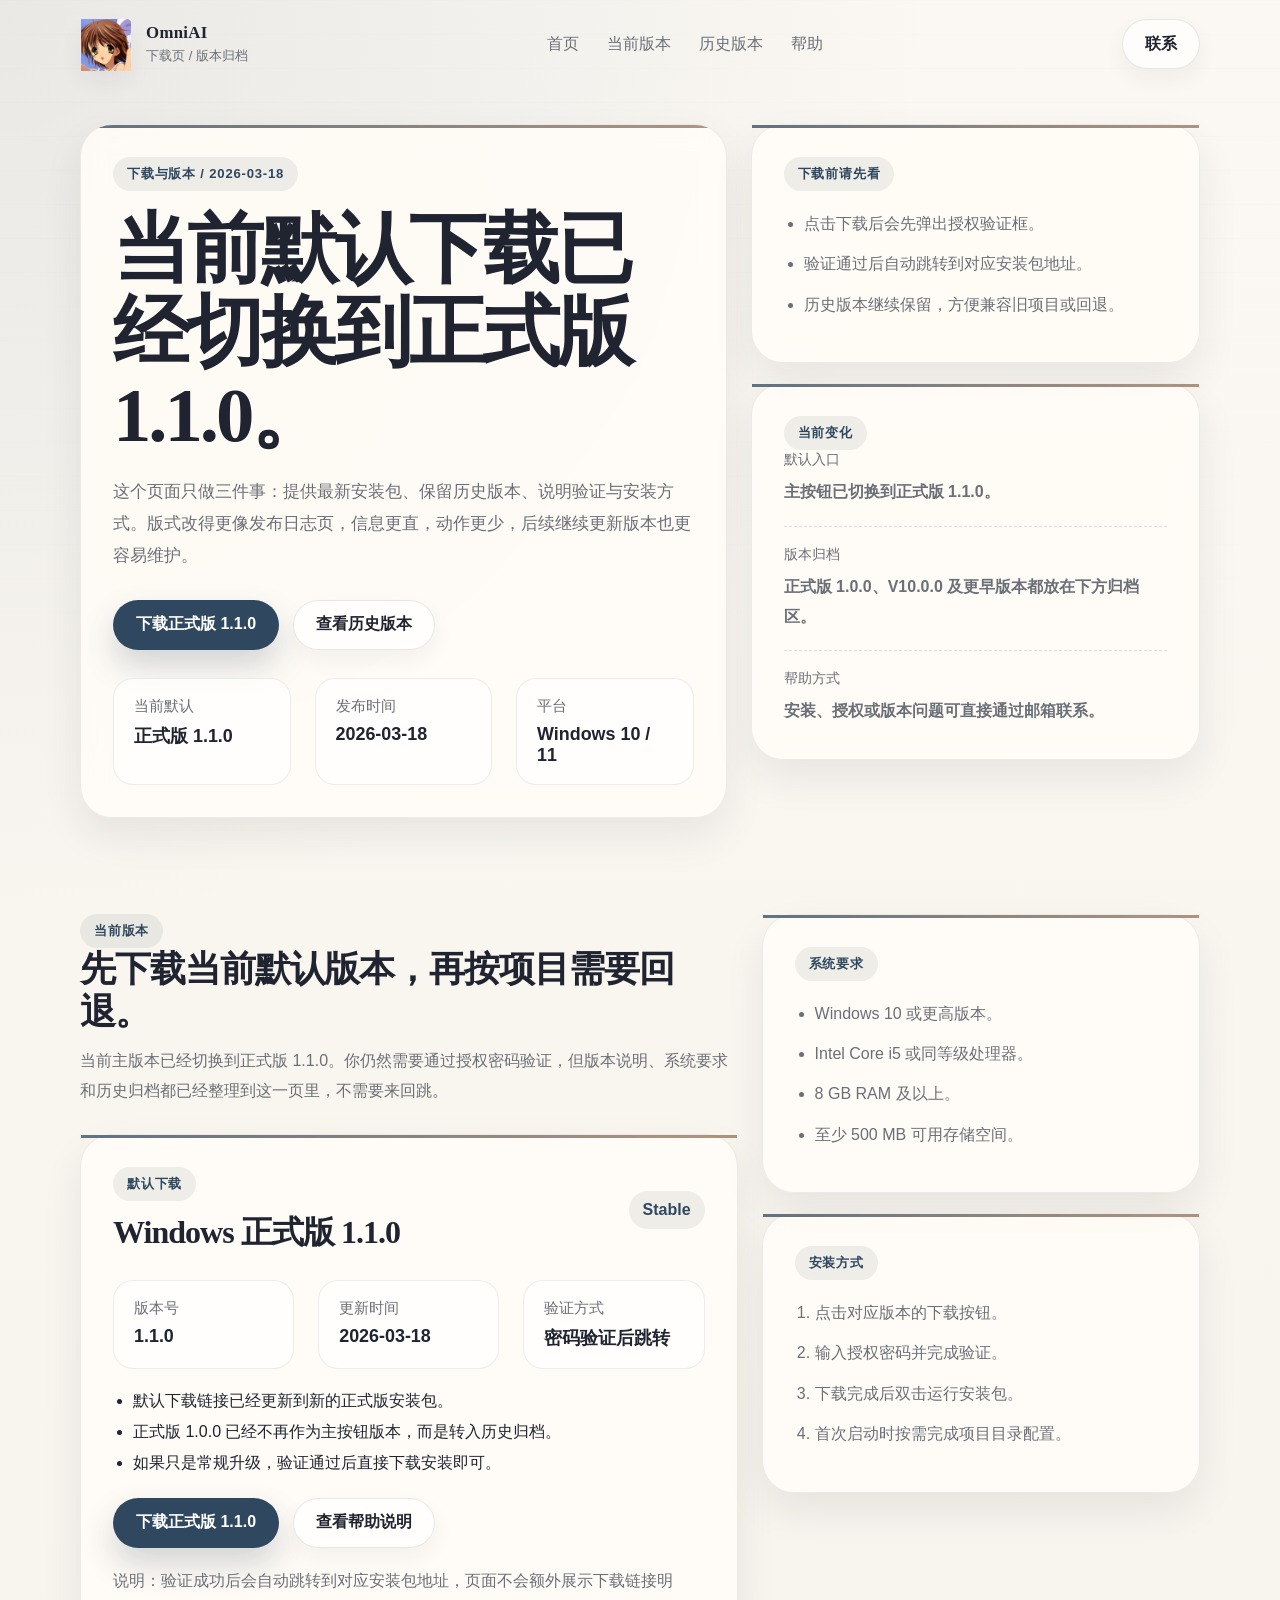
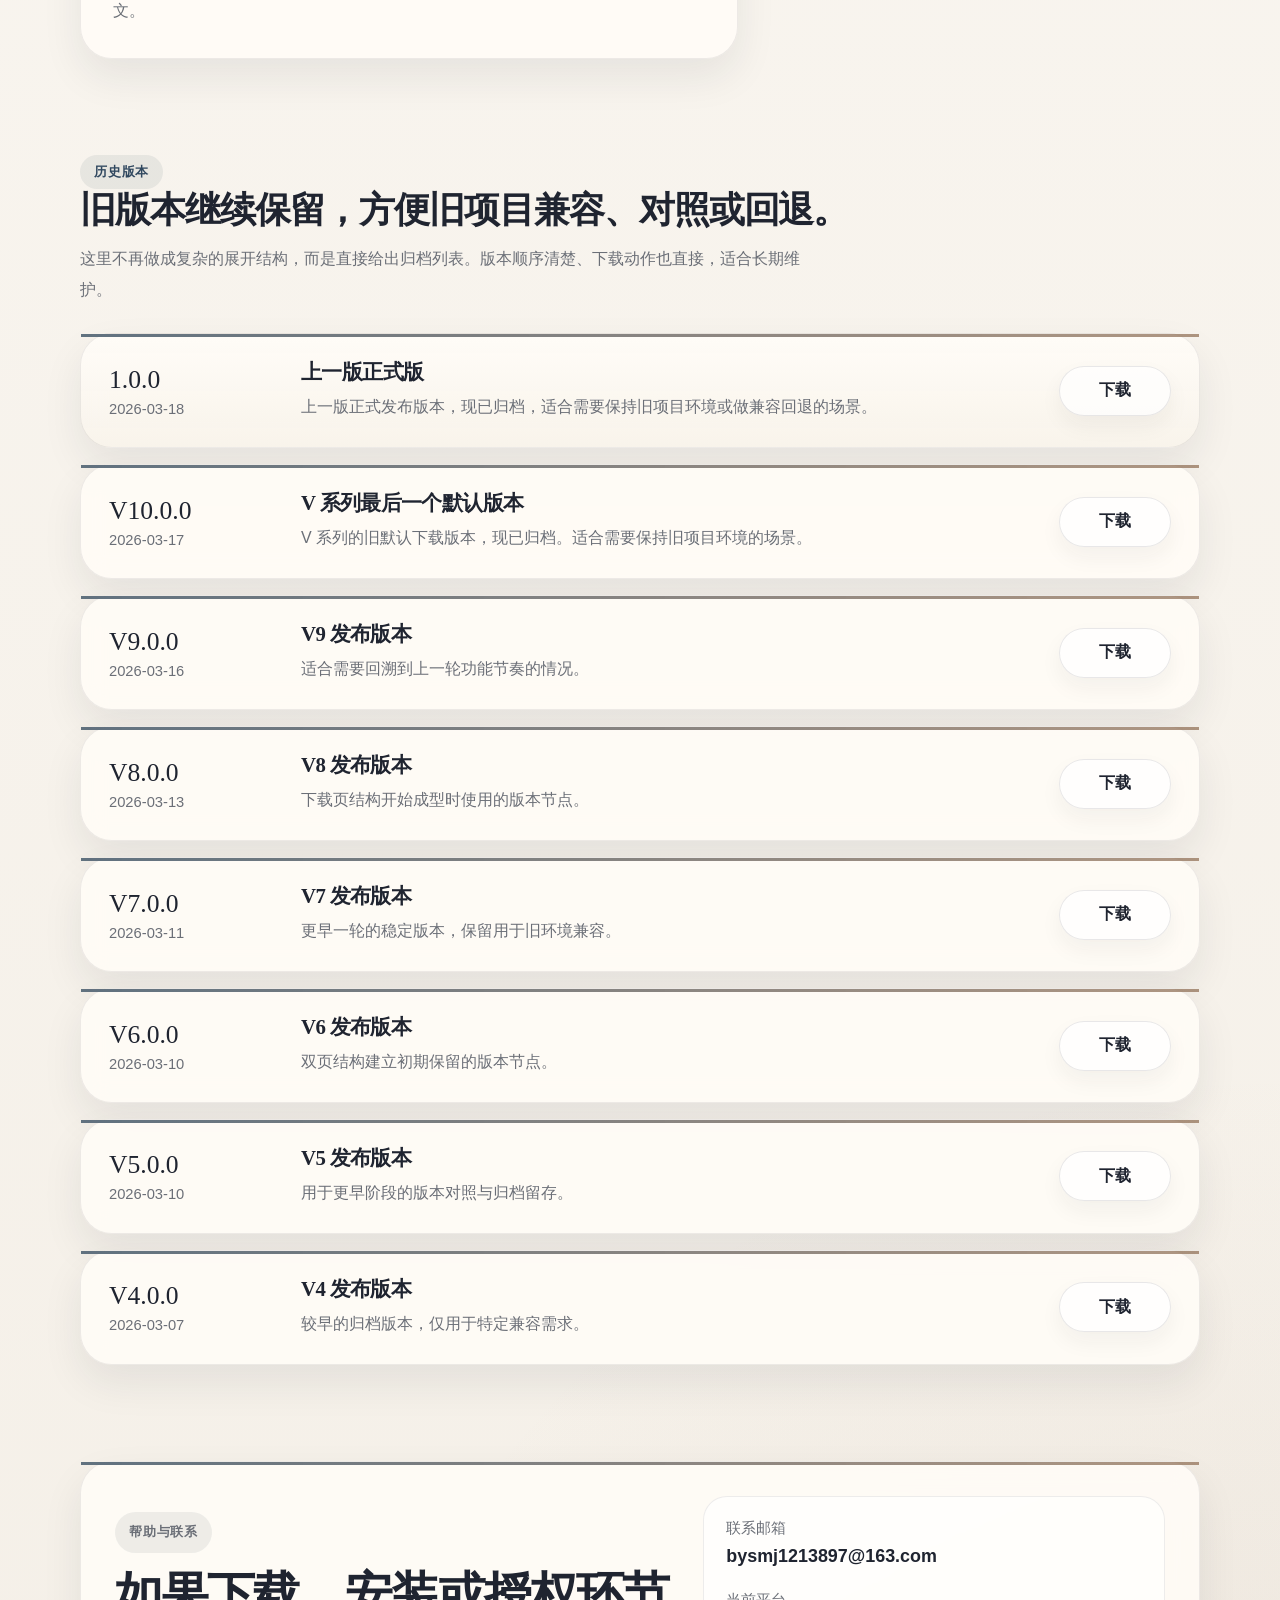
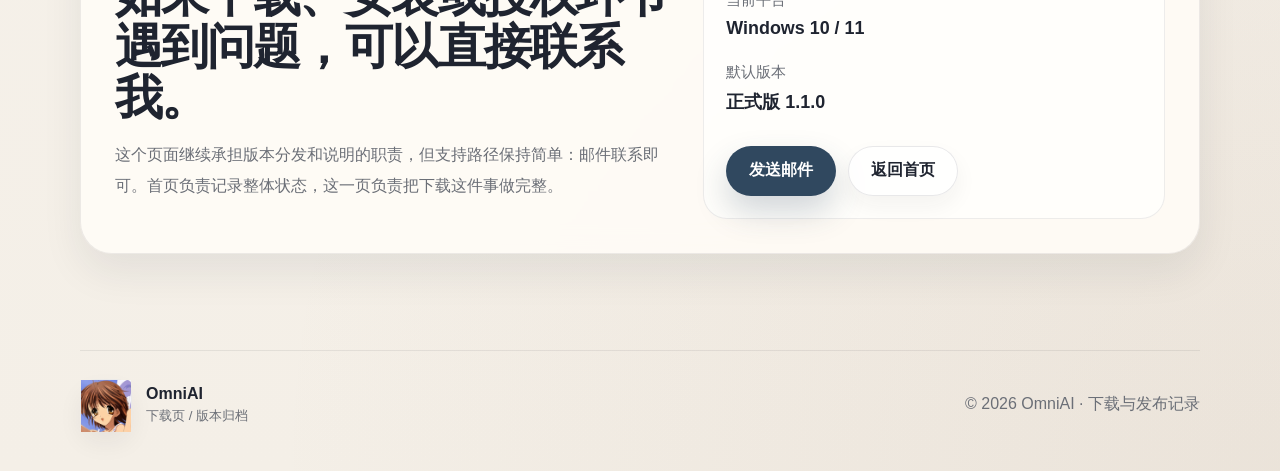
==== commit 6ee297dd: "Switch site logo to logo.png" ====
--- a/download.html
+++ b/download.html
@@ -7,8 +7,7 @@
     <meta name="description" content="OmniAI 下载页，提供正式版 1.1.0 下载入口、历史版本归档、系统要求、安装说明与授权验证。">
     <meta name="theme-color" content="#f4efe7">
     <script>document.documentElement.classList.replace("no-js", "js");</script>
-    <link rel="icon" href="logo.ico" sizes="any">
-    <link rel="icon" type="image/svg+xml" href="logo.svg">
+    <link rel="icon" type="image/png" href="logo.png">
     <link rel="stylesheet" href="styles.css">
 </head>
 <body class="page-download">
@@ -18,7 +17,7 @@
         <div class="topbar-inner">
             <a class="brand" href="index.html" aria-label="返回 OmniAI 首页">
                 <span class="brand-mark">
-                    <img src="logo.svg" alt="" width="52" height="52">
+                    <img src="logo.png" alt="" width="52" height="52">
                 </span>
                 <span class="brand-copy">
                     <strong>OmniAI</strong>
@@ -338,7 +337,7 @@
         <div class="container footer-inner">
             <div class="footer-brand">
                 <span class="brand-mark">
-                    <img src="logo.svg" alt="" width="52" height="52">
+                    <img src="logo.png" alt="" width="52" height="52">
                 </span>
                 <div>
                     <strong>OmniAI</strong>
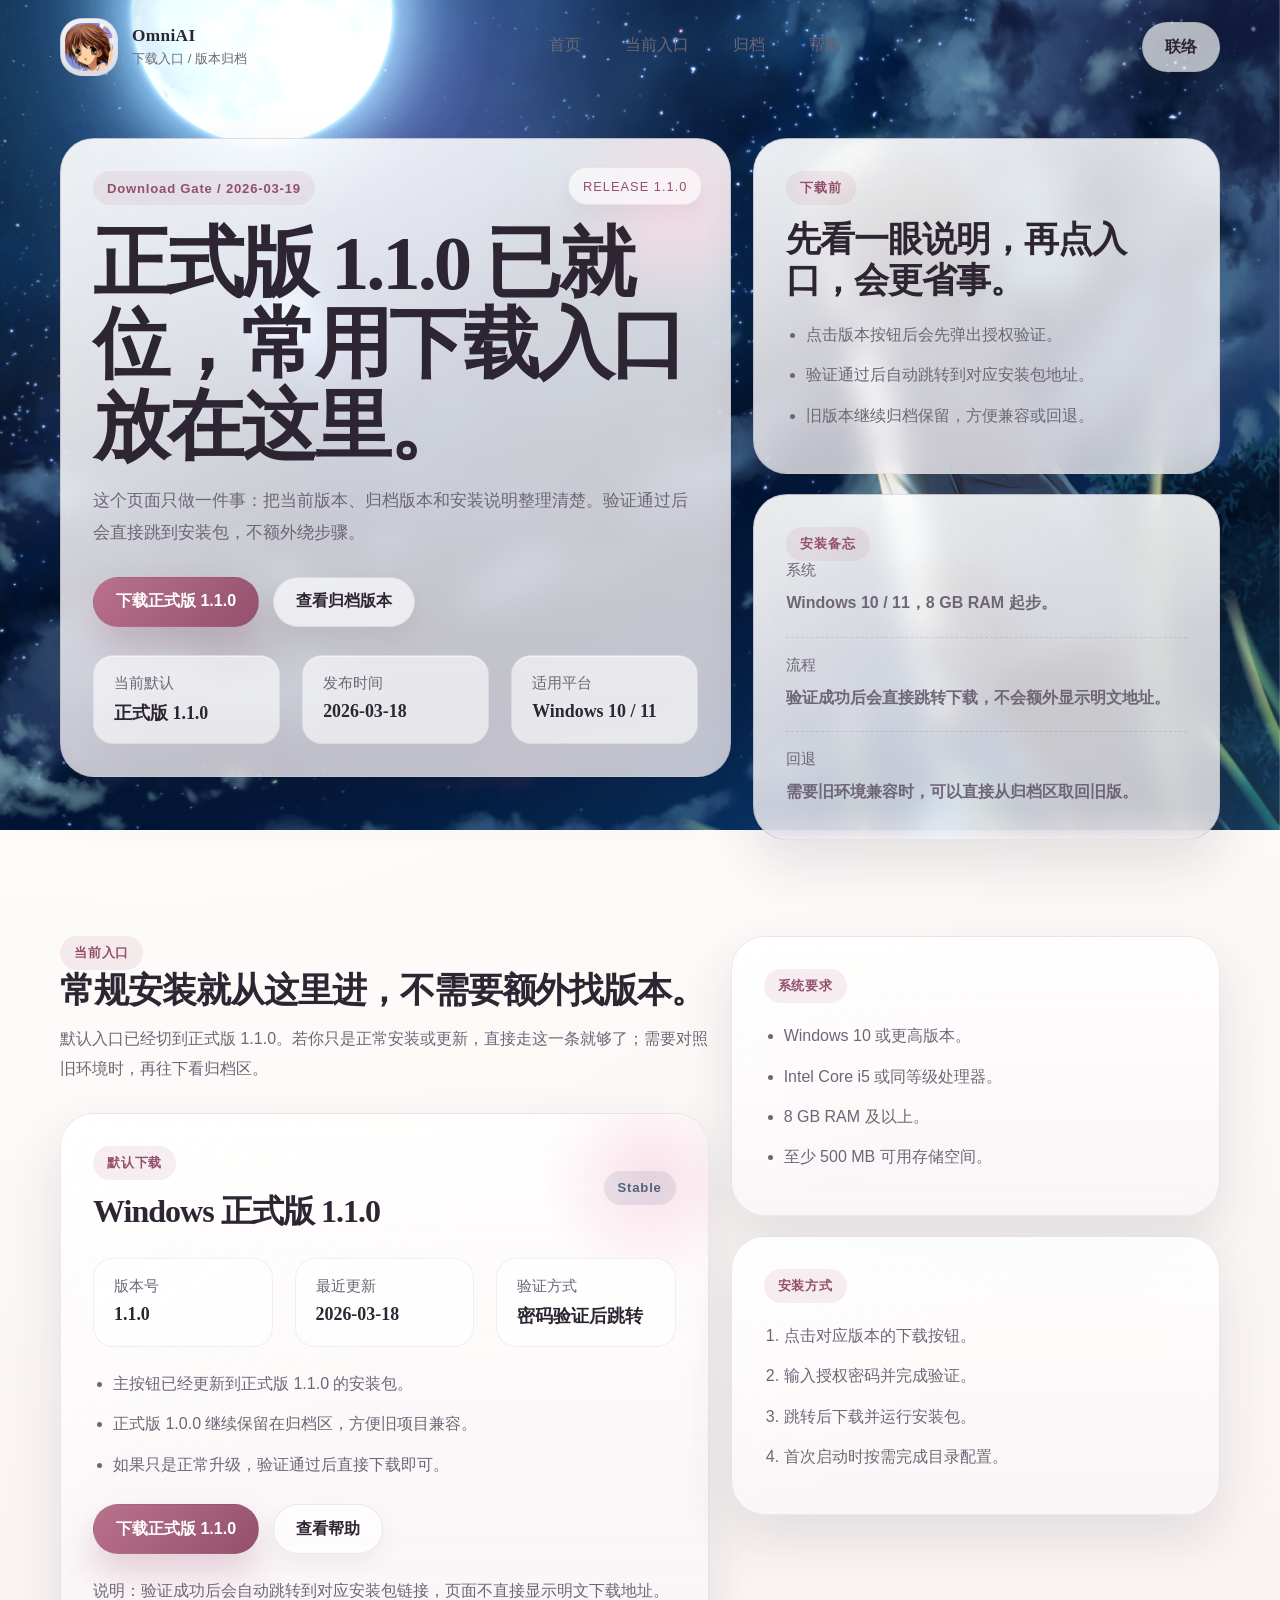
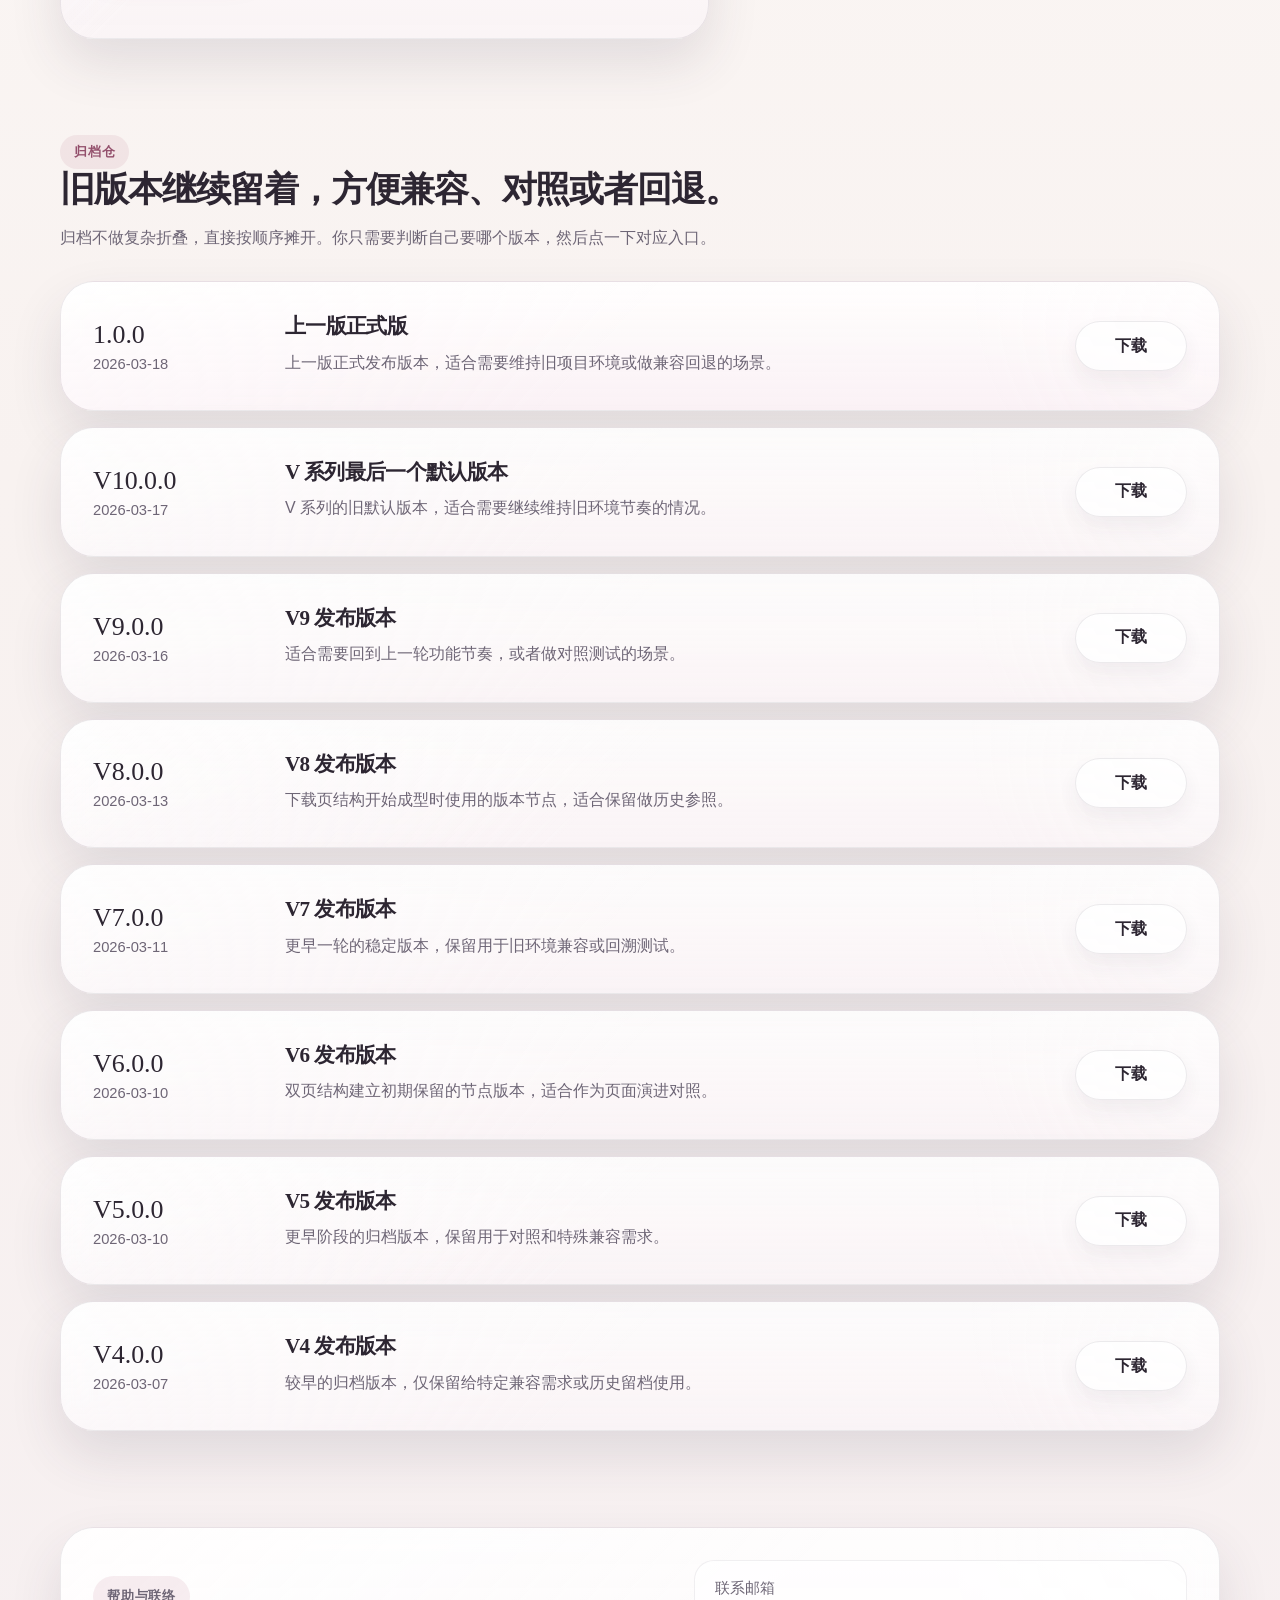
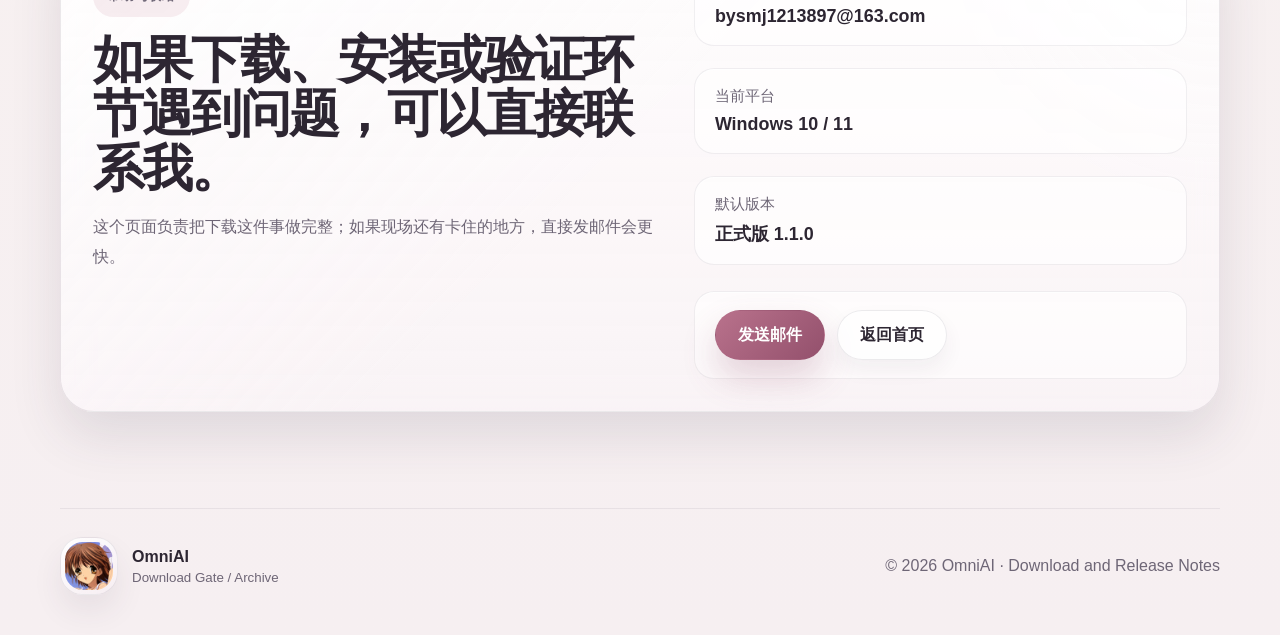
==== commit f559e457: "feat: redesign home and download pages" ====
--- a/download.html
+++ b/download.html
@@ -3,9 +3,9 @@
 <head>
     <meta charset="UTF-8">
     <meta name="viewport" content="width=device-width, initial-scale=1.0">
-    <title>OmniAI | 正式版 1.1.0 下载页与版本归档</title>
-    <meta name="description" content="OmniAI 下载页，提供正式版 1.1.0 下载入口、历史版本归档、系统要求、安装说明与授权验证。">
-    <meta name="theme-color" content="#f4efe7">
+    <title>OmniAI | 下载页</title>
+    <meta name="description" content="OmniAI 下载页，提供正式版 1.1.0 入口、历史归档、安装说明与授权验证。">
+    <meta name="theme-color" content="#f6efef">
     <script>document.documentElement.classList.replace("no-js", "js");</script>
     <link rel="icon" type="image/png" href="logo.png">
     <link rel="stylesheet" href="styles.css">
@@ -17,23 +17,23 @@
         <div class="topbar-inner">
             <a class="brand" href="index.html" aria-label="返回 OmniAI 首页">
                 <span class="brand-mark">
-                    <img src="logo.png" alt="" width="52" height="52">
+                    <img src="logo.png" alt="" width="58" height="58">
                 </span>
                 <span class="brand-copy">
                     <strong>OmniAI</strong>
-                    <small>下载页 / 版本归档</small>
+                    <small>下载入口 / 版本归档</small>
                 </span>
             </a>
 
             <nav class="nav-links" aria-label="主导航">
                 <a href="index.html">首页</a>
-                <a href="#latest">当前版本</a>
-                <a href="#archive">历史版本</a>
+                <a href="#latest">当前入口</a>
+                <a href="#archive">归档</a>
                 <a href="#support">帮助</a>
             </nav>
 
             <div class="topbar-actions">
-                <a class="button button-muted desktop-only" href="index.html#contact">联系</a>
+                <a class="button button-muted desktop-only" href="index.html#contact">联络</a>
                 <button class="mobile-toggle" id="mobileToggle" type="button" aria-expanded="false" aria-controls="mobilePanel" aria-label="打开菜单">
                     <span></span>
                     <span></span>
@@ -45,10 +45,10 @@
         <div class="mobile-panel" id="mobilePanel">
             <nav class="mobile-links" aria-label="移动端导航">
                 <a href="index.html">首页</a>
-                <a href="#latest">当前版本</a>
-                <a href="#archive">历史版本</a>
+                <a href="#latest">当前入口</a>
+                <a href="#archive">归档</a>
                 <a href="#support">帮助</a>
-                <a href="index.html#contact">联系</a>
+                <a href="index.html#contact">联络</a>
             </nav>
         </div>
     </header>
@@ -58,15 +58,16 @@
             <div class="container">
                 <div class="hero-grid">
                     <article class="paper-card hero-card" data-reveal>
-                        <p class="eyebrow">下载与版本 / 2026-03-18</p>
-                        <h1>当前默认下载已经切换到正式版 1.1.0。</h1>
+                        <p class="eyebrow">Download Gate / 2026-03-19</p>
+                        <span class="hero-mark">Release 1.1.0</span>
+                        <h1>正式版 1.1.0 已就位，常用下载入口放在这里。</h1>
                         <p class="lead">
-                            这个页面只做三件事：提供最新安装包、保留历史版本、说明验证与安装方式。版式改得更像发布日志页，信息更直，动作更少，后续继续更新版本也更容易维护。
+                            这个页面只做一件事：把当前版本、归档版本和安装说明整理清楚。验证通过后会直接跳到安装包，不额外绕步骤。
                         </p>
 
                         <div class="action-row">
                             <button class="button button-primary" type="button" data-download-version="r110">下载正式版 1.1.0</button>
-                            <a class="button button-muted" href="#archive">查看历史版本</a>
+                            <a class="button button-muted" href="#archive">查看归档版本</a>
                         </div>
 
                         <div class="fact-grid">
@@ -79,7 +80,7 @@
                                 <strong>2026-03-18</strong>
                             </div>
                             <div class="fact-item">
-                                <span>平台</span>
+                                <span>适用平台</span>
                                 <strong>Windows 10 / 11</strong>
                             </div>
                         </div>
@@ -87,27 +88,28 @@
 
                     <aside class="side-stack">
                         <section class="paper-card side-card" data-reveal style="--delay:.08s">
-                            <p class="side-label">下载前请先看</p>
+                            <p class="side-label">下载前</p>
+                            <h2 class="side-title">先看一眼说明，再点入口，会更省事。</h2>
                             <ul class="plain-list">
-                                <li>点击下载后会先弹出授权验证框。</li>
+                                <li>点击版本按钮后会先弹出授权验证。</li>
                                 <li>验证通过后自动跳转到对应安装包地址。</li>
-                                <li>历史版本继续保留，方便兼容旧项目或回退。</li>
+                                <li>旧版本继续归档保留，方便兼容或回退。</li>
                             </ul>
                         </section>
 
                         <section class="paper-card side-card" data-reveal style="--delay:.14s">
-                            <p class="side-label">当前变化</p>
+                            <p class="side-label">安装备忘</p>
                             <div class="mini-post">
-                                <span>默认入口</span>
-                                <strong>主按钮已切换到正式版 1.1.0。</strong>
+                                <span>系统</span>
+                                <strong>Windows 10 / 11，8 GB RAM 起步。</strong>
                             </div>
                             <div class="mini-post">
-                                <span>版本归档</span>
-                                <strong>正式版 1.0.0、V10.0.0 及更早版本都放在下方归档区。</strong>
+                                <span>流程</span>
+                                <strong>验证成功后会直接跳转下载，不会额外显示明文地址。</strong>
                             </div>
                             <div class="mini-post">
-                                <span>帮助方式</span>
-                                <strong>安装、授权或版本问题可直接通过邮箱联系。</strong>
+                                <span>回退</span>
+                                <strong>需要旧环境兼容时，可以直接从归档区取回旧版。</strong>
                             </div>
                         </section>
                     </aside>
@@ -119,10 +121,10 @@
             <div class="container section-grid">
                 <div class="content-column">
                     <div class="section-heading" data-reveal>
-                        <p class="section-kicker">当前版本</p>
-                        <h2>先下载当前默认版本，再按项目需要回退。</h2>
+                        <p class="section-kicker">当前入口</p>
+                        <h2>常规安装就从这里进，不需要额外找版本。</h2>
                         <p class="section-copy">
-                            当前主版本已经切换到正式版 1.1.0。你仍然需要通过授权密码验证，但版本说明、系统要求和历史归档都已经整理到这一页里，不需要来回跳。
+                            默认入口已经切到正式版 1.1.0。若你只是正常安装或更新，直接走这一条就够了；需要对照旧环境时，再往下看归档区。
                         </p>
                     </div>
 
@@ -141,7 +143,7 @@
                                 <strong>1.1.0</strong>
                             </div>
                             <div>
-                                <span>更新时间</span>
+                                <span>最近更新</span>
                                 <strong>2026-03-18</strong>
                             </div>
                             <div>
@@ -151,17 +153,17 @@
                         </div>
 
                         <ul class="detail-list">
-                            <li>默认下载链接已经更新到新的正式版安装包。</li>
-                            <li>正式版 1.0.0 已经不再作为主按钮版本，而是转入历史归档。</li>
-                            <li>如果只是常规升级，验证通过后直接下载安装即可。</li>
+                            <li>主按钮已经更新到正式版 1.1.0 的安装包。</li>
+                            <li>正式版 1.0.0 继续保留在归档区，方便旧项目兼容。</li>
+                            <li>如果只是正常升级，验证通过后直接下载即可。</li>
                         </ul>
 
                         <div class="action-row compact">
                             <button class="button button-primary" type="button" data-download-version="r110">下载正式版 1.1.0</button>
-                            <a class="button button-muted" href="#support">查看帮助说明</a>
-                        </div>
-
-                        <p class="panel-note">说明：验证成功后会自动跳转到对应安装包地址，页面不会额外展示下载链接明文。</p>
+                            <a class="button button-muted" href="#support">查看帮助</a>
+                        </div>
+
+                        <p class="panel-note">说明：验证成功后会自动跳转到对应安装包链接，页面不直接显示明文下载地址。</p>
                     </article>
                 </div>
 
@@ -181,8 +183,8 @@
                         <ol class="ordered-list">
                             <li>点击对应版本的下载按钮。</li>
                             <li>输入授权密码并完成验证。</li>
-                            <li>下载完成后双击运行安装包。</li>
-                            <li>首次启动时按需完成项目目录配置。</li>
+                            <li>跳转后下载并运行安装包。</li>
+                            <li>首次启动时按需完成目录配置。</li>
                         </ol>
                     </section>
                 </aside>
@@ -192,10 +194,10 @@
         <section class="section" id="archive">
             <div class="container">
                 <div class="section-heading" data-reveal>
-                    <p class="section-kicker">历史版本</p>
-                    <h2>旧版本继续保留，方便旧项目兼容、对照或回退。</h2>
+                    <p class="section-kicker">归档仓</p>
+                    <h2>旧版本继续留着，方便兼容、对照或者回退。</h2>
                     <p class="section-copy">
-                        这里不再做成复杂的展开结构，而是直接给出归档列表。版本顺序清楚、下载动作也直接，适合长期维护。
+                        归档不做复杂折叠，直接按顺序摊开。你只需要判断自己要哪个版本，然后点一下对应入口。
                     </p>
                 </div>
 
@@ -207,7 +209,7 @@
                         </div>
                         <div class="archive-copy">
                             <h3>上一版正式版</h3>
-                            <p>上一版正式发布版本，现已归档，适合需要保持旧项目环境或做兼容回退的场景。</p>
+                            <p>上一版正式发布版本，适合需要维持旧项目环境或做兼容回退的场景。</p>
                         </div>
                         <button class="button button-muted archive-action" type="button" data-download-version="r100">下载</button>
                     </article>
@@ -219,7 +221,7 @@
                         </div>
                         <div class="archive-copy">
                             <h3>V 系列最后一个默认版本</h3>
-                            <p>V 系列的旧默认下载版本，现已归档。适合需要保持旧项目环境的场景。</p>
+                            <p>V 系列的旧默认版本，适合需要继续维持旧环境节奏的情况。</p>
                         </div>
                         <button class="button button-muted archive-action" type="button" data-download-version="v10">下载</button>
                     </article>
@@ -231,7 +233,7 @@
                         </div>
                         <div class="archive-copy">
                             <h3>V9 发布版本</h3>
-                            <p>适合需要回溯到上一轮功能节奏的情况。</p>
+                            <p>适合需要回到上一轮功能节奏，或者做对照测试的场景。</p>
                         </div>
                         <button class="button button-muted archive-action" type="button" data-download-version="v9">下载</button>
                     </article>
@@ -243,7 +245,7 @@
                         </div>
                         <div class="archive-copy">
                             <h3>V8 发布版本</h3>
-                            <p>下载页结构开始成型时使用的版本节点。</p>
+                            <p>下载页结构开始成型时使用的版本节点，适合保留做历史参照。</p>
                         </div>
                         <button class="button button-muted archive-action" type="button" data-download-version="v8">下载</button>
                     </article>
@@ -255,7 +257,7 @@
                         </div>
                         <div class="archive-copy">
                             <h3>V7 发布版本</h3>
-                            <p>更早一轮的稳定版本，保留用于旧环境兼容。</p>
+                            <p>更早一轮的稳定版本，保留用于旧环境兼容或回溯测试。</p>
                         </div>
                         <button class="button button-muted archive-action" type="button" data-download-version="v7">下载</button>
                     </article>
@@ -267,7 +269,7 @@
                         </div>
                         <div class="archive-copy">
                             <h3>V6 发布版本</h3>
-                            <p>双页结构建立初期保留的版本节点。</p>
+                            <p>双页结构建立初期保留的节点版本，适合作为页面演进对照。</p>
                         </div>
                         <button class="button button-muted archive-action" type="button" data-download-version="v6">下载</button>
                     </article>
@@ -279,7 +281,7 @@
                         </div>
                         <div class="archive-copy">
                             <h3>V5 发布版本</h3>
-                            <p>用于更早阶段的版本对照与归档留存。</p>
+                            <p>更早阶段的归档版本，保留用于对照和特殊兼容需求。</p>
                         </div>
                         <button class="button button-muted archive-action" type="button" data-download-version="v5">下载</button>
                     </article>
@@ -291,7 +293,7 @@
                         </div>
                         <div class="archive-copy">
                             <h3>V4 发布版本</h3>
-                            <p>较早的归档版本，仅用于特定兼容需求。</p>
+                            <p>较早的归档版本，仅保留给特定兼容需求或历史留档使用。</p>
                         </div>
                         <button class="button button-muted archive-action" type="button" data-download-version="v4">下载</button>
                     </article>
@@ -303,10 +305,10 @@
             <div class="container">
                 <div class="paper-card contact-card" data-reveal>
                     <div class="contact-copy">
-                        <p class="section-kicker">帮助与联系</p>
-                        <h2>如果下载、安装或授权环节遇到问题，可以直接联系我。</h2>
+                        <p class="section-kicker">帮助与联络</p>
+                        <h2>如果下载、安装或验证环节遇到问题，可以直接联系我。</h2>
                         <p>
-                            这个页面继续承担版本分发和说明的职责，但支持路径保持简单：邮件联系即可。首页负责记录整体状态，这一页负责把下载这件事做完整。
+                            这个页面负责把下载这件事做完整；如果现场还有卡住的地方，直接发邮件会更快。
                         </p>
                     </div>
 
@@ -337,14 +339,14 @@
         <div class="container footer-inner">
             <div class="footer-brand">
                 <span class="brand-mark">
-                    <img src="logo.png" alt="" width="52" height="52">
+                    <img src="logo.png" alt="" width="58" height="58">
                 </span>
                 <div>
                     <strong>OmniAI</strong>
-                    <small>下载页 / 版本归档</small>
-                </div>
-            </div>
-            <p>© 2026 OmniAI · 下载与发布记录</p>
+                    <small>Download Gate / Archive</small>
+                </div>
+            </div>
+            <p>&copy; 2026 OmniAI · Download and Release Notes</p>
         </div>
     </footer>
 
@@ -353,13 +355,13 @@
             <div class="modal-head">
                 <div>
                     <p class="side-label">授权验证</p>
-                    <h2 id="dialogTitle">输入密码后跳转下载</h2>
-                </div>
-                <button class="modal-close" type="button" id="closeModal" aria-label="关闭下载验证弹窗">×</button>
+                    <h2 id="dialogTitle">输入密码后继续下载</h2>
+                </div>
+                <button class="modal-close" type="button" id="closeModal" aria-label="关闭下载验证弹窗">&times;</button>
             </div>
 
             <div class="modal-body">
-                <p class="modal-copy">请输入下载授权密码。验证成功后，页面会自动跳转到你选择的版本安装包地址。</p>
+                <p class="modal-copy">请输入下载授权密码。验证成功后，页面会自动跳转到你选择的安装包地址。</p>
                 <label class="field-label" for="downloadPassword">下载密码</label>
                 <input class="field" id="downloadPassword" type="password" autocomplete="off" placeholder="输入下载密码">
                 <p class="field-error" id="passwordError" role="alert">密码错误，请重新输入。</p>
--- a/styles.css
+++ b/styles.css
@@ -1,20 +1,26 @@
 :root {
-    --bg: #f4efe7;
-    --paper: rgba(255, 252, 247, 0.9);
-    --paper-strong: #fffdf9;
-    --ink: #1f2430;
-    --muted: #6b6f77;
-    --line: rgba(31, 36, 48, 0.12);
-    --line-strong: rgba(31, 36, 48, 0.2);
-    --accent: #586a79;
-    --accent-strong: #30485f;
-    --accent-soft: rgba(88, 106, 121, 0.1);
-    --warm: #8d6b50;
-    --shadow: 0 18px 40px rgba(31, 36, 48, 0.08);
-    --shadow-strong: 0 26px 60px rgba(31, 36, 48, 0.1);
-    --radius: 24px;
-    --radius-large: 32px;
-    --container: 1120px;
+    --bg: #f7f0ee;
+    --bg-soft: #fffaf8;
+    --surface: rgba(255, 250, 248, 0.8);
+    --surface-strong: rgba(255, 255, 255, 0.92);
+    --surface-soft: rgba(250, 244, 247, 0.82);
+    --text: #2d2632;
+    --muted: #6e6676;
+    --line: rgba(73, 59, 81, 0.12);
+    --line-strong: rgba(73, 59, 81, 0.22);
+    --accent: #b9728c;
+    --accent-strong: #93506c;
+    --accent-soft: rgba(185, 114, 140, 0.12);
+    --accent-cool: #73839d;
+    --accent-cool-soft: rgba(115, 131, 157, 0.16);
+    --shadow: 0 24px 52px rgba(60, 46, 71, 0.12);
+    --shadow-soft: 0 16px 30px rgba(60, 46, 71, 0.08);
+    --shadow-strong: 0 30px 70px rgba(60, 46, 71, 0.16);
+    --radius-xl: 34px;
+    --radius-lg: 26px;
+    --radius-md: 20px;
+    --radius-sm: 16px;
+    --container: 1160px;
 }
 
 * {
@@ -27,24 +33,41 @@
 
 body {
     margin: 0;
-    color: var(--ink);
-    font-family: "PingFang SC", "Microsoft YaHei", "Noto Sans CJK SC", sans-serif;
+    color: var(--text);
+    font-family: "PingFang SC", "Hiragino Sans GB", "Microsoft YaHei", "Noto Sans CJK SC", sans-serif;
     background:
-        radial-gradient(circle at top left, rgba(88, 106, 121, 0.11), transparent 24%),
-        radial-gradient(circle at bottom right, rgba(141, 107, 80, 0.09), transparent 26%),
-        linear-gradient(180deg, #fbf8f3 0%, var(--bg) 100%);
+        radial-gradient(circle at 12% 8%, rgba(255, 255, 255, 0.92), transparent 30%),
+        linear-gradient(180deg, #fffdfb 0%, #f8f2f0 54%, #f6eff1 100%);
     overflow-x: hidden;
 }
 
-body::before {
+body::before,
+body::after {
     content: "";
     position: fixed;
     inset: 0;
-    z-index: -1;
     pointer-events: none;
-    background-image: linear-gradient(rgba(31, 36, 48, 0.028) 1px, transparent 1px);
-    background-size: 100% 34px;
-    mask-image: linear-gradient(180deg, rgba(0, 0, 0, 0.34), transparent 90%);
+}
+
+body::before {
+    z-index: -3;
+    opacity: 1;
+    background-repeat: no-repeat;
+    background-position: center top;
+    background-size: max(100vw, 164vh) auto;
+}
+
+body.page-home::before {
+    background-image: url("test1.png");
+}
+
+body.page-download::before {
+    background-image: url("test2.png");
+}
+
+body::after {
+    z-index: -2;
+    background: none;
 }
 
 body.modal-open {
@@ -63,16 +86,8 @@
 
 button,
 input {
+    color: inherit;
     font: inherit;
-    color: inherit;
-}
-
-code {
-    padding: 0.16em 0.42em;
-    border-radius: 8px;
-    background: rgba(31, 36, 48, 0.06);
-    font-family: "Cascadia Code", "Consolas", monospace;
-    font-size: 0.94em;
 }
 
 p,
@@ -86,14 +101,16 @@
 h2,
 h3,
 .brand strong,
+.fact-item strong,
+.release-metrics strong,
 .archive-version,
-.principle-index,
+.setting-index,
 .timeline-date strong {
-    font-family: "Songti SC", "Noto Serif CJK SC", "Source Han Serif SC", serif;
+    font-family: "Georgia", "Songti SC", "Noto Serif CJK SC", "Source Han Serif SC", serif;
 }
 
 :focus-visible {
-    outline: 3px solid rgba(88, 106, 121, 0.3);
+    outline: 3px solid rgba(185, 114, 140, 0.28);
     outline-offset: 3px;
 }
 
@@ -101,12 +118,12 @@
     position: absolute;
     left: 16px;
     top: 16px;
-    z-index: 100;
+    z-index: 200;
     padding: 12px 16px;
     border-radius: 14px;
-    background: var(--ink);
+    background: var(--text);
     color: #fff;
-    transform: translateY(-160%);
+    transform: translateY(-180%);
     transition: transform 0.2s ease;
 }
 
@@ -122,7 +139,7 @@
 }
 
 .site-shell {
-    padding-top: 104px;
+    padding-top: 126px;
 }
 
 .section {
@@ -130,21 +147,21 @@
 }
 
 .section-first {
-    padding-top: 20px;
+    padding-top: 12px;
 }
 
 .topbar {
     position: fixed;
     inset: 0 0 auto;
-    z-index: 50;
-    transition: background 0.25s ease, border-color 0.25s ease, box-shadow 0.25s ease;
+    z-index: 60;
+    transition: background 0.24s ease, border-color 0.24s ease, box-shadow 0.24s ease, backdrop-filter 0.24s ease;
 }
 
 .topbar.is-scrolled {
-    background: rgba(250, 246, 239, 0.88);
-    backdrop-filter: blur(14px);
-    border-bottom: 1px solid rgba(31, 36, 48, 0.08);
-    box-shadow: 0 10px 28px rgba(31, 36, 48, 0.06);
+    background: rgba(252, 247, 245, 0.76);
+    backdrop-filter: blur(18px);
+    border-bottom: 1px solid rgba(73, 59, 81, 0.08);
+    box-shadow: 0 12px 32px rgba(60, 46, 71, 0.08);
 }
 
 .topbar-inner {
@@ -163,15 +180,33 @@
 }
 
 .brand-mark {
+    position: relative;
     display: grid;
     place-items: center;
-    width: 52px;
-    height: 52px;
-    flex: 0 0 52px;
-    border-radius: 16px;
-    background: rgba(255, 255, 255, 0.72);
-    border: 1px solid rgba(31, 36, 48, 0.08);
-    box-shadow: 0 12px 24px rgba(31, 36, 48, 0.06);
+    width: 58px;
+    height: 58px;
+    flex: 0 0 58px;
+    padding: 4px;
+    overflow: hidden;
+    border-radius: 22px;
+    background: linear-gradient(145deg, rgba(255, 255, 255, 0.94), rgba(246, 237, 242, 0.82));
+    border: 1px solid rgba(73, 59, 81, 0.1);
+    box-shadow: var(--shadow-soft);
+}
+
+.brand-mark::after {
+    content: "";
+    position: absolute;
+    inset: 5px;
+    border-radius: 18px;
+    border: 1px solid rgba(185, 114, 140, 0.14);
+}
+
+.brand-mark img {
+    width: 100%;
+    height: 100%;
+    object-fit: cover;
+    border-radius: 18px;
 }
 
 .brand-copy {
@@ -180,53 +215,41 @@
 }
 
 .brand strong {
-    font-size: 1.05rem;
+    font-size: 1.08rem;
     letter-spacing: 0.02em;
 }
 
 .brand small {
     color: var(--muted);
-    font-size: 0.82rem;
+    font-size: 0.83rem;
 }
 
 .nav-links,
 .mobile-links {
     display: flex;
     align-items: center;
-    gap: 28px;
 }
 
 .nav-links {
     justify-content: center;
+    gap: 12px;
     color: var(--muted);
 }
 
 .nav-links a,
-.mobile-links a,
-.text-link {
+.mobile-links a {
     position: relative;
-}
-
-.nav-links a::after,
-.mobile-links a::after,
-.text-link::after {
-    content: "";
-    position: absolute;
-    left: 0;
-    bottom: -4px;
-    width: 100%;
-    height: 1px;
-    background: currentColor;
-    transform: scaleX(0);
-    transform-origin: left;
-    transition: transform 0.22s ease;
-    opacity: 0.7;
-}
-
-.nav-links a:hover::after,
-.mobile-links a:hover::after,
-.text-link:hover::after {
-    transform: scaleX(1);
+    min-height: 44px;
+    padding: 10px 16px;
+    border-radius: 999px;
+    transition: color 0.2s ease, background 0.2s ease, transform 0.2s ease;
+}
+
+.nav-links a:hover,
+.mobile-links a:hover {
+    color: var(--accent-strong);
+    background: rgba(255, 255, 255, 0.56);
+    transform: translateY(-1px);
 }
 
 .topbar-actions {
@@ -241,8 +264,8 @@
     justify-content: center;
     min-height: 50px;
     padding: 12px 22px;
+    border: 1px solid transparent;
     border-radius: 999px;
-    border: 1px solid transparent;
     font-weight: 600;
     cursor: pointer;
     transition: transform 0.22s ease, box-shadow 0.22s ease, border-color 0.22s ease, background 0.22s ease;
@@ -254,14 +277,18 @@
 
 .button-primary {
     color: #fff;
-    background: var(--accent-strong);
-    box-shadow: 0 16px 32px rgba(48, 72, 95, 0.22);
+    background: linear-gradient(135deg, var(--accent) 0%, var(--accent-strong) 100%);
+    box-shadow: 0 18px 34px rgba(147, 80, 108, 0.24);
+}
+
+.button-primary:hover {
+    box-shadow: 0 22px 38px rgba(147, 80, 108, 0.28);
 }
 
 .button-muted {
-    background: rgba(255, 255, 255, 0.72);
-    border-color: rgba(31, 36, 48, 0.1);
-    box-shadow: 0 10px 22px rgba(31, 36, 48, 0.05);
+    background: rgba(255, 255, 255, 0.68);
+    border-color: rgba(73, 59, 81, 0.1);
+    box-shadow: 0 10px 20px rgba(60, 46, 71, 0.06);
 }
 
 .mobile-toggle {
@@ -270,8 +297,8 @@
     height: 46px;
     padding: 0;
     border-radius: 14px;
-    border: 1px solid rgba(31, 36, 48, 0.12);
-    background: rgba(255, 255, 255, 0.72);
+    border: 1px solid rgba(73, 59, 81, 0.12);
+    background: rgba(255, 255, 255, 0.74);
     cursor: pointer;
 }
 
@@ -281,7 +308,7 @@
     height: 1.5px;
     margin: 5px auto;
     border-radius: 999px;
-    background: var(--ink);
+    background: var(--text);
     transition: transform 0.2s ease, opacity 0.2s ease;
 }
 
@@ -308,33 +335,52 @@
 
 .mobile-links {
     flex-direction: column;
-    align-items: flex-start;
-    gap: 18px;
-    padding: 18px 20px;
-    border-radius: 22px;
-    background: rgba(255, 252, 247, 0.95);
-    border: 1px solid rgba(31, 36, 48, 0.1);
+    align-items: stretch;
+    gap: 10px;
+    padding: 18px;
+    border-radius: 24px;
+    background: rgba(255, 251, 249, 0.92);
+    border: 1px solid rgba(73, 59, 81, 0.1);
     box-shadow: var(--shadow);
+    backdrop-filter: blur(18px);
 }
 
 .paper-card {
-    background: var(--paper);
-    border: 1px solid rgba(31, 36, 48, 0.08);
-    border-radius: var(--radius-large);
+    position: relative;
+    overflow: hidden;
+    background: linear-gradient(180deg, rgba(255, 255, 255, 0.84), rgba(250, 244, 247, 0.76));
+    border: 1px solid rgba(73, 59, 81, 0.1);
+    border-radius: var(--radius-xl);
     box-shadow: var(--shadow);
-    backdrop-filter: blur(12px);
+    backdrop-filter: blur(14px);
+}
+
+.paper-card::before {
+    content: "";
+    position: absolute;
+    inset: 0;
+    background:
+        linear-gradient(135deg, rgba(255, 255, 255, 0.52), transparent 48%),
+        radial-gradient(circle at top right, rgba(255, 255, 255, 0.32), transparent 22%);
+    pointer-events: none;
+}
+
+.paper-card > * {
+    position: relative;
+    z-index: 1;
 }
 
 .hero-grid,
 .section-grid,
-.principle-grid,
 .contact-card,
-.footer-inner,
 .fact-grid,
 .release-metrics,
-.contact-panel {
+.contact-panel,
+.journal-grid,
+.setting-grid,
+.archive-list {
     display: grid;
-    gap: 24px;
+    gap: 22px;
 }
 
 .hero-grid {
@@ -344,50 +390,58 @@
 
 .hero-card,
 .side-card,
+.journal-card,
+.setting-card,
+.release-card,
 .aside-card,
-.release-card,
-.principle-card,
-.timeline-card {
+.timeline-card,
+.archive-row,
+.contact-card {
     padding: 32px;
 }
 
 .hero-card {
-    position: relative;
     overflow: hidden;
 }
 
-.side-card {
-    position: relative;
-}
-
-.hero-card::before,
-.release-card::before,
-.principle-card::before,
-.aside-card::before,
-.side-card::before,
-.timeline-card::before,
-.archive-row::before,
-.contact-card::before {
+.hero-card::after,
+.release-card::after {
     content: "";
     position: absolute;
-    inset: 0 0 auto;
-    height: 3px;
-    background: linear-gradient(90deg, rgba(88, 106, 121, 0.95), rgba(141, 107, 80, 0.7));
-}
-
-.hero-card > *,
-.release-card > *,
-.principle-card > *,
-.timeline-card > *,
-.archive-row > *,
-.contact-card > * {
-    position: relative;
-    z-index: 1;
+    right: -54px;
+    top: -44px;
+    width: 220px;
+    height: 220px;
+    border-radius: 999px;
+    background: radial-gradient(circle, rgba(249, 220, 231, 0.86) 0%, rgba(249, 220, 231, 0.24) 48%, transparent 72%);
+    pointer-events: none;
+    animation: drift 10s ease-in-out infinite;
+}
+
+.hero-mark {
+    position: absolute;
+    top: 28px;
+    right: 28px;
+    display: inline-flex;
+    align-items: center;
+    justify-content: center;
+    min-height: 38px;
+    padding: 8px 14px;
+    border-radius: 999px;
+    background: rgba(255, 255, 255, 0.64);
+    border: 1px solid rgba(73, 59, 81, 0.08);
+    color: var(--accent-strong);
+    font-size: 0.8rem;
+    letter-spacing: 0.08em;
+    text-transform: uppercase;
+    box-shadow: 0 10px 18px rgba(60, 46, 71, 0.06);
 }
 
 .eyebrow,
 .section-kicker,
-.side-label {
+.side-label,
+.journal-tag,
+.release-badge {
     display: inline-flex;
     align-items: center;
     width: max-content;
@@ -403,41 +457,32 @@
 
 .hero-card h1,
 .contact-copy h2 {
-    font-size: clamp(2.6rem, 6vw, 4.8rem);
-    line-height: 1.08;
+    margin-top: 18px;
+    font-size: clamp(2.7rem, 6vw, 4.9rem);
+    line-height: 1.06;
     letter-spacing: -0.04em;
-    margin-top: 18px;
-}
-
-.section-heading h2,
-.release-card h3,
-.archive-copy h3,
-.principle-card h3,
-.timeline-card h3,
-.entry-card h3,
-.side-title {
-    font-size: clamp(1.55rem, 2.8vw, 2.4rem);
-    line-height: 1.2;
-    letter-spacing: -0.03em;
 }
 
 .lead,
 .section-copy,
-.entry-card p,
+.journal-card p,
 .plain-list,
 .ordered-list,
-.mini-post strong,
+.detail-list,
 .timeline-card p,
 .contact-copy p,
 .panel-note,
-.modal-copy {
+.modal-copy,
+.archive-copy p,
+.mini-post strong,
+.setting-card p {
     color: var(--muted);
     line-height: 1.9;
 }
 
 .lead {
     margin-top: 18px;
-    max-width: 56rem;
+    max-width: 52rem;
     font-size: 1.05rem;
 }
 
@@ -459,20 +504,22 @@
 }
 
 .fact-item,
-.release-metrics > div {
+.release-metrics > div,
+.contact-panel > div {
     padding: 18px 20px;
     border-radius: 20px;
-    background: rgba(255, 255, 255, 0.68);
-    border: 1px solid rgba(31, 36, 48, 0.08);
+    background: rgba(255, 255, 255, 0.62);
+    border: 1px solid rgba(73, 59, 81, 0.08);
+    box-shadow: inset 0 1px 0 rgba(255, 255, 255, 0.56);
 }
 
 .fact-item span,
 .release-metrics span,
-.stacked-facts span,
 .contact-panel span,
 .archive-date,
-.entry-meta,
-.timeline-date span {
+.timeline-date span,
+.journal-date,
+.mini-post span {
     display: block;
     color: var(--muted);
     font-size: 0.92rem;
@@ -480,21 +527,33 @@
 
 .fact-item strong,
 .release-metrics strong,
-.stacked-facts strong,
 .contact-panel strong {
     display: block;
     margin-top: 8px;
     font-size: 1.12rem;
 }
 
-.side-stack {
+.side-stack,
+.aside-column,
+.timeline-list {
     display: grid;
     gap: 20px;
 }
 
+.side-title,
+.section-heading h2,
+.release-head h3,
+.archive-copy h3,
+.setting-card h3,
+.timeline-card h3,
+.journal-card h3 {
+    font-size: clamp(1.55rem, 2.7vw, 2.35rem);
+    line-height: 1.2;
+    letter-spacing: -0.03em;
+}
+
 .side-title {
     margin-top: 14px;
-    font-size: 1.6rem;
 }
 
 .plain-list,
@@ -513,18 +572,15 @@
 .mini-post + .mini-post {
     margin-top: 18px;
     padding-top: 18px;
-    border-top: 1px dashed rgba(31, 36, 48, 0.12);
+    border-top: 1px dashed rgba(73, 59, 81, 0.14);
 }
 
 .mini-post span {
-    display: block;
-    color: var(--muted);
-    font-size: 0.88rem;
     margin-bottom: 8px;
 }
 
 .section-grid {
-    grid-template-columns: minmax(0, 1.2fr) minmax(270px, 0.8fr);
+    grid-template-columns: minmax(0, 1.14fr) minmax(280px, 0.86fr);
     align-items: start;
 }
 
@@ -537,122 +593,87 @@
     max-width: 46rem;
 }
 
-.entry-list {
-    display: grid;
-    gap: 18px;
-}
-
-.entry-card {
-    padding: 26px 0 28px;
-    border-top: 1px solid rgba(31, 36, 48, 0.1);
-    transition: transform 0.2s ease;
-}
-
-.entry-card:first-child {
-    padding-top: 0;
-    border-top: none;
-}
-
-.entry-card:hover {
-    transform: translateX(4px);
-}
-
-.entry-meta {
+.journal-grid,
+.setting-grid {
+    grid-template-columns: repeat(3, minmax(0, 1fr));
+}
+
+.journal-card,
+.setting-card {
+    min-height: 100%;
+}
+
+.journal-head {
     display: flex;
-    flex-wrap: wrap;
-    gap: 10px;
-    text-transform: uppercase;
-    letter-spacing: 0.04em;
-}
-
-.entry-card h3 {
-    margin: 12px 0 14px;
-    font-size: 1.72rem;
+    justify-content: space-between;
+    gap: 14px;
+    align-items: center;
+}
+
+.journal-card h3,
+.setting-card h3 {
+    margin-top: 18px;
+    font-size: 1.58rem;
+}
+
+.journal-card p,
+.setting-card p {
+    margin-top: 12px;
 }
 
 .text-link {
-    display: inline-block;
-    margin-top: 16px;
+    display: inline-flex;
+    align-items: center;
+    margin-top: 18px;
     color: var(--accent-strong);
     font-weight: 600;
-}
-
-.aside-column {
-    display: grid;
-    gap: 20px;
-}
-
-.aside-card {
-    position: relative;
-}
-
-.stacked-facts {
-    display: grid;
-    gap: 16px;
-    margin-top: 18px;
-}
-
-.principle-grid {
-    grid-template-columns: repeat(3, minmax(0, 1fr));
-}
-
-.principle-card {
-    position: relative;
-}
-
-.principle-index {
+    transition: transform 0.2s ease, opacity 0.2s ease;
+}
+
+.text-link:hover {
+    transform: translateX(3px);
+    opacity: 0.88;
+}
+
+.setting-index {
     display: inline-flex;
     align-items: center;
     justify-content: center;
-    width: 44px;
-    height: 44px;
-    border-radius: 999px;
-    background: rgba(255, 255, 255, 0.72);
-    border: 1px solid rgba(31, 36, 48, 0.08);
+    width: 48px;
+    height: 48px;
+    border-radius: 18px;
+    background: rgba(255, 255, 255, 0.7);
+    border: 1px solid rgba(73, 59, 81, 0.08);
     color: var(--accent-strong);
     font-size: 1rem;
-}
-
-.principle-card h3 {
-    margin: 18px 0 14px;
-    font-size: 1.52rem;
+    box-shadow: 0 10px 18px rgba(60, 46, 71, 0.05);
 }
 
 .timeline-list {
     position: relative;
-    display: grid;
-    gap: 22px;
 }
 
 .timeline-list::before {
     content: "";
     position: absolute;
-    left: 105px;
+    left: 112px;
     top: 0;
     bottom: 0;
     width: 1px;
-    background: rgba(31, 36, 48, 0.12);
+    background: linear-gradient(180deg, rgba(185, 114, 140, 0.32), rgba(115, 131, 157, 0.22));
 }
 
 .timeline-item {
     position: relative;
     display: grid;
-    grid-template-columns: 92px minmax(0, 1fr);
+    grid-template-columns: 98px minmax(0, 1fr);
     gap: 28px;
     align-items: start;
 }
 
 .timeline-date {
-    padding-top: 14px;
+    padding-top: 16px;
     text-align: right;
-}
-
-.timeline-date strong {
-    font-size: 1rem;
-}
-
-.timeline-date span {
-    margin-top: 6px;
 }
 
 .timeline-card {
@@ -663,28 +684,92 @@
     content: "";
     position: absolute;
     left: -34px;
-    top: 28px;
-    width: 10px;
-    height: 10px;
+    top: 30px;
+    width: 12px;
+    height: 12px;
     border-radius: 999px;
-    background: var(--accent-strong);
-    box-shadow: 0 0 0 8px rgba(88, 106, 121, 0.12);
+    background: linear-gradient(135deg, var(--accent), var(--accent-cool));
+    box-shadow: 0 0 0 8px rgba(185, 114, 140, 0.12);
 }
 
 .timeline-card h3 {
-    font-size: 1.42rem;
+    font-size: 1.4rem;
     margin-bottom: 12px;
 }
 
+.release-head {
+    display: flex;
+    justify-content: space-between;
+    gap: 18px;
+    align-items: center;
+}
+
+.release-head h3 {
+    margin-top: 12px;
+    font-size: 2rem;
+}
+
+.release-badge {
+    background: var(--accent-cool-soft);
+    color: #51627c;
+}
+
+.detail-list,
+.panel-note {
+    margin-top: 22px;
+}
+
+.archive-list {
+    gap: 16px;
+}
+
+.archive-row {
+    display: grid;
+    grid-template-columns: 170px minmax(0, 1fr) auto;
+    align-items: center;
+    gap: 22px;
+    transition: transform 0.22s ease, box-shadow 0.22s ease, border-color 0.22s ease;
+}
+
+.archive-row:hover,
+.journal-card:hover,
+.setting-card:hover,
+.side-card:hover,
+.aside-card:hover,
+.release-card:hover {
+    transform: translateY(-3px);
+    box-shadow: var(--shadow-strong);
+}
+
+.archive-current {
+    background: linear-gradient(180deg, rgba(255, 255, 255, 0.88), rgba(251, 241, 246, 0.82));
+}
+
+.archive-meta {
+    display: grid;
+    gap: 6px;
+}
+
+.archive-version {
+    font-size: 1.62rem;
+}
+
+.archive-copy h3 {
+    font-size: 1.32rem;
+    margin-bottom: 8px;
+}
+
+.archive-action {
+    min-width: 112px;
+}
+
 .contact-card {
-    position: relative;
-    grid-template-columns: minmax(0, 1.1fr) minmax(280px, 0.9fr);
+    grid-template-columns: minmax(0, 1.08fr) minmax(280px, 0.92fr);
     align-items: start;
-    padding: 34px;
 }
 
 .contact-copy h2 {
-    font-size: clamp(2rem, 4vw, 3rem);
+    font-size: clamp(2rem, 4vw, 3.2rem);
     margin-top: 16px;
 }
 
@@ -695,17 +780,13 @@
 
 .contact-panel {
     align-self: stretch;
-    padding: 22px;
-    border-radius: 24px;
-    background: rgba(255, 255, 255, 0.68);
-    border: 1px solid rgba(31, 36, 48, 0.08);
 }
 
 .contact-actions {
     display: flex;
     flex-wrap: wrap;
     gap: 12px;
-    margin-top: 8px;
+    margin-top: 4px;
 }
 
 .site-footer {
@@ -713,12 +794,14 @@
 }
 
 .footer-inner {
+    display: grid;
     grid-template-columns: auto auto;
+    align-items: center;
     justify-content: space-between;
-    align-items: center;
+    gap: 20px;
     padding-top: 28px;
-    border-top: 1px solid rgba(31, 36, 48, 0.08);
     color: var(--muted);
+    border-top: 1px solid rgba(73, 59, 81, 0.08);
 }
 
 .footer-brand {
@@ -729,95 +812,12 @@
 
 .footer-brand strong {
     display: block;
-    color: var(--ink);
+    color: var(--text);
 }
 
 .footer-brand small {
     display: block;
     margin-top: 4px;
-}
-
-.release-card {
-    position: relative;
-}
-
-.release-head {
-    display: flex;
-    justify-content: space-between;
-    gap: 18px;
-    align-items: center;
-}
-
-.release-head h3 {
-    margin-top: 12px;
-    font-size: 2rem;
-}
-
-.release-badge {
-    display: inline-flex;
-    align-items: center;
-    width: max-content;
-    min-height: 38px;
-    padding: 8px 14px;
-    border-radius: 999px;
-    background: rgba(88, 106, 121, 0.1);
-    color: var(--accent-strong);
-    font-weight: 700;
-}
-
-.detail-list {
-    margin-top: 22px;
-}
-
-.panel-note {
-    margin-top: 18px;
-}
-
-.archive-list {
-    display: grid;
-    gap: 16px;
-}
-
-.archive-row {
-    position: relative;
-    display: grid;
-    grid-template-columns: 170px minmax(0, 1fr) auto;
-    align-items: center;
-    gap: 22px;
-    padding: 26px 28px;
-    transition: transform 0.2s ease, box-shadow 0.2s ease;
-}
-
-.archive-row:hover {
-    transform: translateY(-3px);
-    box-shadow: var(--shadow-strong);
-}
-
-.archive-current {
-    background: linear-gradient(180deg, rgba(255, 252, 247, 0.96), rgba(248, 243, 235, 0.95));
-}
-
-.archive-meta {
-    display: grid;
-    gap: 6px;
-}
-
-.archive-version {
-    font-size: 1.6rem;
-}
-
-.archive-copy h3 {
-    font-size: 1.3rem;
-    margin-bottom: 8px;
-}
-
-.archive-copy p {
-    color: var(--muted);
-    line-height: 1.75;
-}
-
-.archive-action {
-    min-width: 112px;
 }
 
 .modal {
@@ -827,8 +827,8 @@
     display: none;
     place-items: center;
     padding: 20px;
-    background: rgba(31, 36, 48, 0.44);
-    backdrop-filter: blur(8px);
+    background: rgba(38, 30, 45, 0.44);
+    backdrop-filter: blur(10px);
 }
 
 .modal.is-open {
@@ -837,10 +837,10 @@
 
 .modal-dialog {
     width: min(100%, 460px);
-    border-radius: 28px;
-    background: #fffdf9;
-    border: 1px solid rgba(31, 36, 48, 0.08);
-    box-shadow: 0 28px 70px rgba(31, 36, 48, 0.22);
+    border-radius: 30px;
+    background: rgba(255, 252, 250, 0.96);
+    border: 1px solid rgba(73, 59, 81, 0.08);
+    box-shadow: 0 28px 72px rgba(40, 32, 48, 0.24);
     transform: translateY(18px);
     opacity: 0;
     transition: transform 0.22s ease, opacity 0.22s ease;
@@ -858,24 +858,25 @@
 
 .modal-head {
     display: flex;
-    align-items: flex-start;
     justify-content: space-between;
     gap: 18px;
-    border-bottom: 1px solid rgba(31, 36, 48, 0.08);
+    align-items: flex-start;
+    border-bottom: 1px solid rgba(73, 59, 81, 0.08);
 }
 
 .modal-head h2 {
     margin-top: 12px;
     font-size: 1.75rem;
+    line-height: 1.22;
 }
 
 .modal-close {
-    width: 40px;
-    height: 40px;
+    width: 42px;
+    height: 42px;
     padding: 0;
-    border: 1px solid rgba(31, 36, 48, 0.1);
-    border-radius: 12px;
-    background: rgba(255, 255, 255, 0.72);
+    border-radius: 14px;
+    border: 1px solid rgba(73, 59, 81, 0.12);
+    background: rgba(255, 255, 255, 0.8);
     cursor: pointer;
 }
 
@@ -888,17 +889,18 @@
 
 .field {
     width: 100%;
-    min-height: 52px;
+    min-height: 54px;
     padding: 12px 16px;
     border-radius: 18px;
-    border: 1px solid rgba(31, 36, 48, 0.14);
-    background: #fff;
+    border: 1px solid rgba(73, 59, 81, 0.14);
+    background: rgba(255, 255, 255, 0.92);
+    box-shadow: inset 0 1px 0 rgba(255, 255, 255, 0.6);
 }
 
 .field-error {
     display: none;
     margin-top: 12px;
-    color: #b33d2c;
+    color: #b3474f;
 }
 
 .field-error.is-visible {
@@ -914,8 +916,8 @@
 
 .js [data-reveal] {
     opacity: 0;
-    transform: translateY(22px);
-    transition: opacity 0.75s ease, transform 0.75s cubic-bezier(0.22, 1, 0.36, 1);
+    transform: translateY(20px);
+    transition: opacity 0.72s ease, transform 0.72s cubic-bezier(0.22, 1, 0.36, 1);
     transition-delay: var(--delay, 0s);
 }
 
@@ -924,11 +926,23 @@
     transform: none;
 }
 
-@media (max-width: 1024px) {
+@keyframes drift {
+    0%,
+    100% {
+        transform: translate3d(0, 0, 0);
+    }
+
+    50% {
+        transform: translate3d(-12px, 10px, 0);
+    }
+}
+
+@media (max-width: 1080px) {
     .hero-grid,
     .section-grid,
     .contact-card,
-    .principle-grid {
+    .journal-grid,
+    .setting-grid {
         grid-template-columns: 1fr;
     }
 
@@ -938,23 +952,23 @@
     }
 
     .timeline-list::before {
-        left: 18px;
+        left: 20px;
     }
 
     .timeline-item {
         grid-template-columns: 1fr;
         gap: 12px;
-        padding-left: 40px;
+        padding-left: 44px;
     }
 
     .timeline-date {
+        padding-top: 0;
         text-align: left;
-        padding-top: 0;
     }
 
     .timeline-card::after {
-        left: -27px;
-        top: 30px;
+        left: -30px;
+        top: 32px;
     }
 }
 
@@ -969,23 +983,27 @@
     }
 
     .site-shell {
-        padding-top: 96px;
+        padding-top: 108px;
     }
 
     .hero-card h1,
     .contact-copy h2 {
-        font-size: clamp(2.1rem, 10vw, 3.6rem);
-    }
-
-    .entry-card h3,
+        font-size: clamp(2.2rem, 10vw, 3.8rem);
+    }
+
+    .side-title,
     .section-heading h2,
-    .release-head h3,
-    .side-title {
-        font-size: 1.8rem;
+    .release-head h3 {
+        font-size: 1.9rem;
     }
 }
 
 @media (max-width: 720px) {
+    body::before {
+        background-size: max(112vw, 108vh) auto;
+        background-position: center 28px;
+    }
+
     .container,
     .topbar-inner,
     .mobile-panel {
@@ -998,12 +1016,19 @@
 
     .hero-card,
     .side-card,
+    .journal-card,
+    .setting-card,
+    .release-card,
     .aside-card,
-    .release-card,
-    .principle-card,
     .timeline-card,
+    .archive-row,
     .contact-card {
         padding: 24px;
+    }
+
+    .hero-mark {
+        position: static;
+        margin-top: 18px;
     }
 
     .fact-grid,
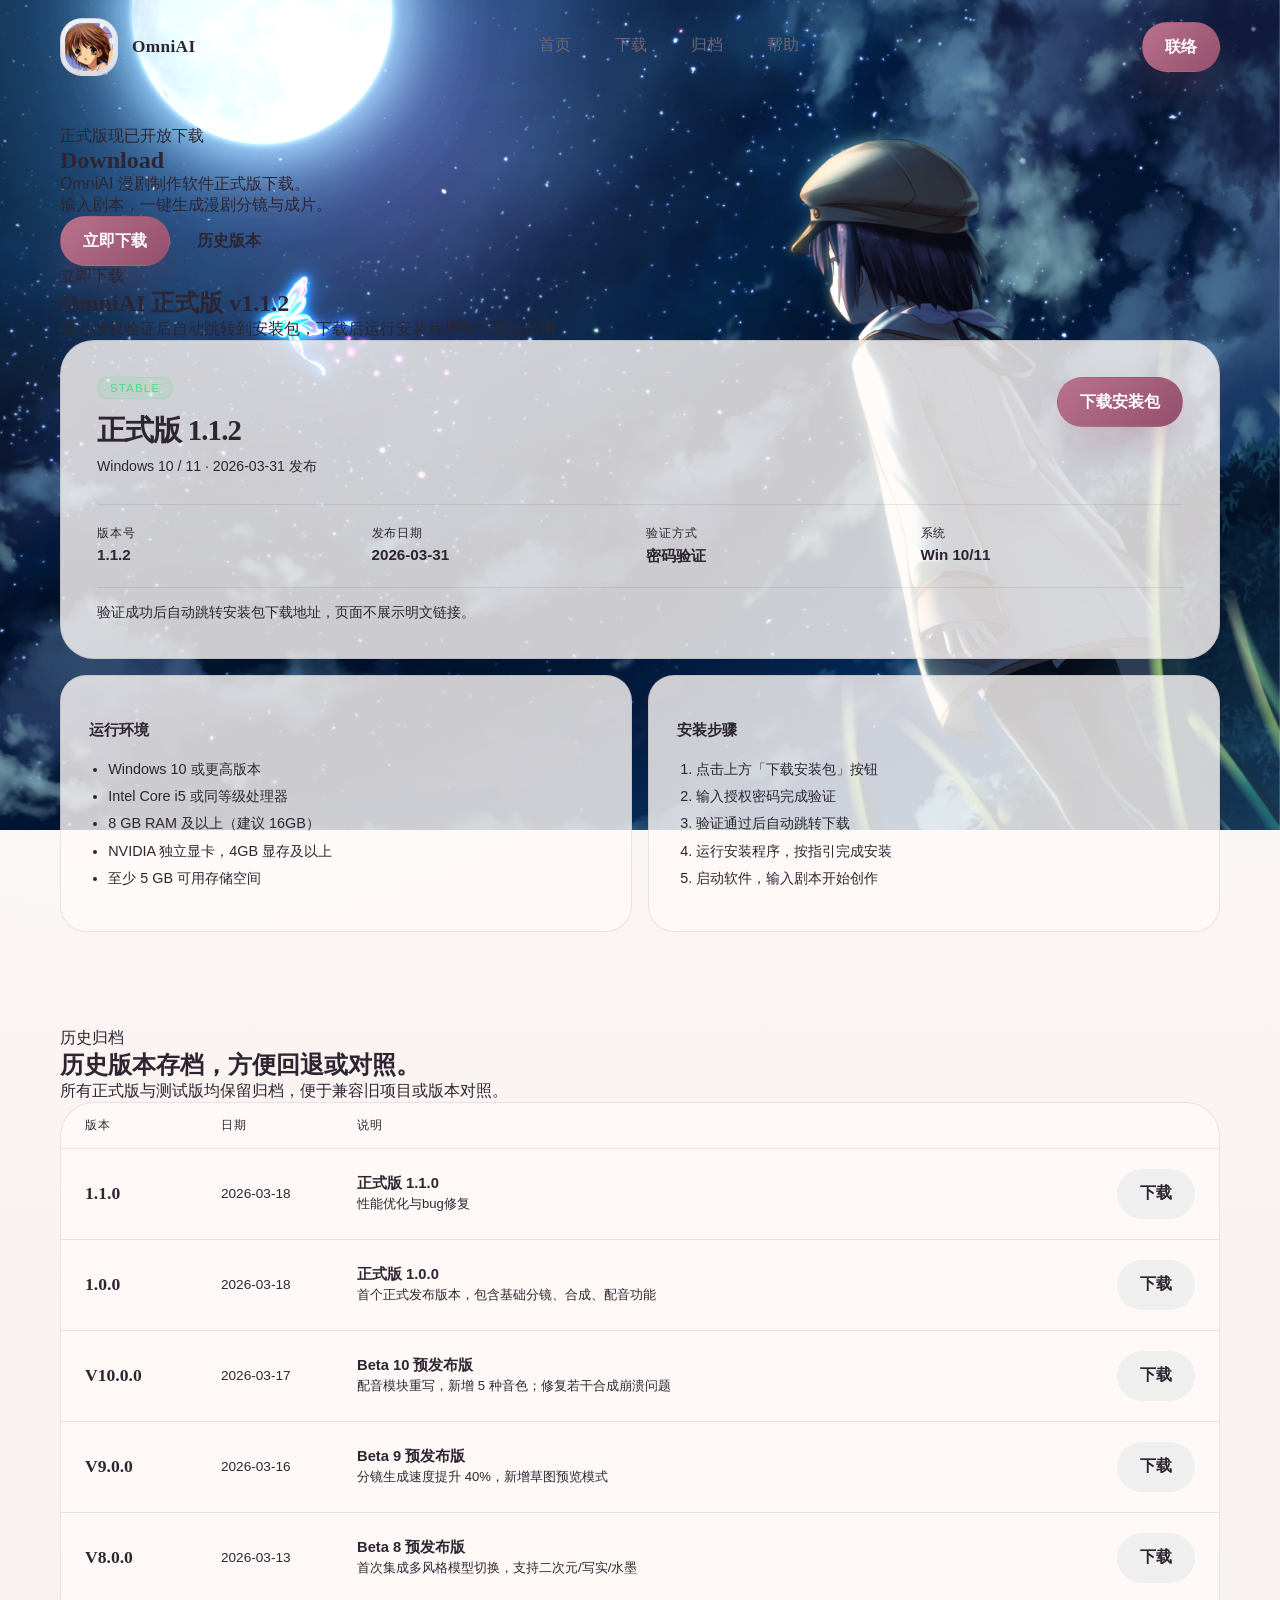
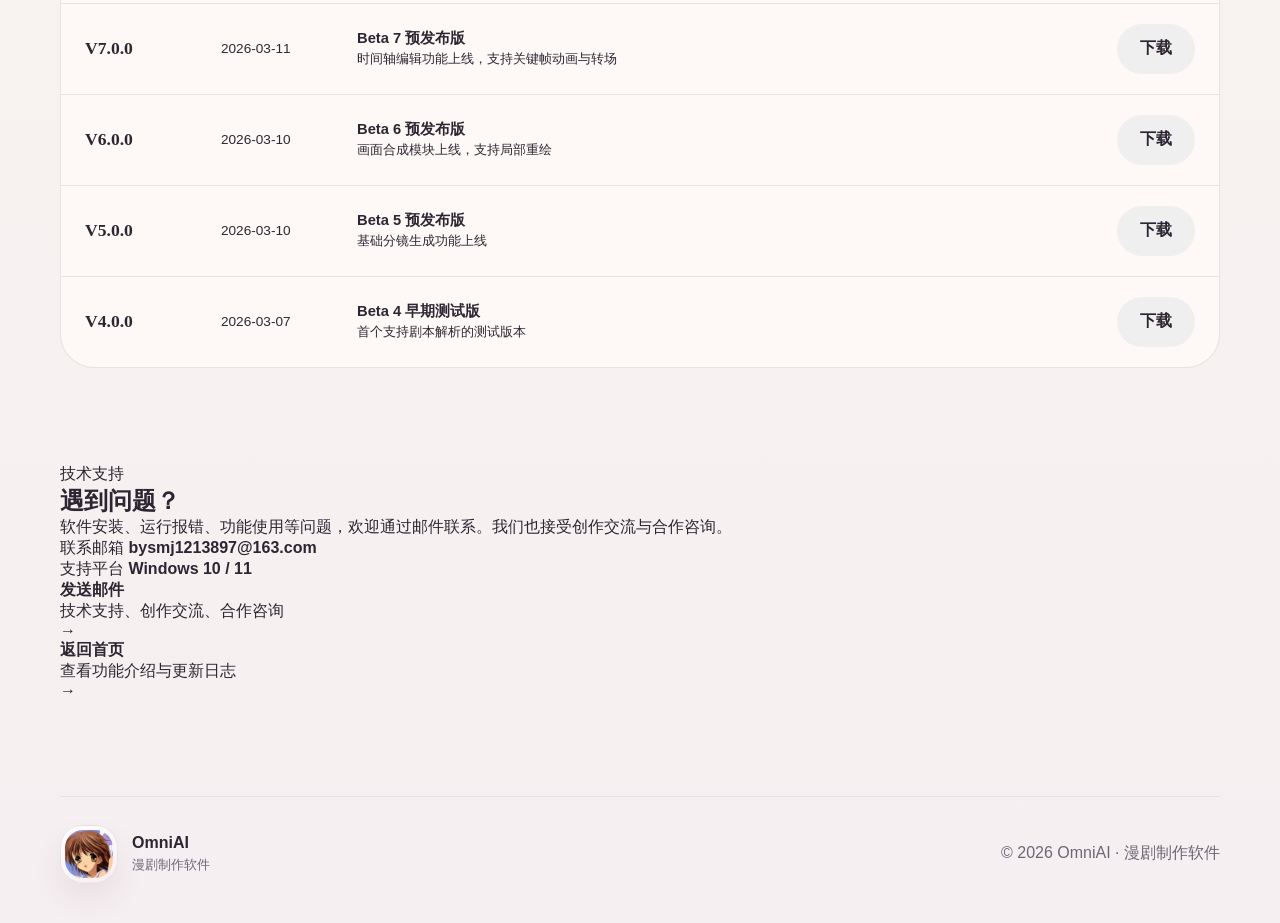
==== commit b6a8defb: "chore: update download to v1.1.2, archive v1.1.0 Co-Authored-By: Claude Opus 4.6 <noreply@anthropic." ====
--- a/download.html
+++ b/download.html
@@ -4,8 +4,8 @@
     <meta charset="UTF-8">
     <meta name="viewport" content="width=device-width, initial-scale=1.0">
     <title>OmniAI | 下载页</title>
-    <meta name="description" content="OmniAI 下载页，提供正式版 1.1.0 入口、历史归档、安装说明与授权验证。">
-    <meta name="theme-color" content="#f6efef">
+    <meta name="description" content="OmniAI 漫剧制作软件官方下载页，提供正式版下载、历史归档与安装说明。">
+    <meta name="theme-color" content="#000000">
     <script>document.documentElement.classList.replace("no-js", "js");</script>
     <link rel="icon" type="image/png" href="logo.png">
     <link rel="stylesheet" href="styles.css">
@@ -15,25 +15,24 @@
 
     <header class="topbar" id="topbar">
         <div class="topbar-inner">
-            <a class="brand" href="index.html" aria-label="返回 OmniAI 首页">
+            <a class="brand" href="index.html" aria-label="返回首页">
                 <span class="brand-mark">
-                    <img src="logo.png" alt="" width="58" height="58">
+                    <img src="logo.png" alt="" width="38" height="38">
                 </span>
-                <span class="brand-copy">
+                <span>
                     <strong>OmniAI</strong>
-                    <small>下载入口 / 版本归档</small>
                 </span>
             </a>
 
             <nav class="nav-links" aria-label="主导航">
                 <a href="index.html">首页</a>
-                <a href="#latest">当前入口</a>
+                <a href="#latest">下载</a>
                 <a href="#archive">归档</a>
                 <a href="#support">帮助</a>
             </nav>
 
             <div class="topbar-actions">
-                <a class="button button-muted desktop-only" href="index.html#contact">联络</a>
+                <a class="button button-primary desktop-only" href="mailto:bysmj1213897@163.com">联络</a>
                 <button class="mobile-toggle" id="mobileToggle" type="button" aria-expanded="false" aria-controls="mobilePanel" aria-label="打开菜单">
                     <span></span>
                     <span></span>
@@ -45,311 +44,279 @@
         <div class="mobile-panel" id="mobilePanel">
             <nav class="mobile-links" aria-label="移动端导航">
                 <a href="index.html">首页</a>
-                <a href="#latest">当前入口</a>
+                <a href="#latest">下载</a>
                 <a href="#archive">归档</a>
                 <a href="#support">帮助</a>
-                <a href="index.html#contact">联络</a>
+                <a href="mailto:bysmj1213897@163.com">联络</a>
             </nav>
         </div>
     </header>
 
     <main id="content" class="site-shell">
-        <section class="section section-first">
+
+        <!-- ===== HERO ===== -->
+        <section class="hero-section">
             <div class="container">
-                <div class="hero-grid">
-                    <article class="paper-card hero-card" data-reveal>
-                        <p class="eyebrow">Download Gate / 2026-03-19</p>
-                        <span class="hero-mark">Release 1.1.0</span>
-                        <h1>正式版 1.1.0 已就位，常用下载入口放在这里。</h1>
-                        <p class="lead">
-                            这个页面只做一件事：把当前版本、归档版本和安装说明整理清楚。验证通过后会直接跳到安装包，不额外绕步骤。
-                        </p>
-
-                        <div class="action-row">
-                            <button class="button button-primary" type="button" data-download-version="r110">下载正式版 1.1.0</button>
-                            <a class="button button-muted" href="#archive">查看归档版本</a>
-                        </div>
-
-                        <div class="fact-grid">
-                            <div class="fact-item">
-                                <span>当前默认</span>
-                                <strong>正式版 1.1.0</strong>
+                <div class="hero-content" data-reveal>
+                    <div class="hero-badge">
+                        <span class="badge-dot"></span>
+                        正式版现已开放下载
+                    </div>
+                    <h1 class="hero-title">Download</h1>
+                    <p class="hero-subtitle">
+                        OmniAI 漫剧制作软件正式版下载。<br>
+                        输入剧本，一键生成漫剧分镜与成片。
+                    </p>
+                    <div class="hero-actions">
+                        <a class="button button-primary" href="#latest">立即下载</a>
+                        <a class="button button-ghost" href="#archive">历史版本</a>
+                    </div>
+                </div>
+            </div>
+            <div class="hero-grid-lines" aria-hidden="true">
+                <div class="grid-line"></div>
+                <div class="grid-line"></div>
+                <div class="grid-line"></div>
+            </div>
+        </section>
+
+        <!-- ===== CURRENT VERSION ===== -->
+        <section class="section" id="latest">
+            <div class="container">
+                <div class="section-header" data-reveal>
+                    <p class="section-eyebrow">立即下载</p>
+                    <h2 class="section-title">OmniAI 正式版 v1.1.2</h2>
+                    <p class="section-desc">通过授权验证后自动跳转到安装包，下载后运行安装程序即可开始使用。</p>
+                </div>
+
+                <div class="download-main" data-reveal>
+                    <div class="download-version-card">
+                        <div class="version-header">
+                            <div>
+                                <span class="version-tag">Stable</span>
+                                <h3>正式版 1.1.2</h3>
+                                <p class="version-sub">Windows 10 / 11 · 2026-03-31 发布</p>
                             </div>
-                            <div class="fact-item">
-                                <span>发布时间</span>
-                                <strong>2026-03-18</strong>
+                            <button class="button button-primary" type="button" data-download-version="r112">
+                                下载安装包
+                            </button>
+                        </div>
+
+                        <div class="version-details">
+                            <div class="version-detail-item">
+                                <span>版本号</span>
+                                <strong>1.1.2</strong>
                             </div>
-                            <div class="fact-item">
-                                <span>适用平台</span>
-                                <strong>Windows 10 / 11</strong>
+                            <div class="version-detail-item">
+                                <span>发布日期</span>
+                                <strong>2026-03-31</strong>
                             </div>
-                        </div>
-                    </article>
-
-                    <aside class="side-stack">
-                        <section class="paper-card side-card" data-reveal style="--delay:.08s">
-                            <p class="side-label">下载前</p>
-                            <h2 class="side-title">先看一眼说明，再点入口，会更省事。</h2>
-                            <ul class="plain-list">
-                                <li>点击版本按钮后会先弹出授权验证。</li>
-                                <li>验证通过后自动跳转到对应安装包地址。</li>
-                                <li>旧版本继续归档保留，方便兼容或回退。</li>
-                            </ul>
-                        </section>
-
-                        <section class="paper-card side-card" data-reveal style="--delay:.14s">
-                            <p class="side-label">安装备忘</p>
-                            <div class="mini-post">
+                            <div class="version-detail-item">
+                                <span>验证方式</span>
+                                <strong>密码验证</strong>
+                            </div>
+                            <div class="version-detail-item">
                                 <span>系统</span>
-                                <strong>Windows 10 / 11，8 GB RAM 起步。</strong>
+                                <strong>Win 10/11</strong>
                             </div>
-                            <div class="mini-post">
-                                <span>流程</span>
-                                <strong>验证成功后会直接跳转下载，不会额外显示明文地址。</strong>
-                            </div>
-                            <div class="mini-post">
-                                <span>回退</span>
-                                <strong>需要旧环境兼容时，可以直接从归档区取回旧版。</strong>
-                            </div>
-                        </section>
-                    </aside>
+                        </div>
+
+                        <p class="version-note">验证成功后自动跳转安装包下载地址，页面不展示明文链接。</p>
+                    </div>
+                </div>
+
+                <!-- Requirements -->
+                <div class="requirements-grid" data-reveal style="--delay:.08s">
+                    <div class="req-card">
+                        <h4>运行环境</h4>
+                        <ul>
+                            <li>Windows 10 或更高版本</li>
+                            <li>Intel Core i5 或同等级处理器</li>
+                            <li>8 GB RAM 及以上（建议 16GB）</li>
+                            <li>NVIDIA 独立显卡，4GB 显存及以上</li>
+                            <li>至少 5 GB 可用存储空间</li>
+                        </ul>
+                    </div>
+                    <div class="req-card">
+                        <h4>安装步骤</h4>
+                        <ol>
+                            <li>点击上方「下载安装包」按钮</li>
+                            <li>输入授权密码完成验证</li>
+                            <li>验证通过后自动跳转下载</li>
+                            <li>运行安装程序，按指引完成安装</li>
+                            <li>启动软件，输入剧本开始创作</li>
+                        </ol>
+                    </div>
                 </div>
             </div>
         </section>
 
-        <section class="section" id="latest">
-            <div class="container section-grid">
-                <div class="content-column">
-                    <div class="section-heading" data-reveal>
-                        <p class="section-kicker">当前入口</p>
-                        <h2>常规安装就从这里进，不需要额外找版本。</h2>
-                        <p class="section-copy">
-                            默认入口已经切到正式版 1.1.0。若你只是正常安装或更新，直接走这一条就够了；需要对照旧环境时，再往下看归档区。
-                        </p>
-                    </div>
-
-                    <article class="paper-card release-card" data-reveal>
-                        <div class="release-head">
-                            <div>
-                                <p class="side-label">默认下载</p>
-                                <h3>Windows 正式版 1.1.0</h3>
-                            </div>
-                            <span class="release-badge">Stable</span>
-                        </div>
-
-                        <div class="release-metrics">
-                            <div>
-                                <span>版本号</span>
-                                <strong>1.1.0</strong>
-                            </div>
-                            <div>
-                                <span>最近更新</span>
-                                <strong>2026-03-18</strong>
-                            </div>
-                            <div>
-                                <span>验证方式</span>
-                                <strong>密码验证后跳转</strong>
-                            </div>
-                        </div>
-
-                        <ul class="detail-list">
-                            <li>主按钮已经更新到正式版 1.1.0 的安装包。</li>
-                            <li>正式版 1.0.0 继续保留在归档区，方便旧项目兼容。</li>
-                            <li>如果只是正常升级，验证通过后直接下载即可。</li>
-                        </ul>
-
-                        <div class="action-row compact">
-                            <button class="button button-primary" type="button" data-download-version="r110">下载正式版 1.1.0</button>
-                            <a class="button button-muted" href="#support">查看帮助</a>
-                        </div>
-
-                        <p class="panel-note">说明：验证成功后会自动跳转到对应安装包链接，页面不直接显示明文下载地址。</p>
-                    </article>
-                </div>
-
-                <aside class="aside-column">
-                    <section class="paper-card aside-card" data-reveal style="--delay:.05s">
-                        <p class="side-label">系统要求</p>
-                        <ul class="plain-list">
-                            <li>Windows 10 或更高版本。</li>
-                            <li>Intel Core i5 或同等级处理器。</li>
-                            <li>8 GB RAM 及以上。</li>
-                            <li>至少 500 MB 可用存储空间。</li>
-                        </ul>
-                    </section>
-
-                    <section class="paper-card aside-card" data-reveal style="--delay:.11s">
-                        <p class="side-label">安装方式</p>
-                        <ol class="ordered-list">
-                            <li>点击对应版本的下载按钮。</li>
-                            <li>输入授权密码并完成验证。</li>
-                            <li>跳转后下载并运行安装包。</li>
-                            <li>首次启动时按需完成目录配置。</li>
-                        </ol>
-                    </section>
-                </aside>
-            </div>
-        </section>
-
+        <!-- ===== ARCHIVE ===== -->
         <section class="section" id="archive">
             <div class="container">
-                <div class="section-heading" data-reveal>
-                    <p class="section-kicker">归档仓</p>
-                    <h2>旧版本继续留着，方便兼容、对照或者回退。</h2>
-                    <p class="section-copy">
-                        归档不做复杂折叠，直接按顺序摊开。你只需要判断自己要哪个版本，然后点一下对应入口。
-                    </p>
-                </div>
-
-                <div class="archive-list">
-                    <article class="paper-card archive-row archive-current" data-reveal>
-                        <div class="archive-meta">
-                            <span class="archive-version">1.0.0</span>
-                            <span class="archive-date">2026-03-18</span>
-                        </div>
-                        <div class="archive-copy">
-                            <h3>上一版正式版</h3>
-                            <p>上一版正式发布版本，适合需要维持旧项目环境或做兼容回退的场景。</p>
-                        </div>
-                        <button class="button button-muted archive-action" type="button" data-download-version="r100">下载</button>
-                    </article>
-
-                    <article class="paper-card archive-row" data-reveal style="--delay:.05s">
-                        <div class="archive-meta">
-                            <span class="archive-version">V10.0.0</span>
-                            <span class="archive-date">2026-03-17</span>
-                        </div>
-                        <div class="archive-copy">
-                            <h3>V 系列最后一个默认版本</h3>
-                            <p>V 系列的旧默认版本，适合需要继续维持旧环境节奏的情况。</p>
-                        </div>
-                        <button class="button button-muted archive-action" type="button" data-download-version="v10">下载</button>
-                    </article>
-
-                    <article class="paper-card archive-row" data-reveal style="--delay:.1s">
-                        <div class="archive-meta">
-                            <span class="archive-version">V9.0.0</span>
-                            <span class="archive-date">2026-03-16</span>
-                        </div>
-                        <div class="archive-copy">
-                            <h3>V9 发布版本</h3>
-                            <p>适合需要回到上一轮功能节奏，或者做对照测试的场景。</p>
-                        </div>
-                        <button class="button button-muted archive-action" type="button" data-download-version="v9">下载</button>
-                    </article>
-
-                    <article class="paper-card archive-row" data-reveal style="--delay:.15s">
-                        <div class="archive-meta">
-                            <span class="archive-version">V8.0.0</span>
-                            <span class="archive-date">2026-03-13</span>
-                        </div>
-                        <div class="archive-copy">
-                            <h3>V8 发布版本</h3>
-                            <p>下载页结构开始成型时使用的版本节点，适合保留做历史参照。</p>
-                        </div>
-                        <button class="button button-muted archive-action" type="button" data-download-version="v8">下载</button>
-                    </article>
-
-                    <article class="paper-card archive-row" data-reveal style="--delay:.2s">
-                        <div class="archive-meta">
-                            <span class="archive-version">V7.0.0</span>
-                            <span class="archive-date">2026-03-11</span>
-                        </div>
-                        <div class="archive-copy">
-                            <h3>V7 发布版本</h3>
-                            <p>更早一轮的稳定版本，保留用于旧环境兼容或回溯测试。</p>
-                        </div>
-                        <button class="button button-muted archive-action" type="button" data-download-version="v7">下载</button>
-                    </article>
-
-                    <article class="paper-card archive-row" data-reveal style="--delay:.25s">
-                        <div class="archive-meta">
-                            <span class="archive-version">V6.0.0</span>
-                            <span class="archive-date">2026-03-10</span>
-                        </div>
-                        <div class="archive-copy">
-                            <h3>V6 发布版本</h3>
-                            <p>双页结构建立初期保留的节点版本，适合作为页面演进对照。</p>
-                        </div>
-                        <button class="button button-muted archive-action" type="button" data-download-version="v6">下载</button>
-                    </article>
-
-                    <article class="paper-card archive-row" data-reveal style="--delay:.3s">
-                        <div class="archive-meta">
-                            <span class="archive-version">V5.0.0</span>
-                            <span class="archive-date">2026-03-10</span>
-                        </div>
-                        <div class="archive-copy">
-                            <h3>V5 发布版本</h3>
-                            <p>更早阶段的归档版本，保留用于对照和特殊兼容需求。</p>
-                        </div>
-                        <button class="button button-muted archive-action" type="button" data-download-version="v5">下载</button>
-                    </article>
-
-                    <article class="paper-card archive-row" data-reveal style="--delay:.35s">
-                        <div class="archive-meta">
-                            <span class="archive-version">V4.0.0</span>
-                            <span class="archive-date">2026-03-07</span>
-                        </div>
-                        <div class="archive-copy">
-                            <h3>V4 发布版本</h3>
-                            <p>较早的归档版本，仅保留给特定兼容需求或历史留档使用。</p>
-                        </div>
-                        <button class="button button-muted archive-action" type="button" data-download-version="v4">下载</button>
+                <div class="section-header" data-reveal>
+                    <p class="section-eyebrow">历史归档</p>
+                    <h2 class="section-title">历史版本存档，方便回退或对照。</h2>
+                    <p class="section-desc">所有正式版与测试版均保留归档，便于兼容旧项目或版本对照。</p>
+                </div>
+
+                <div class="archive-table" data-reveal>
+                    <div class="archive-header">
+                        <span>版本</span>
+                        <span>日期</span>
+                        <span>说明</span>
+                        <span></span>
+                    </div>
+
+                    <article class="archive-row">
+                        <span class="archive-version">1.1.0</span>
+                        <span class="archive-date">2026-03-18</span>
+                        <div class="archive-desc">
+                            <strong>正式版 1.1.0</strong>
+                            <p>性能优化与bug修复</p>
+                        </div>
+                        <button class="button button-ghost-sm" type="button" data-download-version="r110">下载</button>
+                    </article>
+
+                    <article class="archive-row">
+                        <span class="archive-version">1.0.0</span>
+                        <span class="archive-date">2026-03-18</span>
+                        <div class="archive-desc">
+                            <strong>正式版 1.0.0</strong>
+                            <p>首个正式发布版本，包含基础分镜、合成、配音功能</p>
+                        </div>
+                        <button class="button button-ghost-sm" type="button" data-download-version="r100">下载</button>
+                    </article>
+
+                    <article class="archive-row">
+                        <span class="archive-version">V10.0.0</span>
+                        <span class="archive-date">2026-03-17</span>
+                        <div class="archive-desc">
+                            <strong>Beta 10 预发布版</strong>
+                            <p>配音模块重写，新增 5 种音色；修复若干合成崩溃问题</p>
+                        </div>
+                        <button class="button button-ghost-sm" type="button" data-download-version="v10">下载</button>
+                    </article>
+
+                    <article class="archive-row">
+                        <span class="archive-version">V9.0.0</span>
+                        <span class="archive-date">2026-03-16</span>
+                        <div class="archive-desc">
+                            <strong>Beta 9 预发布版</strong>
+                            <p>分镜生成速度提升 40%，新增草图预览模式</p>
+                        </div>
+                        <button class="button button-ghost-sm" type="button" data-download-version="v9">下载</button>
+                    </article>
+
+                    <article class="archive-row">
+                        <span class="archive-version">V8.0.0</span>
+                        <span class="archive-date">2026-03-13</span>
+                        <div class="archive-desc">
+                            <strong>Beta 8 预发布版</strong>
+                            <p>首次集成多风格模型切换，支持二次元/写实/水墨</p>
+                        </div>
+                        <button class="button button-ghost-sm" type="button" data-download-version="v8">下载</button>
+                    </article>
+
+                    <article class="archive-row">
+                        <span class="archive-version">V7.0.0</span>
+                        <span class="archive-date">2026-03-11</span>
+                        <div class="archive-desc">
+                            <strong>Beta 7 预发布版</strong>
+                            <p>时间轴编辑功能上线，支持关键帧动画与转场</p>
+                        </div>
+                        <button class="button button-ghost-sm" type="button" data-download-version="v7">下载</button>
+                    </article>
+
+                    <article class="archive-row">
+                        <span class="archive-version">V6.0.0</span>
+                        <span class="archive-date">2026-03-10</span>
+                        <div class="archive-desc">
+                            <strong>Beta 6 预发布版</strong>
+                            <p>画面合成模块上线，支持局部重绘</p>
+                        </div>
+                        <button class="button button-ghost-sm" type="button" data-download-version="v6">下载</button>
+                    </article>
+
+                    <article class="archive-row">
+                        <span class="archive-version">V5.0.0</span>
+                        <span class="archive-date">2026-03-10</span>
+                        <div class="archive-desc">
+                            <strong>Beta 5 预发布版</strong>
+                            <p>基础分镜生成功能上线</p>
+                        </div>
+                        <button class="button button-ghost-sm" type="button" data-download-version="v5">下载</button>
+                    </article>
+
+                    <article class="archive-row">
+                        <span class="archive-version">V4.0.0</span>
+                        <span class="archive-date">2026-03-07</span>
+                        <div class="archive-desc">
+                            <strong>Beta 4 早期测试版</strong>
+                            <p>首个支持剧本解析的测试版本</p>
+                        </div>
+                        <button class="button button-ghost-sm" type="button" data-download-version="v4">下载</button>
                     </article>
                 </div>
             </div>
         </section>
 
+        <!-- ===== SUPPORT ===== -->
         <section class="section" id="support">
             <div class="container">
-                <div class="paper-card contact-card" data-reveal>
-                    <div class="contact-copy">
-                        <p class="section-kicker">帮助与联络</p>
-                        <h2>如果下载、安装或验证环节遇到问题，可以直接联系我。</h2>
-                        <p>
-                            这个页面负责把下载这件事做完整；如果现场还有卡住的地方，直接发邮件会更快。
-                        </p>
-                    </div>
-
-                    <div class="contact-panel">
-                        <div>
-                            <span>联系邮箱</span>
+                <div class="contact-layout">
+                    <div class="contact-info" data-reveal>
+                        <p class="section-eyebrow">技术支持</p>
+                        <h2 class="section-title">遇到问题？</h2>
+                        <p class="section-desc">软件安装、运行报错、功能使用等问题，欢迎通过邮件联系。我们也接受创作交流与合作咨询。</p>
+                        <div class="contact-detail">
+                            <span class="contact-label">联系邮箱</span>
                             <strong>bysmj1213897@163.com</strong>
                         </div>
-                        <div>
-                            <span>当前平台</span>
+                        <div class="contact-detail">
+                            <span class="contact-label">支持平台</span>
                             <strong>Windows 10 / 11</strong>
                         </div>
-                        <div>
-                            <span>默认版本</span>
-                            <strong>正式版 1.1.0</strong>
-                        </div>
-                        <div class="contact-actions">
-                            <a class="button button-primary" href="mailto:bysmj1213897@163.com">发送邮件</a>
-                            <a class="button button-muted" href="index.html">返回首页</a>
-                        </div>
+                    </div>
+
+                    <div class="contact-links" data-reveal style="--delay:.1s">
+                        <a href="mailto:bysmj1213897@163.com" class="contact-link-card">
+                            <div>
+                                <strong>发送邮件</strong>
+                                <p>技术支持、创作交流、合作咨询</p>
+                            </div>
+                            <span class="link-arrow">→</span>
+                        </a>
+                        <a href="index.html" class="contact-link-card">
+                            <div>
+                                <strong>返回首页</strong>
+                                <p>查看功能介绍与更新日志</p>
+                            </div>
+                            <span class="link-arrow">→</span>
+                        </a>
                     </div>
                 </div>
             </div>
         </section>
+
     </main>
 
     <footer class="site-footer">
         <div class="container footer-inner">
             <div class="footer-brand">
                 <span class="brand-mark">
-                    <img src="logo.png" alt="" width="58" height="58">
+                    <img src="logo.png" alt="" width="36" height="36">
                 </span>
                 <div>
                     <strong>OmniAI</strong>
-                    <small>Download Gate / Archive</small>
-                </div>
-            </div>
-            <p>&copy; 2026 OmniAI · Download and Release Notes</p>
+                    <small>漫剧制作软件</small>
+                </div>
+            </div>
+            <p>&copy; 2026 OmniAI · 漫剧制作软件</p>
         </div>
     </footer>
 
+    <!-- Download Modal -->
     <div class="modal" id="downloadModal" aria-hidden="true">
         <div class="modal-dialog" id="downloadDialog" role="dialog" aria-modal="true" aria-labelledby="dialogTitle">
             <div class="modal-head">
@@ -357,7 +324,7 @@
                     <p class="side-label">授权验证</p>
                     <h2 id="dialogTitle">输入密码后继续下载</h2>
                 </div>
-                <button class="modal-close" type="button" id="closeModal" aria-label="关闭下载验证弹窗">&times;</button>
+                <button class="modal-close" type="button" id="closeModal" aria-label="关闭">&times;</button>
             </div>
 
             <div class="modal-body">
@@ -376,5 +343,285 @@
 
     <script src="site.js"></script>
     <script src="download.js"></script>
+
+    <style>
+        .version-header {
+            display: flex;
+            justify-content: space-between;
+            align-items: flex-start;
+            gap: 24px;
+            margin-bottom: 28px;
+        }
+
+        .version-tag {
+            display: inline-block;
+            padding: 4px 12px;
+            border-radius: 999px;
+            background: rgba(74, 222, 128, 0.1);
+            border: 1px solid rgba(74, 222, 128, 0.2);
+            color: #4ade80;
+            font-size: 0.72rem;
+            text-transform: uppercase;
+            letter-spacing: 0.1em;
+            margin-bottom: 12px;
+        }
+
+        .version-header h3 {
+            font-size: 1.8rem;
+            letter-spacing: -0.03em;
+            margin-bottom: 6px;
+        }
+
+        .version-sub {
+            color: var(--text-muted);
+            font-size: 0.88rem;
+        }
+
+        .version-details {
+            display: grid;
+            grid-template-columns: repeat(4, 1fr);
+            gap: 12px;
+            padding: 20px 0;
+            border-top: 1px solid var(--line);
+            border-bottom: 1px solid var(--line);
+            margin-bottom: 16px;
+        }
+
+        .version-detail-item span {
+            display: block;
+            color: var(--text-muted);
+            font-size: 0.78rem;
+            text-transform: uppercase;
+            letter-spacing: 0.08em;
+            margin-bottom: 4px;
+        }
+
+        .version-detail-item strong {
+            color: var(--text-bright);
+            font-size: 0.95rem;
+        }
+
+        .version-note {
+            color: var(--text-muted);
+            font-size: 0.85rem;
+        }
+
+        .download-version-card {
+            padding: 36px;
+            border-radius: var(--radius-xl);
+            background: var(--surface);
+            border: 1px solid var(--line);
+            margin-bottom: 16px;
+        }
+
+        .requirements-grid {
+            display: grid;
+            grid-template-columns: 1fr 1fr;
+            gap: 16px;
+        }
+
+        .req-card {
+            padding: 24px 28px;
+            border-radius: var(--radius-lg);
+            background: var(--surface);
+            border: 1px solid var(--line);
+        }
+
+        .req-card h4 {
+            color: var(--text-bright);
+            font-size: 0.95rem;
+            font-family: "PingFang SC", sans-serif;
+            font-weight: 600;
+            margin-bottom: 14px;
+        }
+
+        .req-card ul, .req-card ol {
+            padding-left: 1.2rem;
+            color: var(--text-dim);
+            font-size: 0.9rem;
+            line-height: 1.9;
+        }
+
+        .archive-table {
+            border-radius: var(--radius-xl);
+            background: var(--surface);
+            border: 1px solid var(--line);
+            overflow: hidden;
+        }
+
+        .archive-header {
+            display: grid;
+            grid-template-columns: 120px 120px 1fr 80px;
+            gap: 16px;
+            padding: 14px 24px;
+            background: rgba(255,255,255,0.02);
+            border-bottom: 1px solid var(--line);
+            color: var(--text-muted);
+            font-size: 0.75rem;
+            text-transform: uppercase;
+            letter-spacing: 0.1em;
+        }
+
+        .archive-row {
+            display: grid;
+            grid-template-columns: 120px 120px 1fr 80px;
+            gap: 16px;
+            align-items: center;
+            padding: 20px 24px;
+            border-bottom: 1px solid var(--line);
+            transition: background 0.2s;
+        }
+
+        .archive-row:last-child { border-bottom: none; }
+        .archive-row:hover { background: var(--surface-hover); }
+
+        .archive-version {
+            font-size: 1.1rem;
+            font-weight: 600;
+            color: var(--text-bright);
+            font-family: "Georgia", serif;
+        }
+
+        .archive-date {
+            color: var(--text-muted);
+            font-size: 0.85rem;
+        }
+
+        .archive-desc strong {
+            display: block;
+            color: var(--text);
+            font-size: 0.92rem;
+            margin-bottom: 2px;
+        }
+
+        .archive-desc p {
+            color: var(--text-muted);
+            font-size: 0.82rem;
+        }
+
+        .archive-row .button-ghost-sm { justify-self: end; }
+
+        .download-main { margin-bottom: 16px; }
+
+        .modal-head {
+            display: flex;
+            justify-content: space-between;
+            align-items: flex-start;
+            padding: 20px 24px;
+            border-bottom: 1px solid var(--line);
+        }
+
+        .modal-head h2 { font-size: 1.3rem; margin-top: 8px; }
+
+        .modal-body { padding: 20px 24px; }
+
+        .modal-copy {
+            color: var(--text-dim);
+            font-size: 0.92rem;
+            line-height: 1.7;
+        }
+
+        .side-label {
+            display: inline-block;
+            padding: 3px 10px;
+            border-radius: 999px;
+            background: var(--surface);
+            border: 1px solid var(--line);
+            color: var(--text-muted);
+            font-size: 0.72rem;
+            text-transform: uppercase;
+            letter-spacing: 0.08em;
+        }
+
+        .modal-close {
+            width: 34px;
+            height: 34px;
+            border-radius: var(--radius-sm);
+            border: 1px solid var(--line);
+            background: var(--surface);
+            cursor: pointer;
+            font-size: 1.1rem;
+            color: var(--text-dim);
+            transition: all 0.2s;
+        }
+
+        .modal-close:hover {
+            background: var(--surface-hover);
+            color: var(--text-bright);
+        }
+
+        .field-label {
+            display: block;
+            margin-top: 16px;
+            margin-bottom: 8px;
+            font-weight: 500;
+            color: var(--text);
+            font-size: 0.9rem;
+        }
+
+        .field {
+            width: 100%;
+            min-height: 44px;
+            padding: 10px 14px;
+            border-radius: var(--radius-md);
+            border: 1px solid var(--line);
+            background: rgba(255,255,255,0.03);
+            color: var(--text);
+            transition: border-color 0.2s;
+        }
+
+        .field:focus { border-color: rgba(255,255,255,0.25); outline: none; }
+
+        .field-error {
+            display: none;
+            margin-top: 8px;
+            color: rgba(255, 100, 100, 0.7);
+            font-size: 0.85rem;
+        }
+
+        .field-error.is-visible { display: block; }
+
+        .modal-actions {
+            display: grid;
+            grid-template-columns: 1fr 1fr;
+            gap: 10px;
+            margin-top: 18px;
+        }
+
+        .modal {
+            position: fixed;
+            inset: 0;
+            z-index: 90;
+            display: none;
+            place-items: center;
+            padding: 20px;
+            background: rgba(0, 0, 0, 0.85);
+            backdrop-filter: blur(12px);
+        }
+
+        .modal.is-open { display: grid; }
+
+        .modal-dialog {
+            width: min(100%, 420px);
+            border-radius: var(--radius-xl);
+            background: rgba(10, 10, 10, 0.98);
+            border: 1px solid var(--line-hover);
+            box-shadow: var(--shadow);
+            transform: translateY(16px);
+            opacity: 0;
+            transition: all 0.3s;
+        }
+
+        .modal.is-open .modal-dialog { transform: translateY(0); opacity: 1; }
+
+        @media (max-width: 860px) {
+            .archive-header { display: none; }
+            .archive-row { grid-template-columns: 1fr; gap: 8px; }
+            .archive-row .button-ghost-sm { justify-self: start; }
+            .requirements-grid { grid-template-columns: 1fr; }
+            .version-header { flex-direction: column; }
+            .version-details { grid-template-columns: repeat(2, 1fr); }
+        }
+    </style>
 </body>
 </html>
